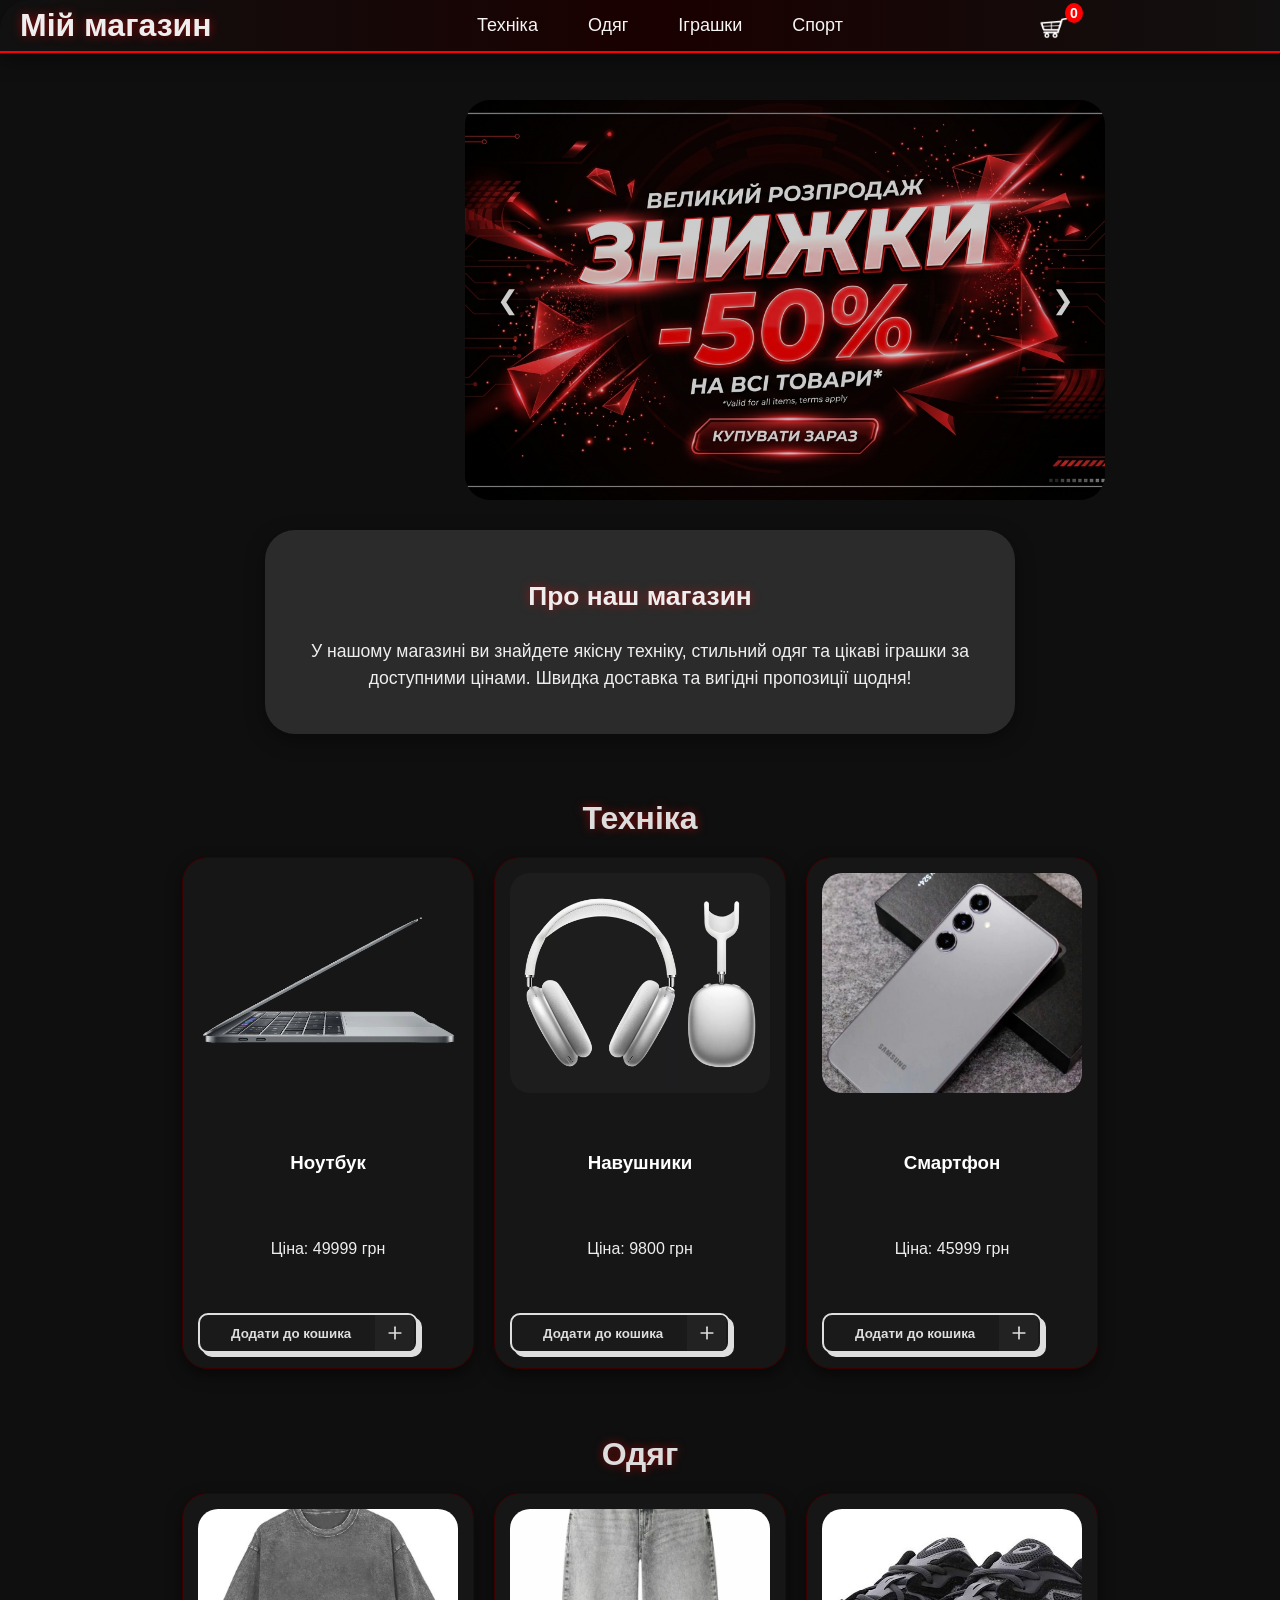
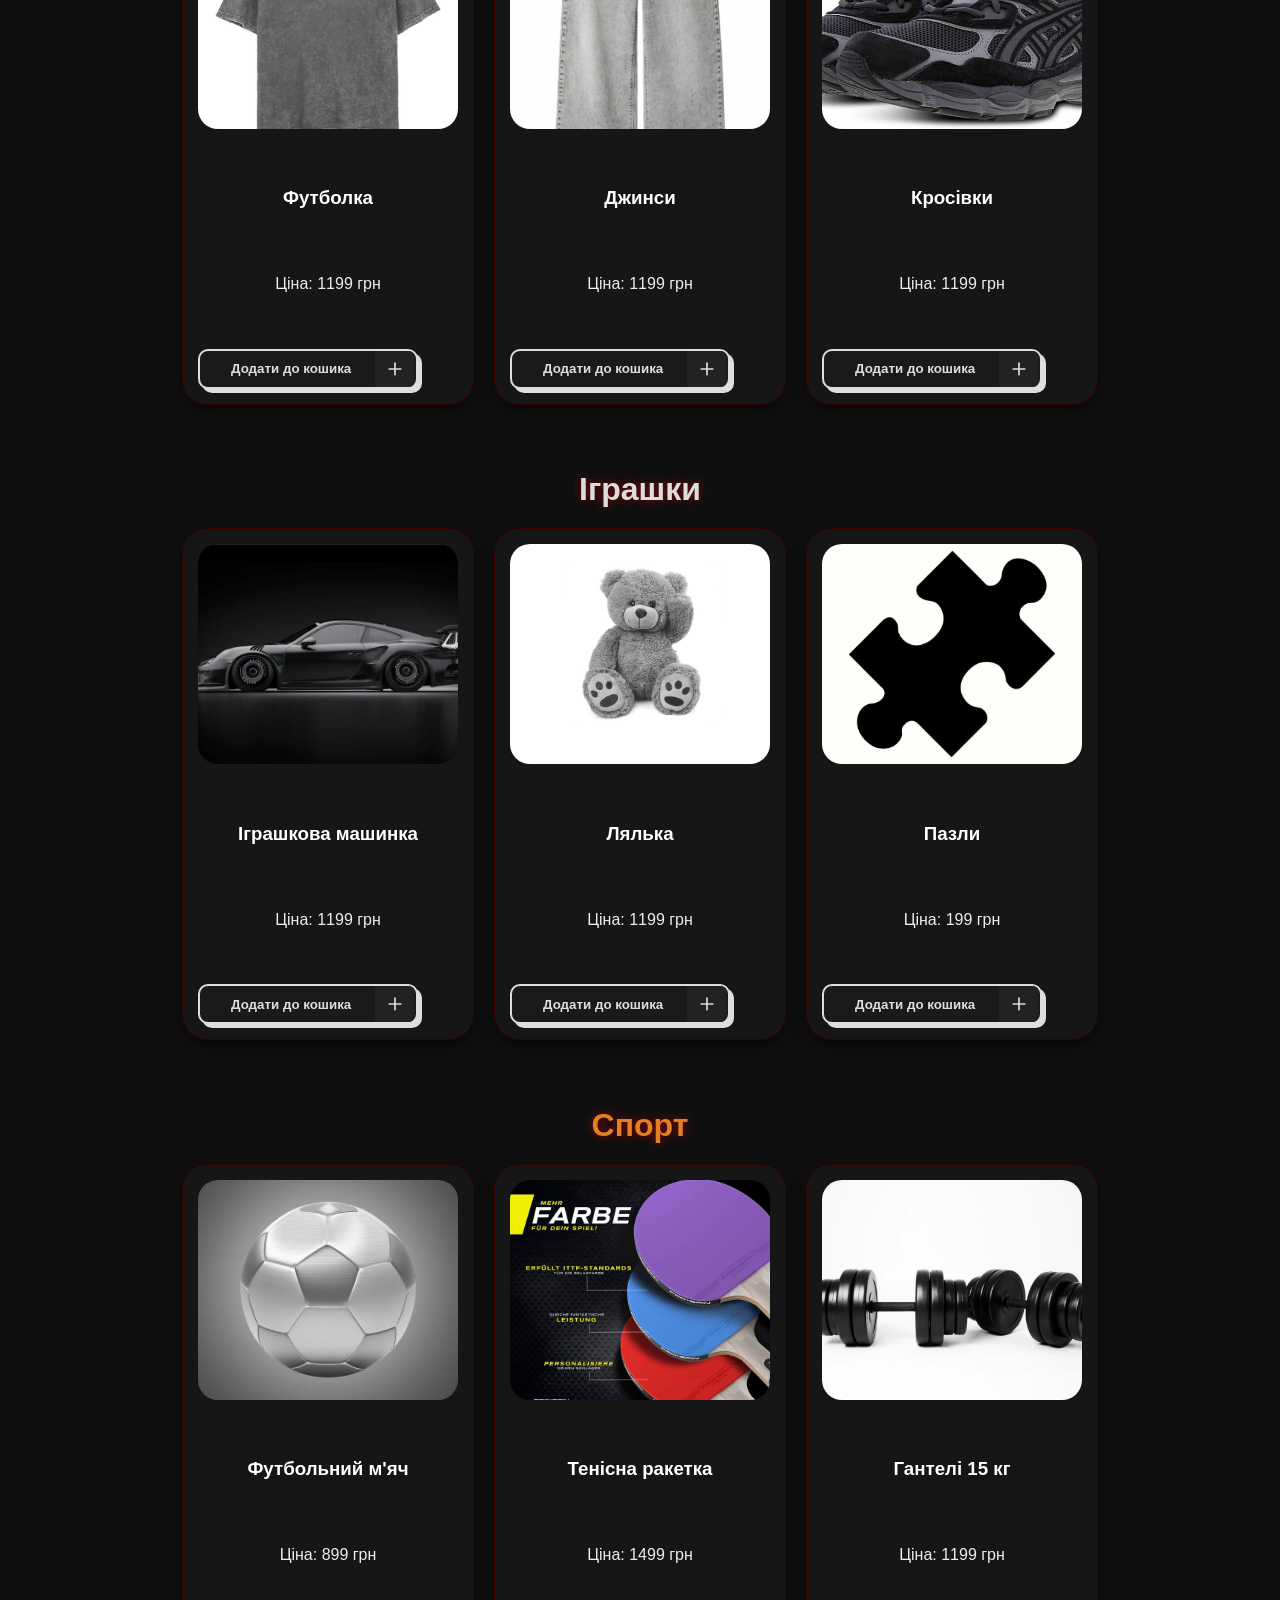
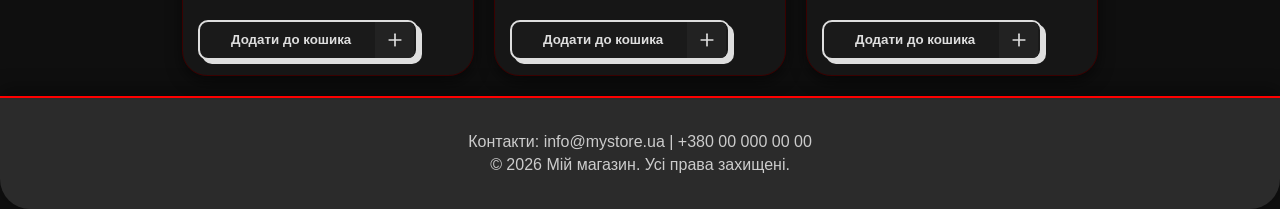
==== index.html @ 49461e85 "Add files via upload" ====
<!DOCTYPE html>
<html>
<head>
    <meta charset="utf-8">
    <meta name="viewport" content="width=device-width, initial-scale=1">
    <title>Каталог</title>
    <link rel="stylesheet" type="text/css" href="style.css">
</head>
<body>


    

    <main>

         <!-- ================= HEADER ================= -->
    <!-- Логотип + меню -->
    <header class="site-header">
        <h1>Мій магазин</h1>
        <div class="logo">
    <div class="cart-logo" onclick="goToCart()">
        <img src="cart.png" alt="Кошик" class="cart-img">
        <span id="cartCount" class="cart-count">0</span>
    </div>
</div>

        <nav class="main-menu">
            <ul>
                <li><a href="#tech">Техніка</a></li>
                <li><a href="#clothes">Одяг</a></li>
                <li><a href="#toys">Іграшки</a></li>
                <li><a href="#sport">Спорт</a></li>
            </ul>
        </nav>
    </header>

    <!-- ================= BANNER ================= -->
    <!-- Рекламний блок -->
    <div class="banner">

    <!-- Контейнер каруселі -->
    <div class="slider">

        <!-- Слайди -->
        <img src="soldout.png" class="slide active">
        <img src="techno.png" class="slide">
        <img src="kredit.png" class="slide">

    </div>

    <!-- Кнопки -->
    <button class="prev">&#10094;</button>
    <button class="next">&#10095;</button>

</div>

    <!-- ================= DESCRIPTION ================= -->
    <!-- Короткий опис магазину -->
    <section class="description">
        <h2>Про наш магазин</h2>
        <p>
            У нашому магазині ви знайдете якісну техніку, стильний одяг та цікаві іграшки
            за доступними цінами. Швидка доставка та вигідні пропозиції щодня!
        </p>
    </section>

    <!-- ================= CATEGORY 1 ================= -->
    <!-- Техніка -->
    <section id="tech" class="category-section">
    <h2>Техніка</h2>
    <div class="products-container">
        <div class="product-card">
            <img src="tech1.jpg" alt="Ноутбук">
            <h3>Ноутбук</h3>
            <p class="product-price">Ціна: 49999 грн</p>
            <button type="button" class="button add-to-cart-btn" data-name="Ноутбук" data-price="49999">
                <span class="button__text">Додати до кошика</span>
                <span class="button__icon">
                    <svg xmlns="http://www.w3.org/2000/svg" width="24" viewBox="0 0 24 24" stroke-width="2" stroke-linejoin="round" stroke-linecap="round" stroke="currentColor" height="24" fill="none" class="svg">
                        <line y2="19" y1="5" x2="12" x1="12"></line>
                        <line y2="12" y1="12" x2="19" x1="5"></line>
                    </svg>
                </span>
            </button>
        </div>

        <div class="product-card">
            <img src="tech2.jpg" alt="Навушники">
            <h3>Навушники</h3>
            <p class="product-price">Ціна: 9800 грн</p>
            <button type="button" class="button add-to-cart-btn" data-name="Навушники" data-price="9800">
                <span class="button__text">Додати до кошика</span>
                <span class="button__icon">
                    <svg xmlns="http://www.w3.org/2000/svg" width="24" viewBox="0 0 24 24" stroke-width="2" stroke-linejoin="round" stroke-linecap="round" stroke="currentColor" height="24" fill="none" class="svg">
                        <line y2="19" y1="5" x2="12" x1="12"></line>
                        <line y2="12" y1="12" x2="19" x1="5"></line>
                    </svg>
                </span>
            </button>
        </div>

        <div class="product-card">
            <img src="tech3.jpg" alt="Смартфон">
            <h3>Смартфон</h3>
            <p class="product-price">Ціна: 45999 грн</p>
            <button type="button" class="button add-to-cart-btn" data-name="Смартфон" data-price="45999">
                <span class="button__text">Додати до кошика</span>
                <span class="button__icon">
                    <svg xmlns="http://www.w3.org/2000/svg" width="24" viewBox="0 0 24 24" stroke-width="2" stroke-linejoin="round" stroke-linecap="round" stroke="currentColor" height="24" fill="none" class="svg">
                        <line y2="19" y1="5" x2="12" x1="12"></line>
                        <line y2="12" y1="12" x2="19" x1="5"></line>
                    </svg>
                </span>
            </button>
        </div>
    </div>
</section>

<!-- ================= CATEGORY: Одяг ================= -->
<section id="clothes" class="category-section">
    <h2>Одяг</h2>
    <div class="products-container">

        <div class="product-card">
            <img src="clothes1.jpg" alt="Футболка">
            <h3>Футболка</h3>
            <p class="product-price">Ціна: 1199 грн</p>
            <button type="button" class="button add-to-cart-btn" data-name="Футболка" data-price="1199">
                <span class="button__text">Додати до кошика</span>
                <span class="button__icon">
                    <svg xmlns="http://www.w3.org/2000/svg" width="24" viewBox="0 0 24 24" stroke-width="2" stroke-linejoin="round" stroke-linecap="round" stroke="currentColor" height="24" fill="none" class="svg">
                        <line y2="19" y1="5" x2="12" x1="12"></line>
                        <line y2="12" y1="12" x2="19" x1="5"></line>
                    </svg>
                </span>
            </button>
        </div>

        <div class="product-card">
            <img src="clothes2.jpg" alt="Джинси">
            <h3>Джинси</h3>
            <p class="product-price">Ціна: 1199 грн</p>
            <button type="button" class="button add-to-cart-btn" data-name="Джинси" data-price="1199">
                <span class="button__text">Додати до кошика</span>
                <span class="button__icon">
                    <svg xmlns="http://www.w3.org/2000/svg" width="24" viewBox="0 0 24 24" stroke-width="2" stroke-linejoin="round" stroke-linecap="round" stroke="currentColor" height="24" fill="none" class="svg">
                        <line y2="19" y1="5" x2="12" x1="12"></line>
                        <line y2="12" y1="12" x2="19" x1="5"></line>
                    </svg>
                </span>
            </button>
        </div>

        <div class="product-card">
            <img src="clothes3.jpg" alt="Кросівки">
            <h3>Кросівки</h3>
            <p class="product-price">Ціна: 1199 грн</p>
            <button type="button" class="button add-to-cart-btn" data-name="Кросівки" data-price="1199">
                <span class="button__text">Додати до кошика</span>
                <span class="button__icon">
                    <svg xmlns="http://www.w3.org/2000/svg" width="24" viewBox="0 0 24 24" stroke-width="2" stroke-linejoin="round" stroke-linecap="round" stroke="currentColor" height="24" fill="none" class="svg">
                        <line y2="19" y1="5" x2="12" x1="12"></line>
                        <line y2="12" y1="12" x2="19" x1="5"></line>
                    </svg>
                </span>
            </button>
        </div>

    </div>
</section>

    <!-- ================= CATEGORY: Іграшки ================= -->
<section id="toys" class="category-section">
    <h2>Іграшки</h2>
    <div class="products-container">

        <div class="product-card">
            <img src="toys1.jpg" alt="Іграшкова машинка">
            <h3>Іграшкова машинка</h3>
            <p class="product-price">Ціна: 1199 грн</p>
            <button type="button" class="button add-to-cart-btn" data-name="Іграшкова машинка" data-price="1199">
                <span class="button__text">Додати до кошика</span>
                <span class="button__icon">
                    <svg xmlns="http://www.w3.org/2000/svg" width="24" viewBox="0 0 24 24" stroke-width="2" stroke-linejoin="round" stroke-linecap="round" stroke="currentColor" height="24" fill="none" class="svg">
                        <line y2="19" y1="5" x2="12" x1="12"></line>
                        <line y2="12" y1="12" x2="19" x1="5"></line>
                    </svg>
                </span>
            </button>
        </div>

        <div class="product-card">
            <img src="toys2.jpg" alt="Лялька">
            <h3>Лялька</h3>
            <p class="product-price">Ціна: 1199 грн</p>
            <button type="button" class="button add-to-cart-btn" data-name="Лялька" data-price="1199">
                <span class="button__text">Додати до кошика</span>
                <span class="button__icon">
                    <svg xmlns="http://www.w3.org/2000/svg" width="24" viewBox="0 0 24 24" stroke-width="2" stroke-linejoin="round" stroke-linecap="round" stroke="currentColor" height="24" fill="none" class="svg">
                        <line y2="19" y1="5" x2="12" x1="12"></line>
                        <line y2="12" y1="12" x2="19" x1="5"></line>
                    </svg>
                </span>
            </button>
        </div>

        <div class="product-card">
            <img src="toys3.jpg" alt="Пазли">
            <h3>Пазли</h3>
            <p class="product-price">Ціна: 199 грн</p>
            <button type="button" class="button add-to-cart-btn" data-name="Пазли" data-price="199">
                <span class="button__text">Додати до кошика</span>
                <span class="button__icon">
                    <svg xmlns="http://www.w3.org/2000/svg" width="24" viewBox="0 0 24 24" stroke-width="2" stroke-linejoin="round" stroke-linecap="round" stroke="currentColor" height="24" fill="none" class="svg">
                        <line y2="19" y1="5" x2="12" x1="12"></line>
                        <line y2="12" y1="12" x2="19" x1="5"></line>
                    </svg>
                </span>
            </button>
        </div>

    </div>
</section>

<!-- ================= CATEGORY: Спорт ================= -->
<section id="sport" class="category-section sport">
    <h2 class="section-title">Спорт</h2>
    <div class="products-container">

        <div class="product-card">
            <img src="ball.jpg" alt="Футбольний м'яч">
            <h3>Футбольний м'яч</h3>
            <p class="product-price">Ціна: 899 грн</p>
            <button type="button" class="button add-to-cart-btn" data-name="Футбольний м'яч" data-price="899">
                <span class="button__text">Додати до кошика</span>
                <span class="button__icon">
                    <svg xmlns="http://www.w3.org/2000/svg" width="24" viewBox="0 0 24 24" stroke-width="2" stroke-linejoin="round" stroke-linecap="round" stroke="currentColor" height="24" fill="none" class="svg">
                        <line y2="19" y1="5" x2="12" x1="12"></line>
                        <line y2="12" y1="12" x2="19" x1="5"></line>
                    </svg>
                </span>
            </button>
        </div>

        <div class="product-card">
            <img src="racket.jpg" alt="Тенісна ракетка">
            <h3>Тенісна ракетка</h3>
            <p class="product-price">Ціна: 1499 грн</p>
            <button type="button" class="button add-to-cart-btn" data-name="Тенісна ракетка" data-price="1499">
                <span class="button__text">Додати до кошика</span>
                <span class="button__icon">
                    <svg xmlns="http://www.w3.org/2000/svg" width="24" viewBox="0 0 24 24" stroke-width="2" stroke-linejoin="round" stroke-linecap="round" stroke="currentColor" height="24" fill="none" class="svg">
                        <line y2="19" y1="5" x2="12" x1="12"></line>
                        <line y2="12" y1="12" x2="19" x1="5"></line>
                    </svg>
                </span>
            </button>
        </div>

        <div class="product-card">
            <img src="dumbbells.jpg" alt="Гантелі">
            <h3>Гантелі 15 кг</h3>
            <p class="product-price">Ціна: 1199 грн</p>
            <button type="button" class="button add-to-cart-btn" data-name="Гантелі 15 кг" data-price="1199">
                <span class="button__text">Додати до кошика</span>
                <span class="button__icon">
                    <svg xmlns="http://www.w3.org/2000/svg" width="24" viewBox="0 0 24 24" stroke-width="2" stroke-linejoin="round" stroke-linecap="round" stroke="currentColor" height="24" fill="none" class="svg">
                        <line y2="19" y1="5" x2="12" x1="12"></line>
                        <line y2="12" y1="12" x2="19" x1="5"></line>
                    </svg>
                </span>
            </button>
        </div>
        <!-- ================= MODAL ================= -->

<div class="product-modal" id="productModal">

    <div class="modal-content">

        <!-- кнопка закриття -->
        <span class="close-modal">&times;</span>

        <!-- ліва частина -->
        <div class="modal-gallery">

            <img src="" id="mainModalImage" class="main-modal-image">

            <div class="modal-small-images">
                <img src="" class="small-modal-img">
                <img src="" class="small-modal-img">
                <img src="" class="small-modal-img">
            </div>

        </div>

        <!-- права частина -->
        <div class="modal-info">

            <h2 id="modalTitle"></h2>

            <p id="modalPrice"></p>

            <p id="modalDescription">
                Тут буде великий опис товару.
            </p>

            <button class="button">
                <span class="button__text">Купити</span>
            </button>

        </div>

    </div>

</div>

    </div>
</section>

    <!-- ================= FOOTER ================= -->
    <!-- Контакти + авторські права -->
    <footer class="site-footer">
        <p>Контакти: info@mystore.ua | +380 00 000 00 00</p>
        <p>&copy; 2026 Мій магазин. Усі права захищені.</p>
    </footer>

    </main>
<script src="script.js"></script>
</body>
</html>
---- style.css ----
body {
    background-color: #0f0f0f;
    font-family: 'Arial', sans-serif;
    margin: 0;
    padding: 0;
    color: #eee; /* світлий текст */
}
h1, h2 {
    text-shadow: 0 0 10px rgba(255,0,0,0.5);
}

/* ================= HEADER ================= */
.site-header {
    background: linear-gradient(90deg, #111, #1a0000, #111);
    border-bottom: 2px solid red;
    padding: 0 20px;
    border-radius: 30px 30px 0 0;
    box-shadow: 0 8px 20px rgba(0,0,0,0.4);

    display: flex;
    align-items: center;
    justify-content: center; /* центрує меню */

    width: 100%;
    position: fixed;
    top: 0;
    z-index:1001;
}

.site-header h1{
    position: absolute;
    left: 20px;
}

.main-menu{
    flex:1;
    display:flex;
    justify-content:center;
}
/* Прибираємо стандартні відступи списку */
.main-menu ul {
    list-style: none; /* Забирає кружечки біля пунктів */
    margin: 0; /* Прибирає зовнішній відступ */
    padding: 0; /* Прибирає внутрішній відступ */
    display: flex; /* Робить елементи списку горизонтальними */
    justify-content: center; /* Вирівнює меню по центру */
}

/* Стилі для кожного пункту меню */
.main-menu li {
    margin: 0 15px; /* Відстань між пунктами меню */
}

/* Стилі для посилань */
.main-menu a {
    text-decoration: none; /* Прибирає підкреслення посилань */
    color: whitesmoke; /* Темно-сірий колір тексту */
    font-size: 18px; /* Розмір тексту */
    padding: 15px 10px; /* Внутрішні відступи (зверху/знизу та зліва/справа) */
    display: block; /* Робить посилання блоком, щоб працювали відступи */
    transition: 0.3s; /* Плавна анімація при наведенні */
}

/* Ефект при наведенні */
.main-menu a:hover {
    color: #ff2a2a;
    text-shadow: 0 0 10px red;
}
/* Анімація пульсації заголовка */
@keyframes pulseTitle {
    0% { transform: scale(1); color: #fff;}
    50% { transform: scale(1.01); color: #aaa;}
    100% { transform: scale(1); color: #fff;}
}
/*.logo{
    position: absolute;
    right: 30px;
}*/
html {
    scroll-behavior: smooth;
}                       
/* Контейнер кошика */
.cart-logo {
    position: fixed;       /* фіксуємо у верхньому правому куті */
    top: 3px;
    right: 210px;
    width: 50px;           /* маленький логотип */
    height: 50px;
    display: inline-block;
    z-index: 1000;
    cursor: pointer;
}

/* Картинка кошика */
.cart-logo .cart-img {
    width: 130%;
    height: 100%;
    object-fit: contain;
    display: block;
}

.cart-logo .cart-count {
    background-color: red;
    color: white;

    font-size: 14px;
    font-weight: bold;
    border-radius: 50%;

    width: 18px;
    height: 20px;

    display: inline-block; /* ВАЖЛИВО — тепер width/height працюють */

    line-height: 20px;
    text-align: center;

    position: relative;
    top: -50px;
    left: 45px;
}



/* ================= BANNER ================= */

.banner{
    width:50%;
    height:400px;
    overflow:hidden;
    position:relative;
    left: 465px;
    margin-top: 100px;
    border-radius: 25px;

}

/* контейнер слайдов */
.slider{
    width:100%;
    height:100%;
    position:relative;
}

/* картинки */
.slide{
    width:100%;
    height:100%;
    object-fit:cover;

    position:absolute;
    top:0;
    left:0;

    opacity:0;
    transition:opacity 0.6s ease;
}

/* активный */
.slide.active{
    opacity:1;
}

/* затемнение поверх баннера */
.banner::after{
    content:"";
    position:absolute;
    inset:0;
    background:rgba(0,0,0,0.2);
    pointer-events:none;
}

/* кнопки */
.prev,
.next{
    position:absolute;
    top:50%;
    transform:translateY(-50%);

    width:45px;
    height:45px;

    border:none;
    border-radius:50%;

    background:rgba(0,0,0,0.45);
    color:white;

    font-size:26px;
    cursor:pointer;

    display:flex;
    align-items:center;
    justify-content:center;

    transition:0.25s;
}

/* hover эффект */
.prev:hover,
.next:hover{
    background:rgba(255,255,255,0.2);
    transform:translateY(-50%) scale(1.1);
}

/* позиции */
.prev{
    left:20px;
}

.next{
    right:20px;
}


/* ================= DESCRIPTION ================= */
.description {
    max-width: 700px;
    margin: 30px auto 20px auto;
    background-color: #2b2b2b;
    border-radius: 30px;
    padding: 25px;
    text-align: center;
    box-shadow: 0 6px 20px rgba(0,0,0,0.4);
    font-size: 1.1rem;
    line-height: 1.5;
}

/* ================= CATEGORY SECTION ================= */
.category-section {
    padding: 20px;
    text-align: center;
}

.category-section h2 {
    color: #ddd;
    font-size: 2rem;
    margin-bottom: 20px;
}

/* ================= PRODUCTS ================= */
.products-container {
    display: flex;
    justify-content: center;
    gap: 20px;
    flex-wrap: wrap;
}

.product-card {
    background: #161616;
    border: 1px solid #3a0000;
    border-radius: 25px;
    width: 260px;
    min-height: 480px;
    padding: 15px;
    box-shadow: 0 6px 15px rgba(0,0,0,0.5);
    text-align: center;
     display: flex;
    flex-direction: column;
    justify-content: space-between;
    transition: transform 0.3s ease, box-shadow 0.3s ease;
}

.product-card:hover {
    transform: scale(1.05);
    box-shadow: 0 0 20px rgba(255,0,0,0.4);
    z-index:1;
}

.product-card img {
    width: 100%;
    height: 220px; /* однакова висота */
    object-fit: cover; /* обрізає красиво */
    border-radius: 20px;
}

.product-card h3 {
    color: #fff;
    margin-bottom: 10px;
}

/* ================= BUTTONS ================= */
/* Кнопка */
.button {
  --main-focus: #ff0000;
  --font-color: #dedede;
  --bg-color-sub: #222;
  --bg-color: #1a1a1a;
  --main-color: #dedede;
  position: relative;
  width: 220px; /* нова ширина */
  height: 40px;
  cursor: pointer;
  display: flex;
  align-items: center;
  border: 2px solid var(--main-color);
  box-shadow: 4px 4px var(--main-color);
  background-color: var(--bg-color);
  border-radius: 10px;
  overflow: hidden;
  transition: all 0.3s;
}

/* Текст кнопки */
.button .button__text {
  transform: translateX(25px);
  color: var(--font-color);
  font-weight: 600;
  transition: all 0.3s;
}

/* Іконка кнопки */
.button .button__icon {
  position: absolute;
  transform: translateX(169px); /* підлаштовано під ширину 220px */
  height: 100%;
  width: 39px;
  background-color: var(--bg-color-sub);
  display: flex;
  align-items: center;
  justify-content: center;
  transition: all 0.3s;
}

/* SVG всередині кнопки */
.button .svg {
  width: 20px;
  stroke: var(--main-color);
}

/* Наведення */
.button:hover {
  background: var(--bg-color);
}

.button:hover .button__text {
  color: transparent;
}

.button:hover .button__icon {
  width: 218px; /* ширина анімації під нову ширину кнопки */
  transform: translateX(0);
}

/* Натискання */
.button:active {
  transform: translate(3px, 3px);
  box-shadow: 0px 0px var(--main-color);
}

/* ================= FOOTER ================= */
.site-footer {
    background: #111;
    border-top: 2px solid red;
    text-align: center;
    padding: 30px 20px;
    background-color: #2b2b2b;
    border-radius: 0 0 30px 30px;
    box-shadow: 0 -6px 20px rgba(0,0,0,0.4);
}

.site-footer p {
    margin: 5px 0;
    color: #ccc;
}


/* Пульсація банера */
/*@keyframes pulseBanner {
    0%   { transform: scale(1); box-shadow: 0 10px 30px rgba(0,0,0,0.5);}
    50%  { transform: scale(1.1); box-shadow: 0 15px 40px rgba(0,0,0,0.7);}
    100% { transform: scale(1); box-shadow: 0 10px 30px rgba(0,0,0,0.5);}
}*/

/* ===================== СЕКЦІЯ СПОРТ ===================== */

/* Даємо секції додатковий клас sport */
.category-section.sport .section-title {
    color: #e67e22; /* помаранчевий колір заголовка */
}
/* ================= MODAL ================= */

.product-modal{
    position: fixed;
    inset: 0;

    background: rgba(0,0,0,0.8);

    display: none;

    justify-content: center;
    align-items: center;

    z-index: 5000;
}

.modal-content{
    width: 80%;
    max-width: 1200px;

    background: #161616;

    border-radius: 25px;

    padding: 30px;

    display: flex;
    gap: 40px;

    position: relative;
}

.close-modal{
    position: absolute;
    top: 15px;
    right: 25px;

    font-size: 40px;
    cursor: pointer;
    color: white;
}

.modal-gallery{
    width: 50%;
}

.main-modal-image{
    width: 100%;
    height: 450px;

    object-fit: cover;

    border-radius: 20px;
}

.modal-small-images{
    display: flex;
    gap: 10px;
    margin-top: 15px;
}

.modal-small-images img{
    width: 100px;
    height: 100px;

    object-fit: cover;

    border-radius: 10px;

    cursor: pointer;
}

.modal-info{
    width: 50%;
}

#modalTitle{
    font-size: 36px;
}

#modalPrice{
    color: red;
    font-size: 28px;
    font-weight: bold;
}

#modalDescription{
    line-height: 1.8;
    font-size: 18px;
}
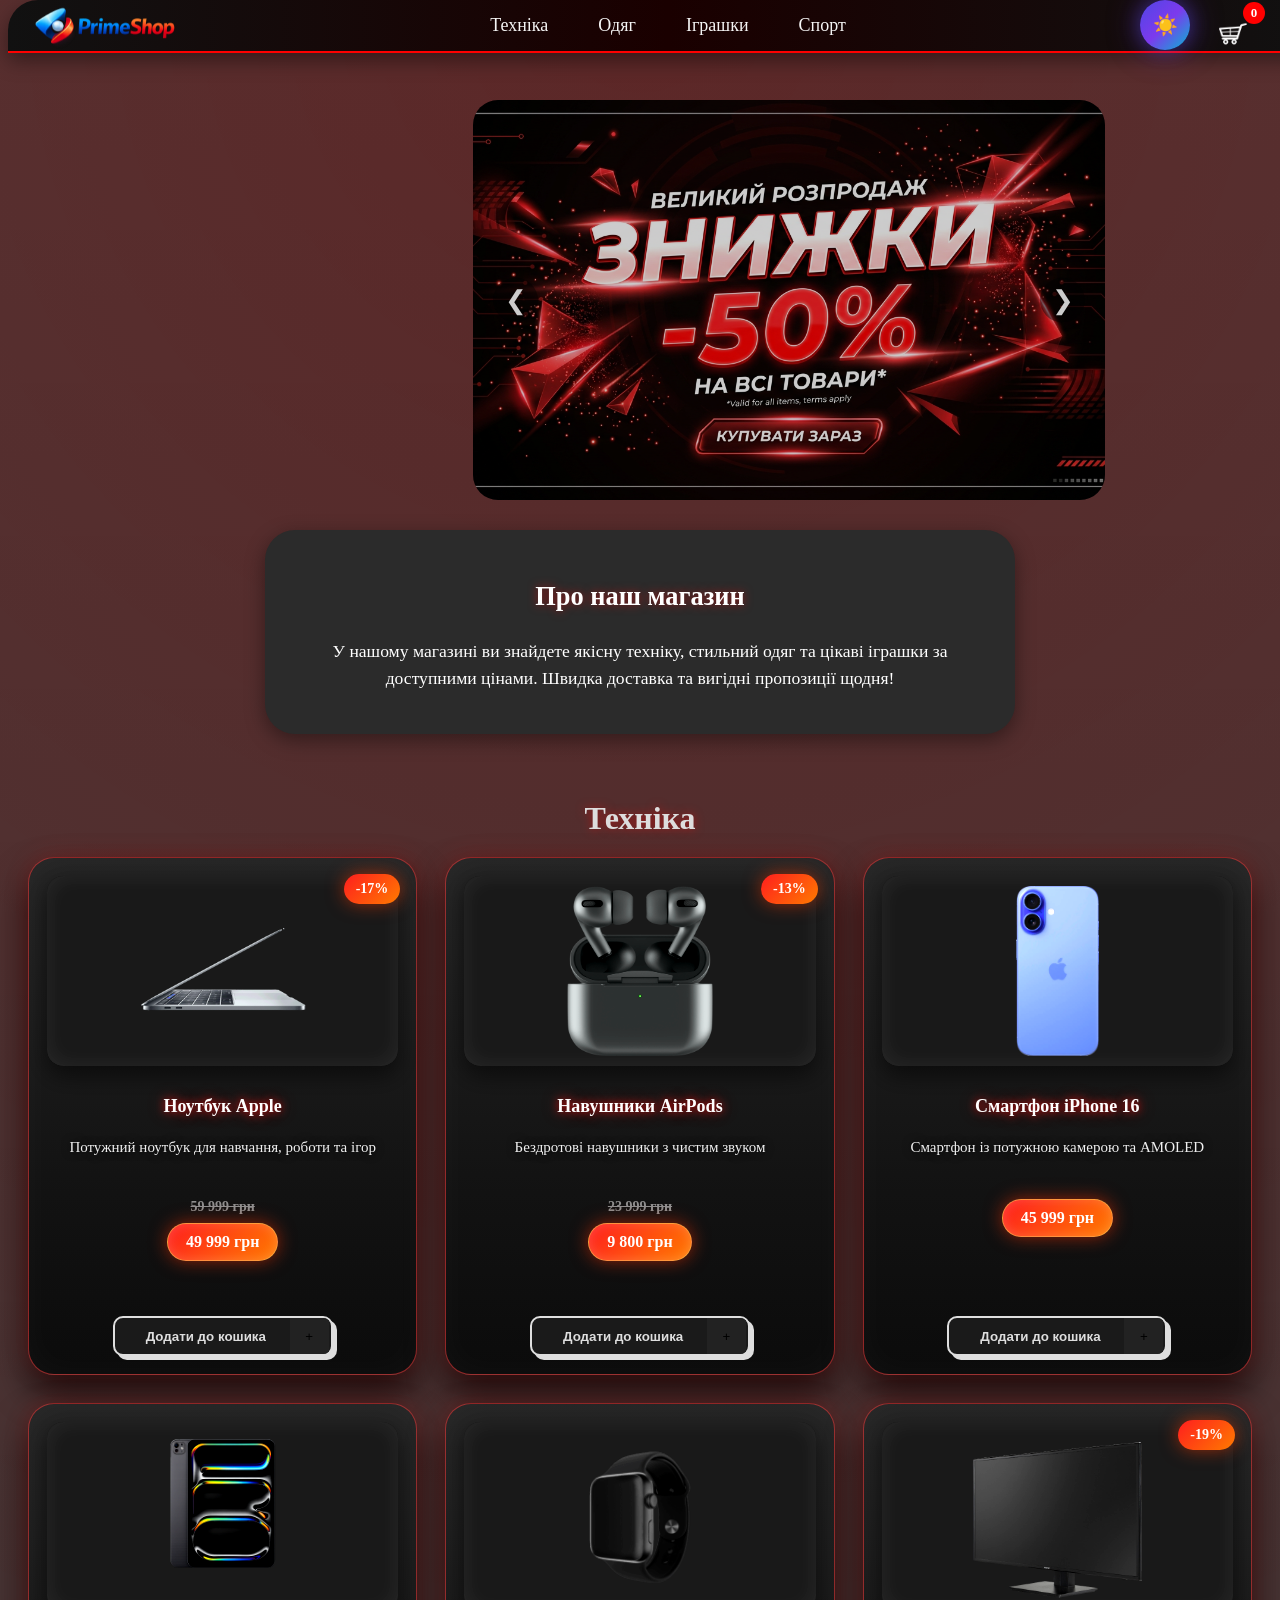
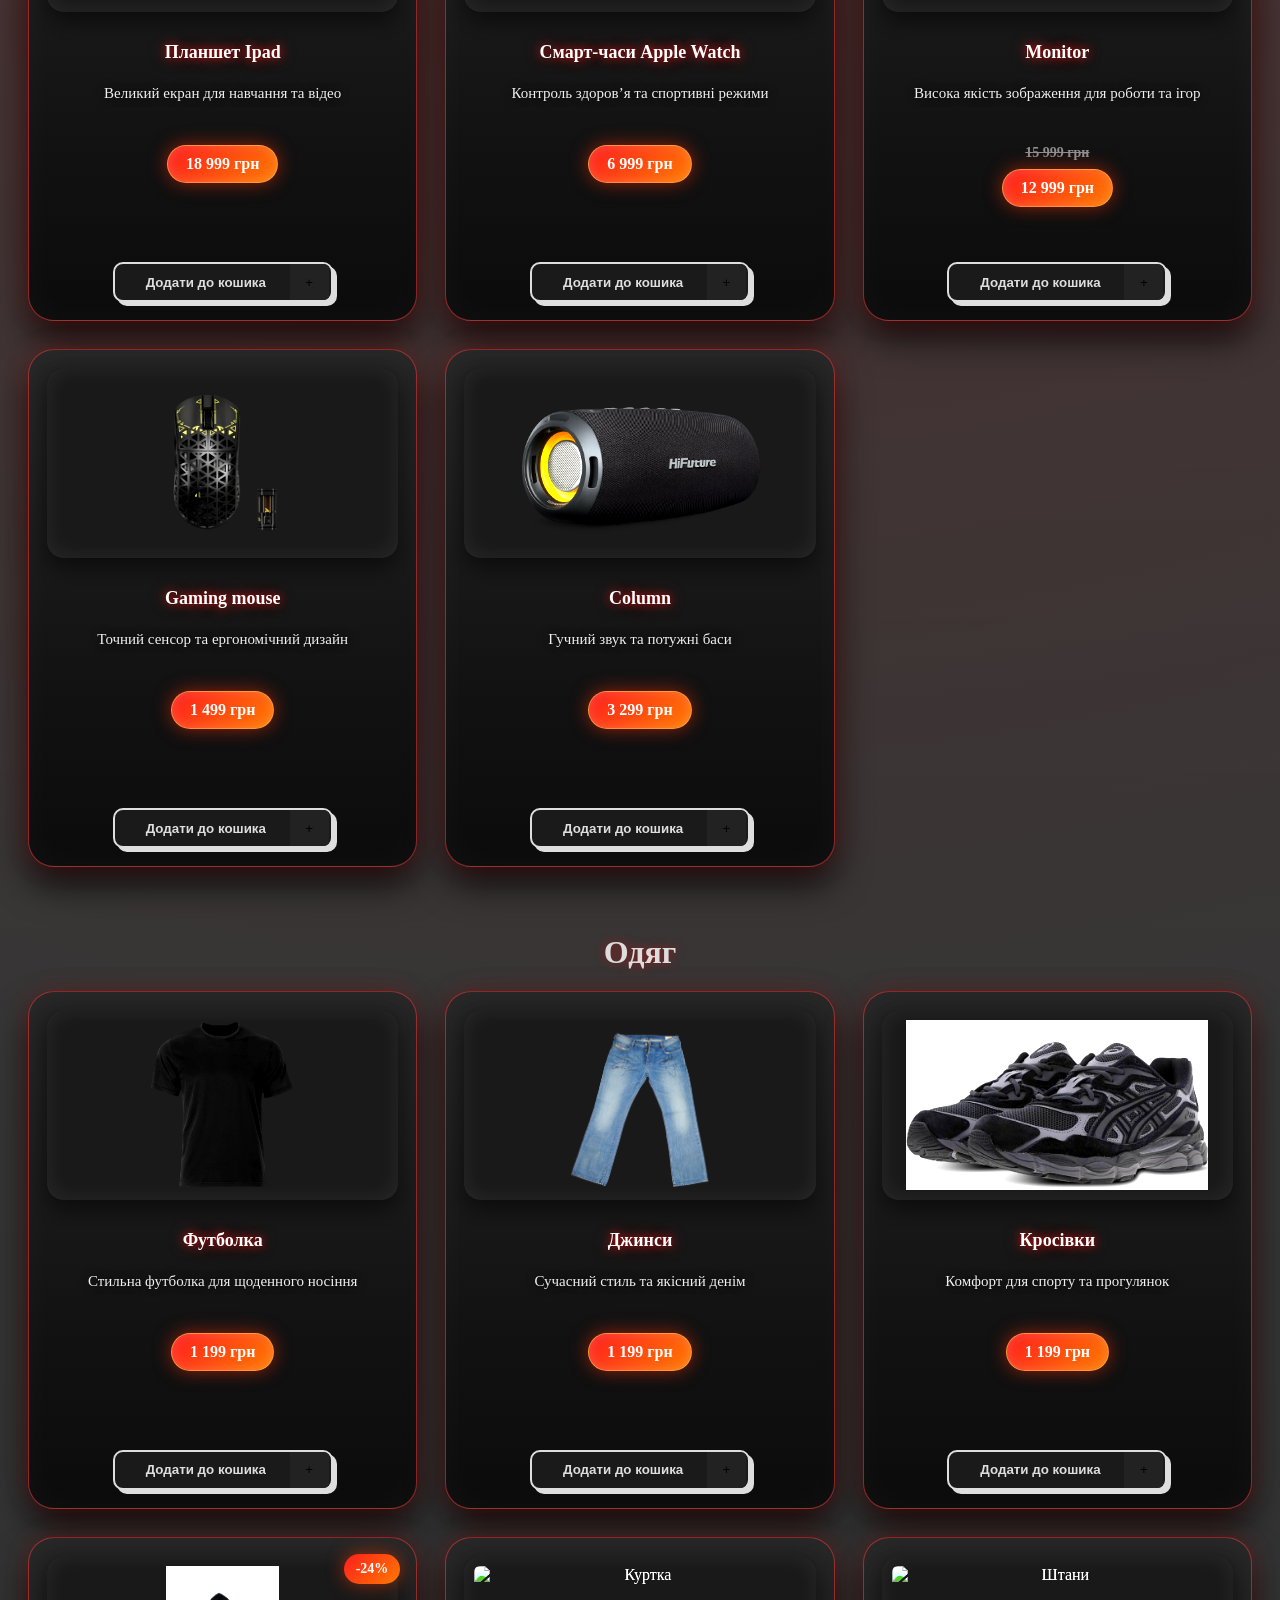
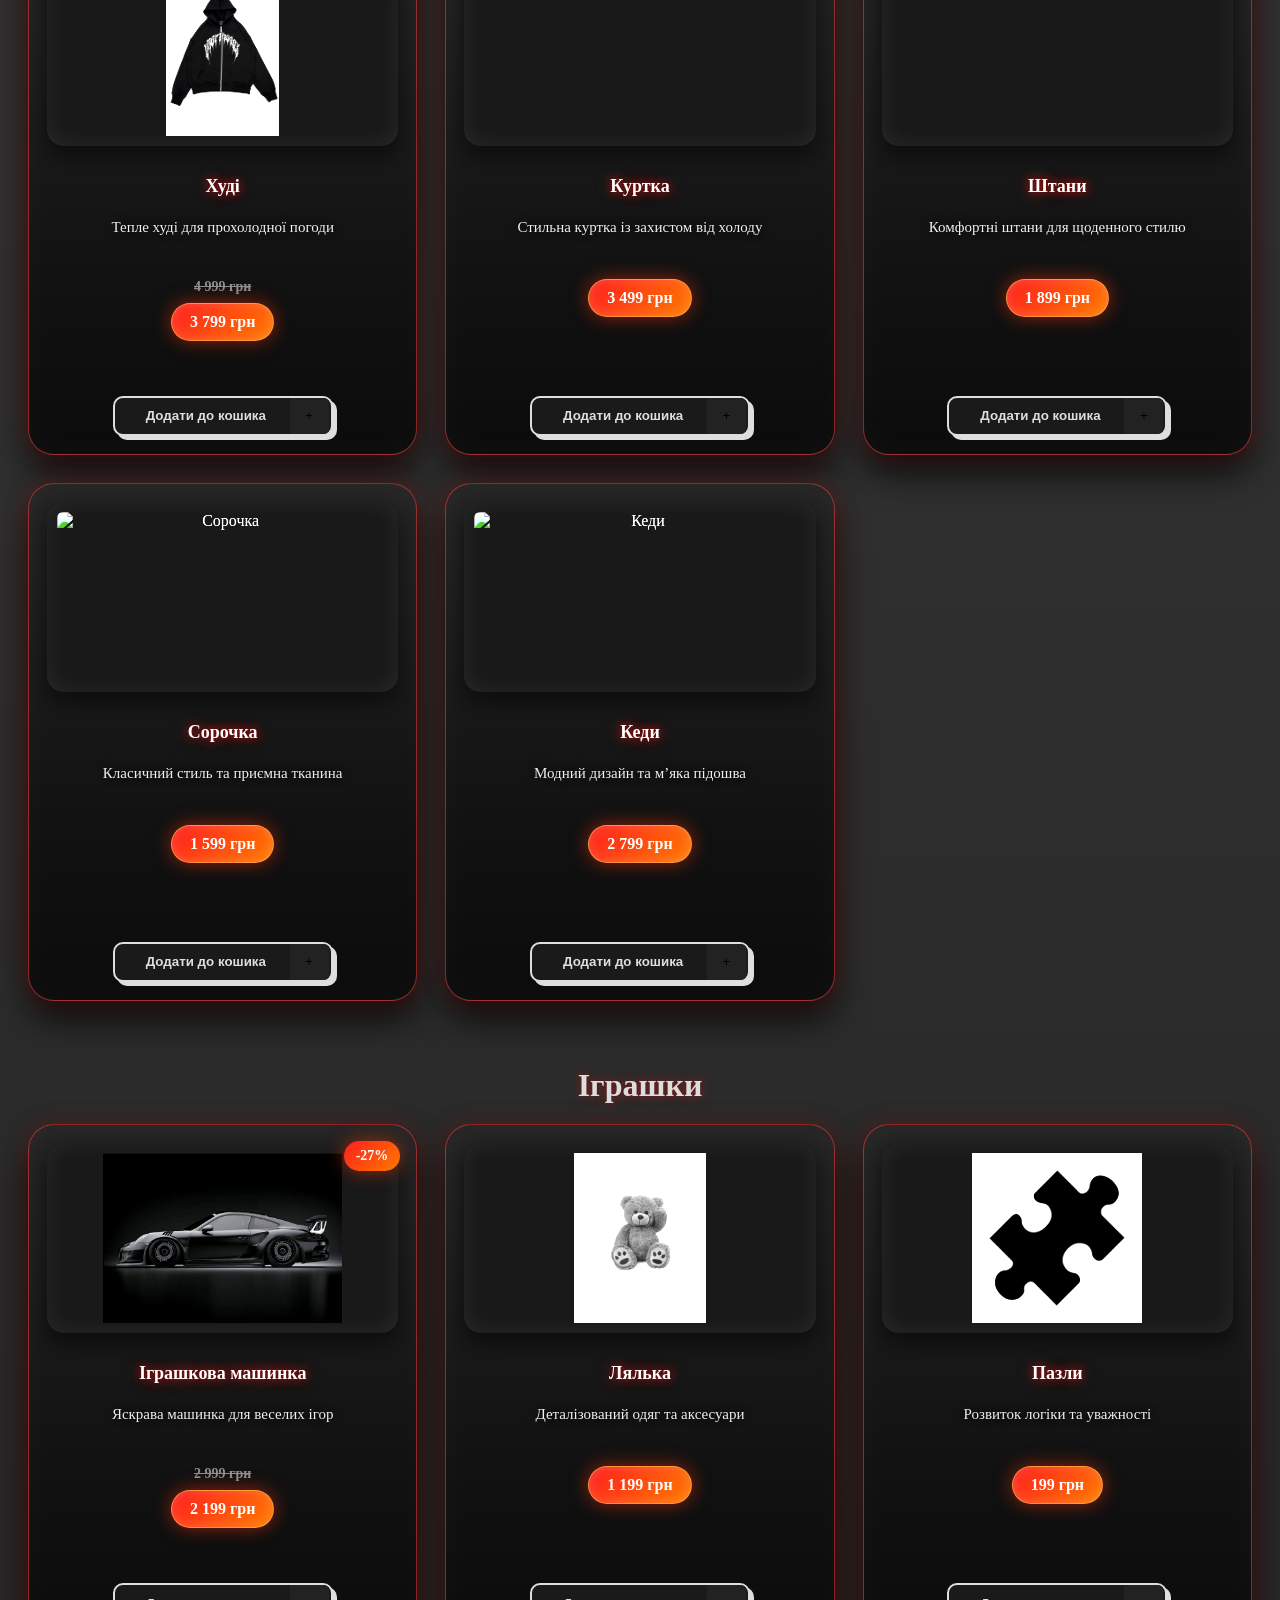
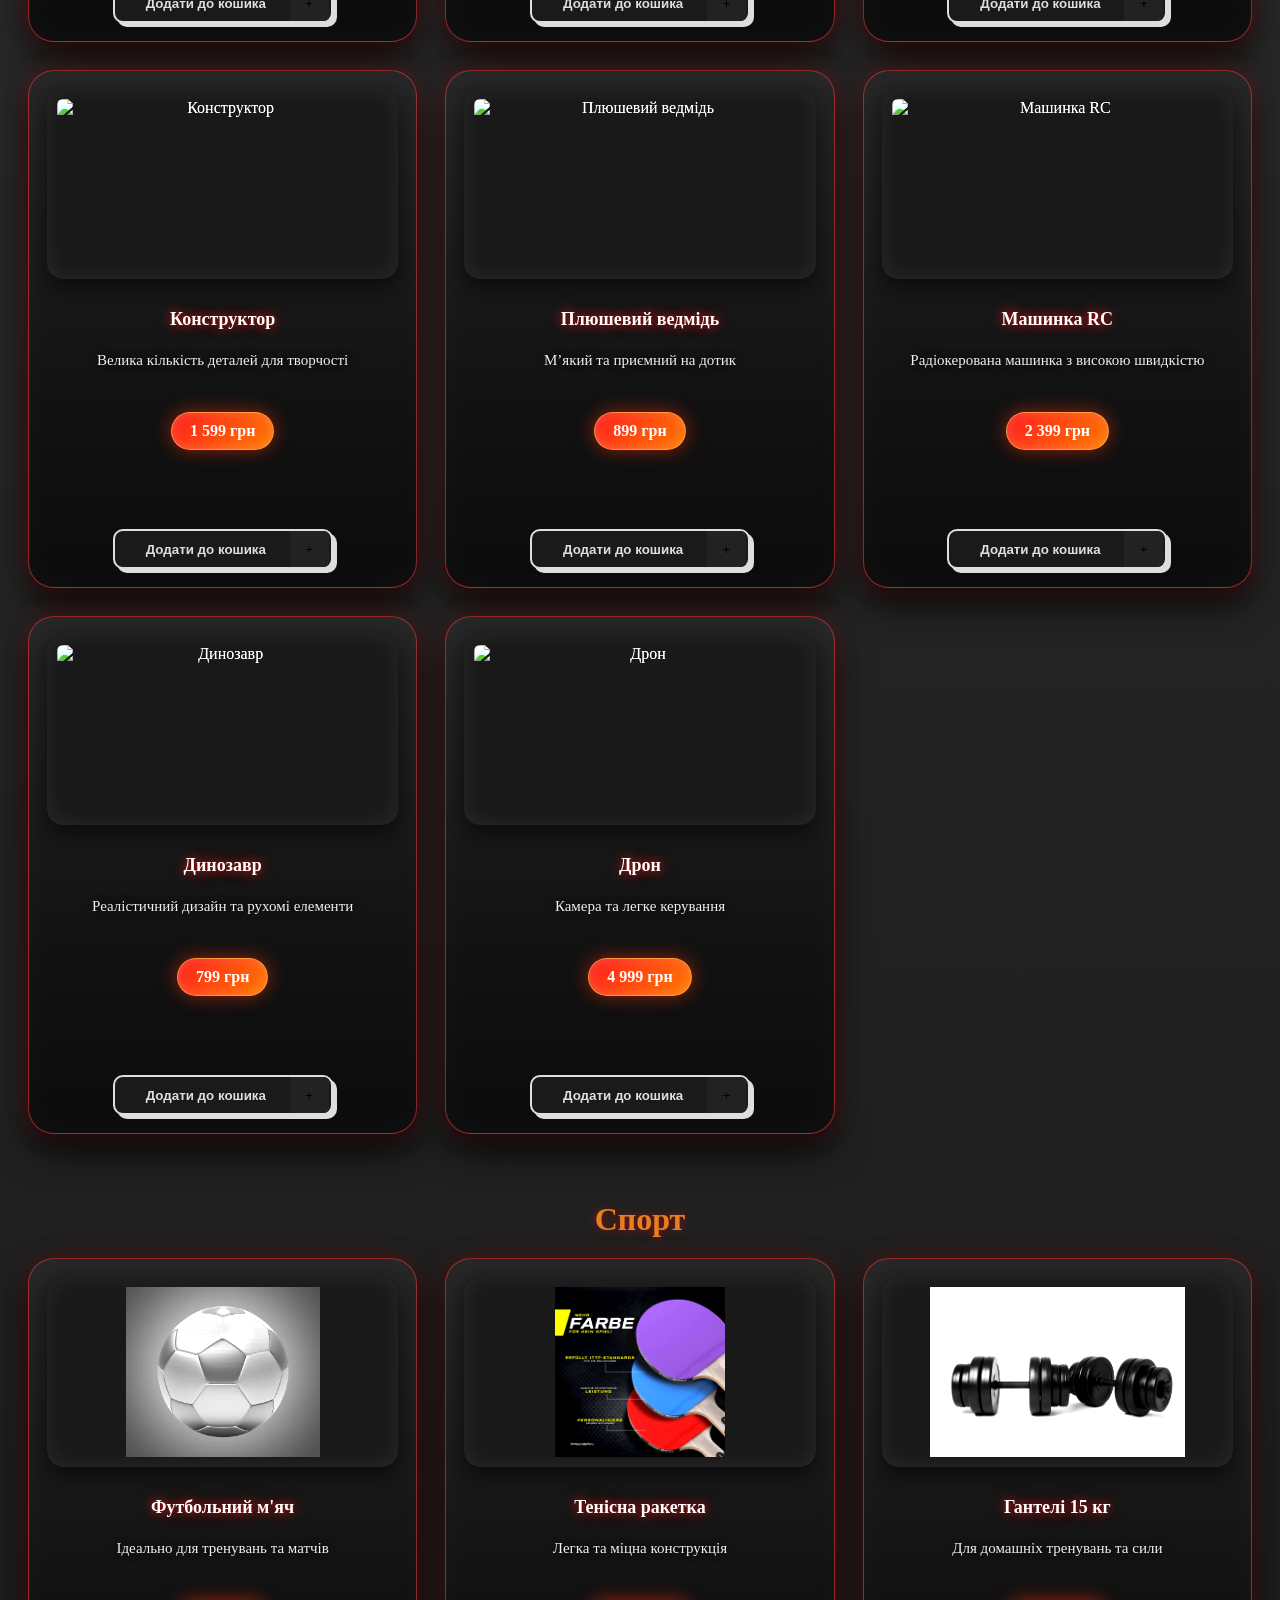
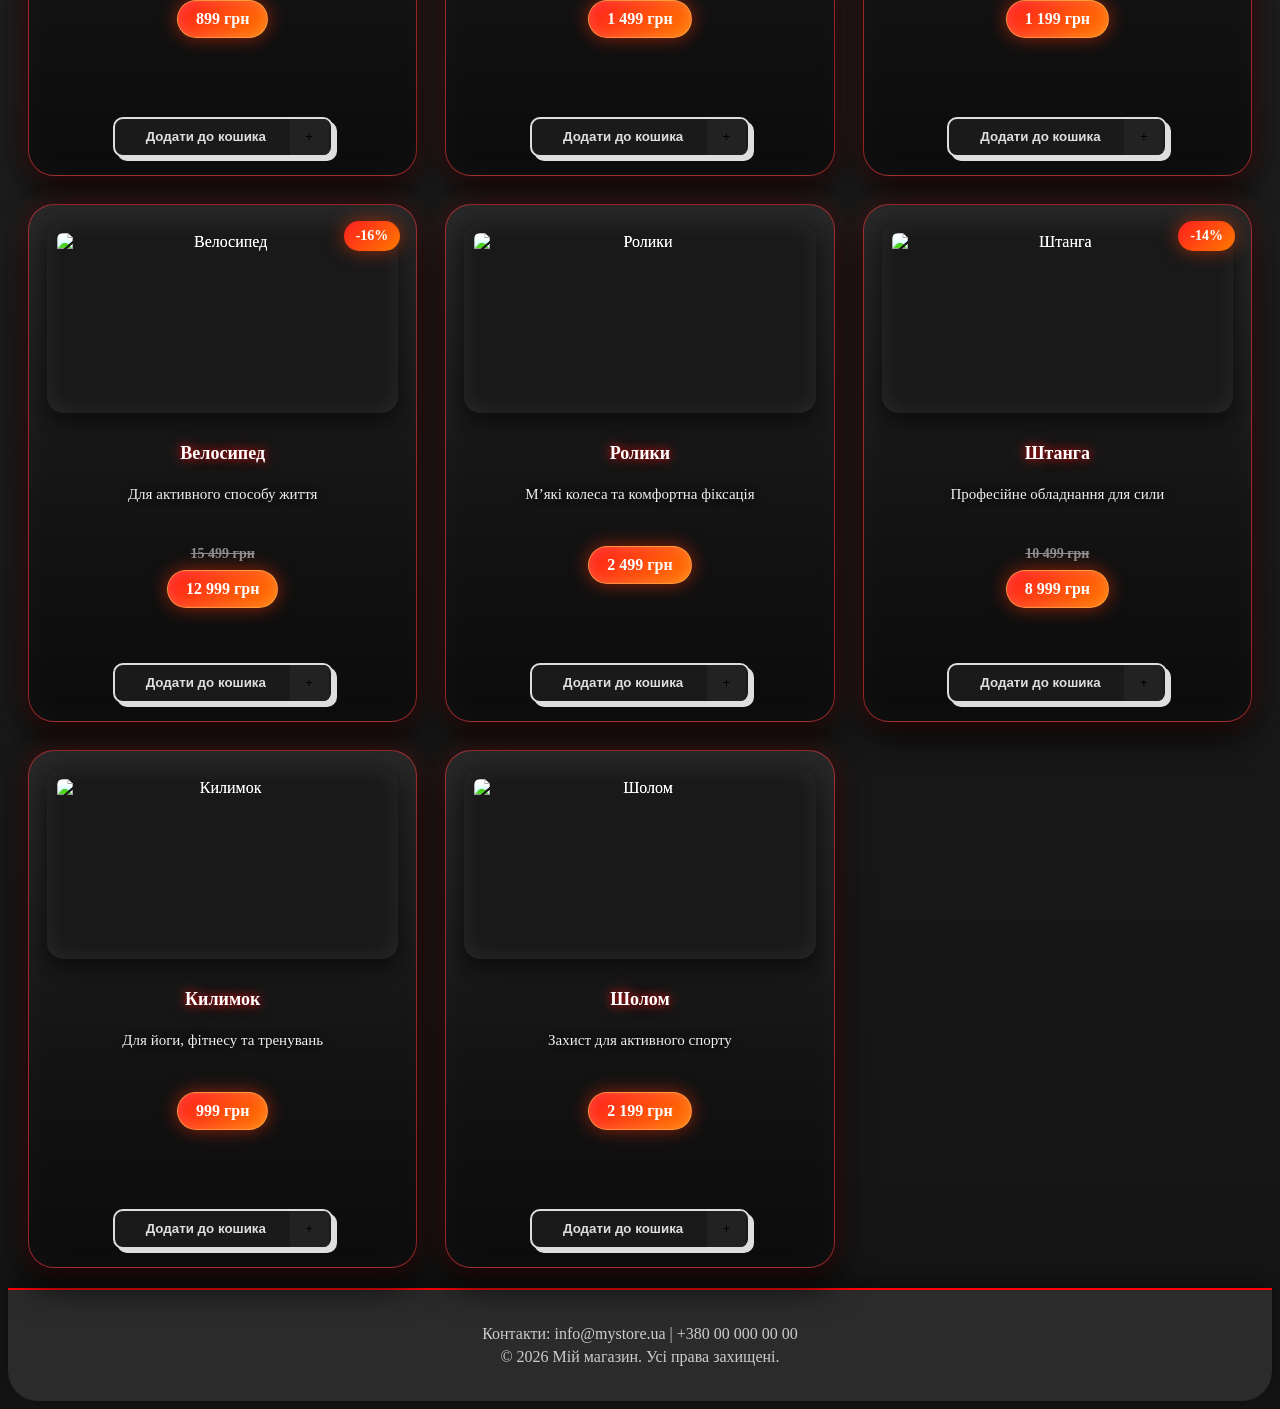
==== commit 7cff795d: "Add files via upload" ====
--- a/index.html
+++ b/index.html
@@ -6,7 +6,72 @@
     <title>Каталог</title>
     <link rel="stylesheet" type="text/css" href="style.css">
 </head>
+<div id="toastContainer"></div>
+<div class="product-modal" id="productModal">
+    <div class="modal-content">
+        <span class="close-modal">&times;</span>
+
+        <div class="modal-gallery">
+            <img src="" id="mainModalImage" class="main-modal-image">
+
+            <div class="modal-small-images" id="modalSmallImages"></div>
+        </div>
+
+        <div class="modal-info">
+            <h2 id="modalTitle"></h2>
+            <p id="modalPrice"></p>
+            <p id="modalDescription"></p>
+
+            <button
+    type="button"
+    class="button modal-cart-btn"
+>
+
+    <span class="button__text">
+        Додати до кошика
+    </span>
+
+    <span class="button__icon">
+
+        <svg
+            xmlns="http://www.w3.org/2000/svg"
+            width="24"
+            viewBox="0 0 24 24"
+            stroke-width="2"
+            stroke-linejoin="round"
+            stroke-linecap="round"
+            stroke="currentColor"
+            height="24"
+            fill="none"
+            class="svg"
+        >
+
+            <line
+                y2="19"
+                y1="5"
+                x2="12"
+                x1="12"
+            ></line>
+
+            <line
+                y2="12"
+                y1="12"
+                x2="19"
+                x1="5"
+            ></line>
+
+        </svg>
+
+    </span>
+
+</button>
+        </div>
+    </div>
+</div>
+
 <body>
+
+
 
 
     
@@ -16,11 +81,19 @@
          <!-- ================= HEADER ================= -->
     <!-- Логотип + меню -->
     <header class="site-header">
-        <h1>Мій магазин</h1>
+        <a href="index.html" class="site-logo">
+    <img src="logo.png" alt="PrimeShop">
+</a>
         <div class="logo">
-    <div class="cart-logo" onclick="goToCart()">
-        <img src="cart.png" alt="Кошик" class="cart-img">
-        <span id="cartCount" class="cart-count">0</span>
+    <button id="themeToggle" class="theme-btn" type="button">
+    ☀️
+</button>
+
+<div class="cart-logo" onclick="goToCart()">
+    <img src="cart.png" alt="Кошик" class="cart-img" id="cartImage">
+    <span id="cartCount" class="cart-count">0</span>
+</div>
+
     </div>
 </div>
 
@@ -66,53 +139,219 @@
 
     <!-- ================= CATEGORY 1 ================= -->
     <!-- Техніка -->
-    <section id="tech" class="category-section">
+    <!-- Техніка -->
+<section id="tech" class="category-section">
     <h2>Техніка</h2>
+
     <div class="products-container">
-        <div class="product-card">
-            <img src="tech1.jpg" alt="Ноутбук">
-            <h3>Ноутбук</h3>
-            <p class="product-price">Ціна: 49999 грн</p>
-            <button type="button" class="button add-to-cart-btn" data-name="Ноутбук" data-price="49999">
-                <span class="button__text">Додати до кошика</span>
-                <span class="button__icon">
-                    <svg xmlns="http://www.w3.org/2000/svg" width="24" viewBox="0 0 24 24" stroke-width="2" stroke-linejoin="round" stroke-linecap="round" stroke="currentColor" height="24" fill="none" class="svg">
-                        <line y2="19" y1="5" x2="12" x1="12"></line>
-                        <line y2="12" y1="12" x2="19" x1="5"></line>
-                    </svg>
-                </span>
-            </button>
-        </div>
-
-        <div class="product-card">
-            <img src="tech2.jpg" alt="Навушники">
-            <h3>Навушники</h3>
-            <p class="product-price">Ціна: 9800 грн</p>
-            <button type="button" class="button add-to-cart-btn" data-name="Навушники" data-price="9800">
-                <span class="button__text">Додати до кошика</span>
-                <span class="button__icon">
-                    <svg xmlns="http://www.w3.org/2000/svg" width="24" viewBox="0 0 24 24" stroke-width="2" stroke-linejoin="round" stroke-linecap="round" stroke="currentColor" height="24" fill="none" class="svg">
-                        <line y2="19" y1="5" x2="12" x1="12"></line>
-                        <line y2="12" y1="12" x2="19" x1="5"></line>
-                    </svg>
-                </span>
-            </button>
-        </div>
-
-        <div class="product-card">
-            <img src="tech3.jpg" alt="Смартфон">
-            <h3>Смартфон</h3>
-            <p class="product-price">Ціна: 45999 грн</p>
-            <button type="button" class="button add-to-cart-btn" data-name="Смартфон" data-price="45999">
-                <span class="button__text">Додати до кошика</span>
-                <span class="button__icon">
-                    <svg xmlns="http://www.w3.org/2000/svg" width="24" viewBox="0 0 24 24" stroke-width="2" stroke-linejoin="round" stroke-linecap="round" stroke="currentColor" height="24" fill="none" class="svg">
-                        <line y2="19" y1="5" x2="12" x1="12"></line>
-                        <line y2="12" y1="12" x2="19" x1="5"></line>
-                    </svg>
-                </span>
-            </button>
-        </div>
+
+<!-- ================= ТЕХНІКА ================= -->
+
+<div class="product-card"
+     data-images="tech1.jpg,tech1-2.jpg,tech1-3.jpg"
+     data-description="Потужний ноутбук для навчання, роботи та ігор. Має швидкий SSD-накопичувач, якісний дисплей, сучасний дизайн та добре підходить для щоденного використання.">
+
+    <img src="tech1.jpg" alt="Ноутбук">
+
+    <h3> Ноутбук Apple</h3>
+
+    <p class="product-short-info">
+        Потужний ноутбук для навчання, роботи та ігор
+    </p>
+
+    
+    <p class="product-old-price">59 999 грн</p>
+<p class="product-price" data-old-price="59999">49999 грн</p>
+<span class="discount-badge">-17%</span>
+    <button type="button" class="button add-to-cart-btn"
+        data-name="Ноутбук"
+        data-price="49999">
+
+
+        <span class="button__text">Додати до кошика</span>
+        <span class="button__icon">+</span>
+
+    </button>
+</div>
+
+
+<div class="product-card"
+     data-images="tech2.jpg,tech2-2.jpg,tech2-3.jpg"
+     data-description="Бездротові навушники з чистим звуком, шумопоглинанням та довгим часом роботи від батареї.">
+
+    <img src="tech2.jpg" alt="Навушники">
+
+    <h3>Навушники AirPods</h3>
+
+    <p class="product-short-info">
+        Бездротові навушники з чистим звуком
+    </p>
+
+    <p class="product-old-price">23 999 грн</p>
+<p class="product-price" data-old-price="23999">9800 грн</p>
+<span class="discount-badge">-13%</span>
+
+    <button type="button" class="button add-to-cart-btn"
+        data-name="Навушники"
+        data-price="9800">
+
+        <span class="button__text">Додати до кошика</span>
+        <span class="button__icon">+</span>
+
+    </button>
+</div>
+
+
+<div class="product-card"
+     data-images="tech3.jpg,tech3-2.jpg,tech3-3.jpg"
+     data-description="Сучасний смартфон із потужним процесором, якісною камерою та яскравим AMOLED-дисплеєм.">
+
+    <img src="tech3.jpg" alt="Смартфон">
+
+    <h3>Смартфон iPhone 16</h3>
+
+    <p class="product-short-info">
+        Смартфон із потужною камерою та AMOLED
+    </p>
+
+    <p class="product-price">45999 грн</p>
+
+    <button type="button" class="button add-to-cart-btn"
+        data-name="Смартфон"
+        data-price="45999">
+
+        <span class="button__text">Додати до кошика</span>
+        <span class="button__icon">+</span>
+
+    </button>
+</div>
+
+
+<div class="product-card"
+     data-images="tablet.jpg,tablet-2.jpg,tablet-3.jpg"
+     data-description="Зручний планшет для навчання, перегляду відео та роботи в інтернеті. Має великий екран та швидку систему.">
+
+    <img src="tablet.jpg" alt="Планшет">
+
+    <h3>Планшет Ipad</h3>
+
+    <p class="product-short-info">
+        Великий екран для навчання та відео
+    </p>
+
+    <p class="product-price">18999 грн</p>
+
+    <button type="button" class="button add-to-cart-btn"
+        data-name="Планшет"
+        data-price="18999">
+
+        <span class="button__text">Додати до кошика</span>
+        <span class="button__icon">+</span>
+
+    </button>
+</div>
+
+
+<div class="product-card"
+     data-images="watch.jpg,watch-2.jpg,watch-3.jpg"
+     data-description="Смарт-годинник із моніторингом здоров’я, повідомленнями та спортивними режимами.">
+
+    <img src="watch.jpg" alt="Смарт-годинник">
+
+    <h3>Смарт-часи Apple Watch</h3>
+
+    <p class="product-short-info">
+        Контроль здоров’я та спортивні режими
+    </p>
+
+    <p class="product-price">6999 грн</p>
+
+    <button type="button" class="button add-to-cart-btn"
+        data-name="Смарт-годинник"
+        data-price="6999">
+
+        <span class="button__text">Додати до кошика</span>
+        <span class="button__icon">+</span>
+
+    </button>
+</div>
+
+
+<div class="product-card"
+     data-images="monitor.jpg,monitor-2.jpg,monitor-3.jpg"
+     data-description="Великий монітор із високою якістю зображення та плавною частотою оновлення для ігор і роботи.">
+
+    <img src="monitor.jpg" alt="Монітор">
+
+    <h3>Monitor</h3>
+
+    <p class="product-short-info">
+        Висока якість зображення для роботи та ігор
+    </p>
+
+    <p class="product-old-price">15 999 грн</p>
+<p class="product-price" data-old-price="15999">12999 грн</p>
+<span class="discount-badge">-19%</span>
+
+    <button type="button" class="button add-to-cart-btn"
+        data-name="Монітор"
+        data-price="12999">
+
+        <span class="button__text">Додати до кошика</span>
+        <span class="button__icon">+</span>
+
+    </button>
+</div>
+
+
+<div class="product-card"
+     data-images="mouse.jpg,mouse-2.jpg,mouse-3.jpg"
+     data-description="Ігрова мишка з високою точністю сенсора, RGB-підсвіткою та ергономічним дизайном.">
+
+    <img src="mouse.jpg" alt="Мишка">
+
+    <h3>Gaming mouse</h3>
+
+    <p class="product-short-info">
+        Точний сенсор та ергономічний дизайн
+    </p>
+
+    <p class="product-price">1499 грн</p>
+
+    <button type="button" class="button add-to-cart-btn"
+        data-name="Мишка"
+        data-price="1499">
+
+        <span class="button__text">Додати до кошика</span>
+        <span class="button__icon">+</span>
+
+    </button>
+</div>
+
+
+<div class="product-card"
+     data-images="speaker.jpg,speaker-2.jpg,speaker-3.jpg"
+     data-description="Портативна Bluetooth-колонка з гучним звуком, басами та тривалою автономною роботою.">
+
+    <img src="speaker.jpg" alt="Колонка">
+
+    <h3>Column</h3>
+
+    <p class="product-short-info">
+        Гучний звук та потужні баси
+    </p>
+
+    <p class="product-price">3299 грн</p>
+
+    <button type="button" class="button add-to-cart-btn"
+        data-name="Колонка"
+        data-price="3299">
+
+        <span class="button__text">Додати до кошика</span>
+        <span class="button__icon">+</span>
+
+    </button>
+</div>
     </div>
 </section>
 
@@ -121,50 +360,212 @@
     <h2>Одяг</h2>
     <div class="products-container">
 
-        <div class="product-card">
-            <img src="clothes1.jpg" alt="Футболка">
-            <h3>Футболка</h3>
-            <p class="product-price">Ціна: 1199 грн</p>
-            <button type="button" class="button add-to-cart-btn" data-name="Футболка" data-price="1199">
-                <span class="button__text">Додати до кошика</span>
-                <span class="button__icon">
-                    <svg xmlns="http://www.w3.org/2000/svg" width="24" viewBox="0 0 24 24" stroke-width="2" stroke-linejoin="round" stroke-linecap="round" stroke="currentColor" height="24" fill="none" class="svg">
-                        <line y2="19" y1="5" x2="12" x1="12"></line>
-                        <line y2="12" y1="12" x2="19" x1="5"></line>
-                    </svg>
-                </span>
-            </button>
-        </div>
-
-        <div class="product-card">
-            <img src="clothes2.jpg" alt="Джинси">
-            <h3>Джинси</h3>
-            <p class="product-price">Ціна: 1199 грн</p>
-            <button type="button" class="button add-to-cart-btn" data-name="Джинси" data-price="1199">
-                <span class="button__text">Додати до кошика</span>
-                <span class="button__icon">
-                    <svg xmlns="http://www.w3.org/2000/svg" width="24" viewBox="0 0 24 24" stroke-width="2" stroke-linejoin="round" stroke-linecap="round" stroke="currentColor" height="24" fill="none" class="svg">
-                        <line y2="19" y1="5" x2="12" x1="12"></line>
-                        <line y2="12" y1="12" x2="19" x1="5"></line>
-                    </svg>
-                </span>
-            </button>
-        </div>
-
-        <div class="product-card">
-            <img src="clothes3.jpg" alt="Кросівки">
-            <h3>Кросівки</h3>
-            <p class="product-price">Ціна: 1199 грн</p>
-            <button type="button" class="button add-to-cart-btn" data-name="Кросівки" data-price="1199">
-                <span class="button__text">Додати до кошика</span>
-                <span class="button__icon">
-                    <svg xmlns="http://www.w3.org/2000/svg" width="24" viewBox="0 0 24 24" stroke-width="2" stroke-linejoin="round" stroke-linecap="round" stroke="currentColor" height="24" fill="none" class="svg">
-                        <line y2="19" y1="5" x2="12" x1="12"></line>
-                        <line y2="12" y1="12" x2="19" x1="5"></line>
-                    </svg>
-                </span>
-            </button>
-        </div>
+        <div class="product-card"
+     data-images="clothes1.jpg,clothes1-2.jpg,clothes1-3.jpg"
+     data-description="Стильна футболка з якісної тканини для щоденного носіння та комфортного стилю.">
+
+    <img src="clothes1.jpg" alt="Футболка">
+
+    <h3>Футболка</h3>
+
+    <p class="product-short-info">
+        Стильна футболка для щоденного носіння
+    </p>
+
+    <p class="product-price">1199 грн</p>
+
+    <button type="button" class="button add-to-cart-btn"
+        data-name="Футболка"
+        data-price="1199">
+
+        <span class="button__text">Додати до кошика</span>
+        <span class="button__icon">+</span>
+
+    </button>
+</div>
+
+
+<div class="product-card"
+     data-images="clothes2.jpg,clothes2-2.jpg,clothes2-3.jpg"
+     data-description="Сучасні джинси з якісного деніму, які добре підходять для повсякденного стилю.">
+
+    <img src="clothes2.jpg" alt="Джинси">
+
+    <h3>Джинси</h3>
+
+    <p class="product-short-info">
+        Сучасний стиль та якісний денім
+    </p>
+
+    <p class="product-price">1199 грн</p>
+
+    <button type="button" class="button add-to-cart-btn"
+        data-name="Джинси"
+        data-price="1199">
+
+        <span class="button__text">Додати до кошика</span>
+        <span class="button__icon">+</span>
+
+    </button>
+</div>
+
+
+<div class="product-card"
+     data-images="clothes3.jpg,clothes3-2.jpg,clothes3-3.jpg"
+     data-description="Комфортні кросівки для прогулянок, спорту та активного щоденного використання.">
+
+    <img src="clothes3.jpg" alt="Кросівки">
+
+    <h3>Кросівки</h3>
+
+    <p class="product-short-info">
+        Комфорт для спорту та прогулянок
+    </p>
+
+    <p class="product-price">1199 грн</p>
+
+    <button type="button" class="button add-to-cart-btn"
+        data-name="Кросівки"
+        data-price="1199">
+
+        <span class="button__text">Додати до кошика</span>
+        <span class="button__icon">+</span>
+
+    </button>
+</div>
+
+
+<div class="product-card"
+     data-images="hoodie.jpg,hoodie-2.jpg,hoodie-3.jpg"
+     data-description="Тепле худі з м’якої тканини, що чудово підходить для прохолодної погоди.">
+
+    <img src="hoodie.jpg" alt="Худі">
+
+    <h3>Худі</h3>
+
+    <p class="product-short-info">
+        Тепле худі для прохолодної погоди
+    </p>
+
+    <p class="product-old-price">4 999 грн</p>
+
+<p class="product-price" data-old-price="4999">
+    3799 грн
+</p>
+
+<span class="discount-badge">
+    -24%
+</span>
+
+    <button type="button" class="button add-to-cart-btn"
+        data-name="Худі"
+        data-price="1799">
+
+        <span class="button__text">Додати до кошика</span>
+        <span class="button__icon">+</span>
+
+    </button>
+</div>
+
+
+<div class="product-card"
+     data-images="jacket.jpg,jacket-2.jpg,jacket-3.jpg"
+     data-description="Стильна куртка з сучасним дизайном та хорошим захистом від холоду.">
+
+    <img src="jacket.jpg" alt="Куртка">
+
+    <h3>Куртка</h3>
+
+    <p class="product-short-info">
+        Стильна куртка із захистом від холоду
+    </p>
+
+    <p class="product-price">3499 грн</p>
+
+    <button type="button" class="button add-to-cart-btn"
+        data-name="Куртка"
+        data-price="3499">
+
+        <span class="button__text">Додати до кошика</span>
+        <span class="button__icon">+</span>
+
+    </button>
+</div>
+
+
+<div class="product-card"
+     data-images="pants.jpg,pants-2.jpg,pants-3.jpg"
+     data-description="Комфортні штани для прогулянок, навчання та повсякденного носіння.">
+
+    <img src="pants.jpg" alt="Штани">
+
+    <h3>Штани</h3>
+
+    <p class="product-short-info">
+        Комфортні штани для щоденного стилю
+    </p>
+
+    <p class="product-price">1899 грн</p>
+
+    <button type="button" class="button add-to-cart-btn"
+        data-name="Штани"
+        data-price="1899">
+
+        <span class="button__text">Додати до кошика</span>
+        <span class="button__icon">+</span>
+
+    </button>
+</div>
+
+
+<div class="product-card"
+     data-images="shirt.jpg,shirt-2.jpg,shirt-3.jpg"
+     data-description="Класична сорочка з приємної тканини для стильного та акуратного образу.">
+
+    <img src="shirt.jpg" alt="Сорочка">
+
+    <h3>Сорочка</h3>
+
+    <p class="product-short-info">
+        Класичний стиль та приємна тканина
+    </p>
+
+    <p class="product-price">1599 грн</p>
+
+    <button type="button" class="button add-to-cart-btn"
+        data-name="Сорочка"
+        data-price="1599">
+
+        <span class="button__text">Додати до кошика</span>
+        <span class="button__icon">+</span>
+
+    </button>
+</div>
+
+
+<div class="product-card"
+     data-images="sneakers.jpg,sneakers-2.jpg,sneakers-3.jpg"
+     data-description="Модні кеди з м’якою підошвою та сучасним дизайном для щоденного використання.">
+
+    <img src="sneakers.jpg" alt="Кеди">
+
+    <h3>Кеди</h3>
+
+    <p class="product-short-info">
+        Модний дизайн та м’яка підошва
+    </p>
+
+    <p class="product-price">2799 грн</p>
+
+    <button type="button" class="button add-to-cart-btn"
+        data-name="Кеди"
+        data-price="2799">
+
+        <span class="button__text">Додати до кошика</span>
+        <span class="button__icon">+</span>
+
+    </button>
+</div>
 
     </div>
 </section>
@@ -174,51 +575,212 @@
     <h2>Іграшки</h2>
     <div class="products-container">
 
-        <div class="product-card">
-            <img src="toys1.jpg" alt="Іграшкова машинка">
-            <h3>Іграшкова машинка</h3>
-            <p class="product-price">Ціна: 1199 грн</p>
-            <button type="button" class="button add-to-cart-btn" data-name="Іграшкова машинка" data-price="1199">
-                <span class="button__text">Додати до кошика</span>
-                <span class="button__icon">
-                    <svg xmlns="http://www.w3.org/2000/svg" width="24" viewBox="0 0 24 24" stroke-width="2" stroke-linejoin="round" stroke-linecap="round" stroke="currentColor" height="24" fill="none" class="svg">
-                        <line y2="19" y1="5" x2="12" x1="12"></line>
-                        <line y2="12" y1="12" x2="19" x1="5"></line>
-                    </svg>
-                </span>
-            </button>
-        </div>
-
-        <div class="product-card">
-            <img src="toys2.jpg" alt="Лялька">
-            <h3>Лялька</h3>
-            <p class="product-price">Ціна: 1199 грн</p>
-            <button type="button" class="button add-to-cart-btn" data-name="Лялька" data-price="1199">
-                <span class="button__text">Додати до кошика</span>
-                <span class="button__icon">
-                    <svg xmlns="http://www.w3.org/2000/svg" width="24" viewBox="0 0 24 24" stroke-width="2" stroke-linejoin="round" stroke-linecap="round" stroke="currentColor" height="24" fill="none" class="svg">
-                        <line y2="19" y1="5" x2="12" x1="12"></line>
-                        <line y2="12" y1="12" x2="19" x1="5"></line>
-                    </svg>
-                </span>
-            </button>
-        </div>
-
-        <div class="product-card">
-            <img src="toys3.jpg" alt="Пазли">
-            <h3>Пазли</h3>
-            <p class="product-price">Ціна: 199 грн</p>
-            <button type="button" class="button add-to-cart-btn" data-name="Пазли" data-price="199">
-                <span class="button__text">Додати до кошика</span>
-                <span class="button__icon">
-                    <svg xmlns="http://www.w3.org/2000/svg" width="24" viewBox="0 0 24 24" stroke-width="2" stroke-linejoin="round" stroke-linecap="round" stroke="currentColor" height="24" fill="none" class="svg">
-                        <line y2="19" y1="5" x2="12" x1="12"></line>
-                        <line y2="12" y1="12" x2="19" x1="5"></line>
-                    </svg>
-                </span>
-            </button>
-        </div>
-
+        <div class="product-card"
+     data-images="toys1.jpg,toys1-2.jpg,toys1-3.jpg"
+     data-description="Яскрава іграшкова машинка для веселих ігор та колекціонування.">
+
+    <img src="toys1.jpg" alt="Іграшкова машинка">
+
+    <h3>Іграшкова машинка</h3>
+
+    <p class="product-short-info">
+        Яскрава машинка для веселих ігор
+    </p>
+
+    <p class="product-old-price">2 999 грн</p>
+
+<p class="product-price" data-old-price="2999">
+    2199 грн
+</p>
+
+<span class="discount-badge">
+    -27%
+</span>
+
+    <button type="button" class="button add-to-cart-btn"
+        data-name="Іграшкова машинка"
+        data-price="1199">
+
+        <span class="button__text">Додати до кошика</span>
+        <span class="button__icon">+</span>
+
+    </button>
+</div>
+
+
+<div class="product-card"
+     data-images="toys2.jpg,toys2-2.jpg,toys2-3.jpg"
+     data-description="Красива лялька з деталізованим одягом та аксесуарами для дітей.">
+
+    <img src="toys2.jpg" alt="Лялька">
+
+    <h3>Лялька</h3>
+
+    <p class="product-short-info">
+        Деталізований одяг та аксесуари
+    </p>
+
+    <p class="product-price">1199 грн</p>
+
+    <button type="button" class="button add-to-cart-btn"
+        data-name="Лялька"
+        data-price="1199">
+
+        <span class="button__text">Додати до кошика</span>
+        <span class="button__icon">+</span>
+
+    </button>
+</div>
+
+
+<div class="product-card"
+     data-images="toys3.jpg,toys3-2.jpg,toys3-3.jpg"
+     data-description="Цікаві пазли для розвитку логіки, уважності та веселого проведення часу.">
+
+    <img src="toys3.jpg" alt="Пазли">
+
+    <h3>Пазли</h3>
+
+    <p class="product-short-info">
+        Розвиток логіки та уважності
+    </p>
+
+    <p class="product-price">199 грн</p>
+
+    <button type="button" class="button add-to-cart-btn"
+        data-name="Пазли"
+        data-price="199">
+
+        <span class="button__text">Додати до кошика</span>
+        <span class="button__icon">+</span>
+
+    </button>
+</div>
+
+
+<div class="product-card"
+     data-images="lego.jpg,lego-2.jpg,lego-3.jpg"
+     data-description="Конструктор із великою кількістю деталей для творчих і захопливих збірок.">
+
+    <img src="lego.jpg" alt="Конструктор">
+
+    <h3>Конструктор</h3>
+
+    <p class="product-short-info">
+        Велика кількість деталей для творчості
+    </p>
+
+    <p class="product-price">1599 грн</p>
+
+    <button type="button" class="button add-to-cart-btn"
+        data-name="Конструктор"
+        data-price="1599">
+
+        <span class="button__text">Додати до кошика</span>
+        <span class="button__icon">+</span>
+
+    </button>
+</div>
+
+
+<div class="product-card"
+     data-images="bear.jpg,bear-2.jpg,bear-3.jpg"
+     data-description="М’який плюшевий ведмідь для подарунків, декору та затишку.">
+
+    <img src="bear.jpg" alt="Плюшевий ведмідь">
+
+    <h3>Плюшевий ведмідь</h3>
+
+    <p class="product-short-info">
+        М’який та приємний на дотик
+    </p>
+
+    <p class="product-price">899 грн</p>
+
+    <button type="button" class="button add-to-cart-btn"
+        data-name="Плюшевий ведмідь"
+        data-price="899">
+
+        <span class="button__text">Додати до кошика</span>
+        <span class="button__icon">+</span>
+
+    </button>
+</div>
+
+
+<div class="product-card"
+     data-images="car.jpg,car-2.jpg,car-3.jpg"
+     data-description="Радіокерована машинка з високою швидкістю та зручним пультом керування.">
+
+    <img src="car.jpg" alt="Машинка RC">
+
+    <h3>Машинка RC</h3>
+
+    <p class="product-short-info">
+        Радіокерована машинка з високою швидкістю
+    </p>
+
+    <p class="product-price">2399 грн</p>
+
+    <button type="button" class="button add-to-cart-btn"
+        data-name="Машинка RC"
+        data-price="2399">
+
+        <span class="button__text">Додати до кошика</span>
+        <span class="button__icon">+</span>
+
+    </button>
+</div>
+
+
+<div class="product-card"
+     data-images="dino.jpg,dino-2.jpg,dino-3.jpg"
+     data-description="Іграшковий динозавр із реалістичним дизайном та рухомими елементами.">
+
+    <img src="dino.jpg" alt="Динозавр">
+
+    <h3>Динозавр</h3>
+
+    <p class="product-short-info">
+        Реалістичний дизайн та рухомі елементи
+    </p>
+
+    <p class="product-price">799 грн</p>
+
+    <button type="button" class="button add-to-cart-btn"
+        data-name="Динозавр"
+        data-price="799">
+
+        <span class="button__text">Додати до кошика</span>
+        <span class="button__icon">+</span>
+
+    </button>
+</div>
+
+
+<div class="product-card"
+     data-images="drone.jpg,drone-2.jpg,drone-3.jpg"
+     data-description="Компактний дрон із камерою та простим керуванням для польотів і зйомки.">
+
+    <img src="drone.jpg" alt="Дрон">
+
+    <h3>Дрон</h3>
+
+    <p class="product-short-info">
+        Камера та легке керування
+    </p>
+
+    <p class="product-price">4999 грн</p>
+
+    <button type="button" class="button add-to-cart-btn"
+        data-name="Дрон"
+        data-price="4999">
+
+        <span class="button__text">Додати до кошика</span>
+        <span class="button__icon">+</span>
+
+    </button>
+</div>
     </div>
 </section>
 
@@ -227,102 +789,220 @@
     <h2 class="section-title">Спорт</h2>
     <div class="products-container">
 
-        <div class="product-card">
-            <img src="ball.jpg" alt="Футбольний м'яч">
-            <h3>Футбольний м'яч</h3>
-            <p class="product-price">Ціна: 899 грн</p>
-            <button type="button" class="button add-to-cart-btn" data-name="Футбольний м'яч" data-price="899">
-                <span class="button__text">Додати до кошика</span>
-                <span class="button__icon">
-                    <svg xmlns="http://www.w3.org/2000/svg" width="24" viewBox="0 0 24 24" stroke-width="2" stroke-linejoin="round" stroke-linecap="round" stroke="currentColor" height="24" fill="none" class="svg">
-                        <line y2="19" y1="5" x2="12" x1="12"></line>
-                        <line y2="12" y1="12" x2="19" x1="5"></line>
-                    </svg>
-                </span>
-            </button>
-        </div>
-
-        <div class="product-card">
-            <img src="racket.jpg" alt="Тенісна ракетка">
-            <h3>Тенісна ракетка</h3>
-            <p class="product-price">Ціна: 1499 грн</p>
-            <button type="button" class="button add-to-cart-btn" data-name="Тенісна ракетка" data-price="1499">
-                <span class="button__text">Додати до кошика</span>
-                <span class="button__icon">
-                    <svg xmlns="http://www.w3.org/2000/svg" width="24" viewBox="0 0 24 24" stroke-width="2" stroke-linejoin="round" stroke-linecap="round" stroke="currentColor" height="24" fill="none" class="svg">
-                        <line y2="19" y1="5" x2="12" x1="12"></line>
-                        <line y2="12" y1="12" x2="19" x1="5"></line>
-                    </svg>
-                </span>
-            </button>
-        </div>
-
-        <div class="product-card">
-            <img src="dumbbells.jpg" alt="Гантелі">
-            <h3>Гантелі 15 кг</h3>
-            <p class="product-price">Ціна: 1199 грн</p>
-            <button type="button" class="button add-to-cart-btn" data-name="Гантелі 15 кг" data-price="1199">
-                <span class="button__text">Додати до кошика</span>
-                <span class="button__icon">
-                    <svg xmlns="http://www.w3.org/2000/svg" width="24" viewBox="0 0 24 24" stroke-width="2" stroke-linejoin="round" stroke-linecap="round" stroke="currentColor" height="24" fill="none" class="svg">
-                        <line y2="19" y1="5" x2="12" x1="12"></line>
-                        <line y2="12" y1="12" x2="19" x1="5"></line>
-                    </svg>
-                </span>
-            </button>
-        </div>
-        <!-- ================= MODAL ================= -->
-
-<div class="product-modal" id="productModal">
-
-    <div class="modal-content">
-
-        <!-- кнопка закриття -->
-        <span class="close-modal">&times;</span>
-
-        <!-- ліва частина -->
-        <div class="modal-gallery">
-
-            <img src="" id="mainModalImage" class="main-modal-image">
-
-            <div class="modal-small-images">
-                <img src="" class="small-modal-img">
-                <img src="" class="small-modal-img">
-                <img src="" class="small-modal-img">
-            </div>
-
-        </div>
-
-        <!-- права частина -->
-        <div class="modal-info">
-
-            <h2 id="modalTitle"></h2>
-
-            <p id="modalPrice"></p>
-
-            <p id="modalDescription">
-                Тут буде великий опис товару.
-            </p>
-
-            <button class="button">
-                <span class="button__text">Купити</span>
-            </button>
-
-        </div>
-
-    </div>
-
-</div>
+        <div class="product-card"
+     data-images="ball.jpg,ball-2.jpg,ball-3.jpg"
+     data-description="Якісний футбольний м’яч для тренувань, матчів та активного відпочинку.">
+
+    <img src="ball.jpg" alt="Футбольний м'яч">
+
+    <h3>Футбольний м'яч</h3>
+
+    <p class="product-short-info">
+        Ідеально для тренувань та матчів
+    </p>
+
+    <p class="product-price">899 грн</p>
+
+    <button type="button" class="button add-to-cart-btn"
+        data-name="Футбольний м'яч"
+        data-price="899">
+
+        <span class="button__text">Додати до кошика</span>
+        <span class="button__icon">+</span>
+
+    </button>
+</div>
+
+
+<div class="product-card"
+     data-images="racket.jpg,racket-2.jpg,racket-3.jpg"
+     data-description="Легка тенісна ракетка з міцною конструкцією для комфортної гри.">
+
+    <img src="racket.jpg" alt="Тенісна ракетка">
+
+    <h3>Тенісна ракетка</h3>
+
+    <p class="product-short-info">
+        Легка та міцна конструкція
+    </p>
+
+    <p class="product-price">1499 грн</p>
+
+    <button type="button" class="button add-to-cart-btn"
+        data-name="Тенісна ракетка"
+        data-price="1499">
+
+        <span class="button__text">Додати до кошика</span>
+        <span class="button__icon">+</span>
+
+    </button>
+</div>
+
+
+<div class="product-card"
+     data-images="dumbbells.jpg,dumbbells-2.jpg,dumbbells-3.jpg"
+     data-description="Набір гантелей для домашніх тренувань та розвитку сили.">
+
+    <img src="dumbbells.jpg" alt="Гантелі">
+
+    <h3>Гантелі 15 кг</h3>
+
+    <p class="product-short-info">
+        Для домашніх тренувань та сили
+    </p>
+
+    <p class="product-price">1199 грн</p>
+
+    <button type="button" class="button add-to-cart-btn"
+        data-name="Гантелі 15 кг"
+        data-price="1199">
+
+        <span class="button__text">Додати до кошика</span>
+        <span class="button__icon">+</span>
+
+    </button>
+</div>
+
+
+<div class="product-card"
+     data-images="bike.jpg,bike-2.jpg,bike-3.jpg"
+     data-description="Сучасний велосипед для прогулянок містом та активного способу життя.">
+
+    <img src="bike.jpg" alt="Велосипед">
+
+    <h3>Велосипед</h3>
+
+    <p class="product-short-info">
+        Для активного способу життя
+    </p>
+
+    <p class="product-old-price">15 499 грн</p>
+<p class="product-price" data-old-price="15499">12999 грн</p>
+<span class="discount-badge">-16%</span>
+
+    <button type="button" class="button add-to-cart-btn"
+        data-name="Велосипед"
+        data-price="12999">
+
+        <span class="button__text">Додати до кошика</span>
+        <span class="button__icon">+</span>
+
+    </button>
+</div>
+
+
+<div class="product-card"
+     data-images="skates.jpg,skates-2.jpg,skates-3.jpg"
+     data-description="Зручні ролики з м’якими колесами та хорошою фіксацією ноги.">
+
+    <img src="skates.jpg" alt="Ролики">
+
+    <h3>Ролики</h3>
+
+    <p class="product-short-info">
+        М’які колеса та комфортна фіксація
+    </p>
+
+    <p class="product-price">2499 грн</p>
+
+    <button type="button" class="button add-to-cart-btn"
+        data-name="Ролики"
+        data-price="2499">
+
+        <span class="button__text">Додати до кошика</span>
+        <span class="button__icon">+</span>
+
+    </button>
+</div>
+
+
+<div class="product-card"
+     data-images="barbell.jpg,barbell-2.jpg,barbell-3.jpg"
+     data-description="Професійна штанга для силових тренувань та занять у спортзалі.">
+
+    <img src="barbell.jpg" alt="Штанга">
+
+    <h3>Штанга</h3>
+
+    <p class="product-short-info">
+        Професійне обладнання для сили
+    </p>
+
+    <p class="product-old-price">10 499 грн</p>
+<p class="product-price" data-old-price="10499">8999 грн</p>
+<span class="discount-badge">-14%</span>
+
+    <button type="button" class="button add-to-cart-btn"
+        data-name="Штанга"
+        data-price="8999">
+
+        <span class="button__text">Додати до кошика</span>
+        <span class="button__icon">+</span>
+
+    </button>
+</div>
+
+
+<div class="product-card"
+     data-images="mat.jpg,mat-2.jpg,mat-3.jpg"
+     data-description="М’який спортивний килимок для фітнесу, йоги та домашніх тренувань.">
+
+    <img src="mat.jpg" alt="Килимок">
+
+    <h3>Килимок</h3>
+
+    <p class="product-short-info">
+        Для йоги, фітнесу та тренувань
+    </p>
+
+    <p class="product-price">999 грн</p>
+
+    <button type="button" class="button add-to-cart-btn"
+        data-name="Килимок"
+        data-price="999">
+
+        <span class="button__text">Додати до кошика</span>
+        <span class="button__icon">+</span>
+
+    </button>
+</div>
+
+
+<div class="product-card"
+     data-images="helmet.jpg,helmet-2.jpg,helmet-3.jpg"
+     data-description="Захисний шолом для велосипедних прогулянок та активного спорту.">
+
+    <img src="helmet.jpg" alt="Шолом">
+
+    <h3>Шолом</h3>
+
+    <p class="product-short-info">
+        Захист для активного спорту
+    </p>
+
+    <p class="product-price">2199 грн</p>
+
+    <button type="button" class="button add-to-cart-btn"
+        data-name="Шолом"
+        data-price="2199">
+
+        <span class="button__text">Додати до кошика</span>
+        <span class="button__icon">+</span>
+
+    </button>
+</div>
+
 
     </div>
 </section>
 
+
     <!-- ================= FOOTER ================= -->
     <!-- Контакти + авторські права -->
-    <footer class="site-footer">
-        <p>Контакти: info@mystore.ua | +380 00 000 00 00</p>
-        <p>&copy; 2026 Мій магазин. Усі права захищені.</p>
-    </footer>
+<footer class="site-footer">
+    <p>Контакти: info@mystore.ua | +380 00 000 00 00</p>
+    <p>&copy; 2026 Мій магазин. Усі права захищені.</p>
+</footer>
 
     </main>
 <script src="script.js"></script>
--- a/style.css
+++ b/style.css
@@ -1,9 +1,10 @@
 body {
-    background-color: #0f0f0f;
-    font-family: 'Arial', sans-serif;
-    margin: 0;
-    padding: 0;
-    color: #eee; /* світлий текст */
+    background:
+        radial-gradient(circle at top, rgba(120, 0, 0, 0.45), transparent 35%),
+        linear-gradient(rgba(0,0,0,0.72), rgba(0,0,0,0.92)),
+        url("shop-bg.jpg") center / cover fixed no-repeat;
+
+    color: #fff;
 }
 h1, h2 {
     text-shadow: 0 0 10px rgba(255,0,0,0.5);
@@ -78,7 +79,30 @@
 }*/
 html {
     scroll-behavior: smooth;
-}                       
+}   
+
+
+
+
+.site-logo {
+    position: absolute;
+    left: -30px;
+    margin-top: 10px;
+
+    display: flex;
+    align-items: center;
+
+    text-decoration: none;
+}
+
+.site-logo img {
+    height: 180px;
+    width: auto;
+
+    display: block;
+
+    object-fit: contain;
+}                    
 /* Контейнер кошика */
 .cart-logo {
     position: fixed;       /* фіксуємо у верхньому правому куті */
@@ -239,44 +263,213 @@
 }
 
 /* ================= PRODUCTS ================= */
+/* ===== красивий фон сторінки ===== */
+
+
+/* ===== контейнер товарів ===== */
+/* ===== контейнер товарів ===== */
 .products-container {
+    max-width: 1350px;
+    margin: 0 auto;
+
+    display: grid;
+    grid-template-columns: repeat(4, 1fr);
+    gap: 28px;
+}
+
+/* ===== КАРТКА ТОВАРУ: більш насичений стиль ===== */
+.product-card {
+    min-height: 480px;
+
+    background:
+        linear-gradient(180deg, #242424 0%, #121212 65%, #0b0b0b 100%);
+
+    border: 1px solid rgba(255, 60, 60, 0.55);
+    border-radius: 26px;
+
+    padding: 18px;
+
     display: flex;
-    justify-content: center;
-    gap: 20px;
-    flex-wrap: wrap;
-}
-
-.product-card {
-    background: #161616;
-    border: 1px solid #3a0000;
-    border-radius: 25px;
-    width: 260px;
-    min-height: 480px;
-    padding: 15px;
-    box-shadow: 0 6px 15px rgba(0,0,0,0.5);
-    text-align: center;
-     display: flex;
     flex-direction: column;
-    justify-content: space-between;
-    transition: transform 0.3s ease, box-shadow 0.3s ease;
+
+    box-shadow:
+        0 0 25px rgba(255, 0, 0, 0.18),
+        0 18px 35px rgba(0, 0, 0, 0.75),
+        inset 0 0 35px rgba(255, 255, 255, 0.03);
+
+    transition: 0.35s ease;
 }
 
 .product-card:hover {
-    transform: scale(1.05);
-    box-shadow: 0 0 20px rgba(255,0,0,0.4);
-    z-index:1;
-}
-
+    transform: translateY(-10px) scale(1.025);
+
+    border-color: #ff3b3b;
+
+    box-shadow:
+        0 0 35px rgba(255, 0, 0, 0.5),
+        0 0 70px rgba(255, 80, 0, 0.18),
+        0 22px 45px rgba(0, 0, 0, 0.85);
+}
+
+/* ===== БЛОК КАРТИНКИ ===== */
 .product-card img {
     width: 100%;
-    height: 220px; /* однакова висота */
-    object-fit: cover; /* обрізає красиво */
+    height: 220px;
+
+    object-fit: contain;
+
+    background:
+        radial-gradient(circle at center, #3a3a3a 0%, #202020 45%, #111 100%);
+
     border-radius: 20px;
-}
-
+    padding: 14px;
+    box-sizing: border-box;
+
+    filter: brightness(1.12) contrast(1.12) saturate(1.2);
+
+    box-shadow:
+        inset 0 0 25px rgba(255, 255, 255, 0.06),
+        0 10px 22px rgba(0, 0, 0, 0.55);
+}
+
+.product-card:hover img {
+    filter: brightness(1.25) contrast(1.18) saturate(1.35);
+
+    box-shadow:
+        inset 0 0 30px rgba(255, 255, 255, 0.08),
+        0 0 25px rgba(255, 70, 70, 0.25);
+}
+
+/* ===== НАЗВА ===== */
 .product-card h3 {
-    color: #fff;
-    margin-bottom: 10px;
+    color: #ffffff;
+
+    font-size: 21px;
+    font-weight: 800;
+
+    margin: 20px 0 10px;
+
+    text-align: center;
+
+    text-shadow:
+        0 0 8px rgba(255, 0, 0, 0.85),
+        0 0 18px rgba(255, 80, 80, 0.35);
+}
+
+/* ===== КОРОТКИЙ ОПИС ===== */
+.product-short-info {
+    color: #f0f0f0;
+
+    font-size: 15px;
+    line-height: 1.45;
+    font-weight: 500;
+
+    text-align: center;
+
+    min-height: 46px;
+    margin: 0 0 16px;
+
+    text-shadow: 0 0 8px rgba(0, 0, 0, 0.8);
+}
+
+/* ===== ЦІНА ===== */
+.product-price {
+    align-self: center;
+
+    color: #ffffff;
+
+    background:
+        linear-gradient(135deg, #ff1e1e, #ff7a00);
+
+    border: 1px solid rgba(255, 180, 80, 0.7);
+
+    padding: 9px 18px;
+
+    border-radius: 999px;
+
+    font-size: 17px;
+    font-weight: 900;
+
+    margin: 0 0 20px;
+
+    box-shadow:
+        0 0 18px rgba(255, 50, 0, 0.55),
+        inset 0 0 12px rgba(255, 255, 255, 0.18);
+}
+.product-card {
+    position: relative;
+}
+
+.discount-badge {
+    position: absolute;
+    top: 16px;
+    right: 16px;
+
+    padding: 7px 12px;
+
+    border-radius: 999px;
+
+    background: linear-gradient(135deg, #ff1e1e, #ff7a00);
+    color: white;
+
+    font-size: 14px;
+    font-weight: 900;
+
+    box-shadow: 0 0 18px rgba(255, 60, 0, 0.55);
+}
+
+.product-old-price {
+    margin: 0 0 8px;
+
+    color: #8f8f8f;
+
+    font-size: 14px;
+    font-weight: 700;
+
+    text-decoration: line-through;
+}
+/* ===== КНОПКА ВНИЗУ ===== */
+.product-card .button {
+    margin-top: auto;
+    align-self: center;
+}
+
+/* ===== картинка товару ===== */
+.product-card img {
+    width: 100%;
+    height: 190px;
+
+    object-fit: contain;
+    background: #202020;
+
+    border-radius: 16px;
+    padding: 10px;
+
+    box-sizing: border-box;
+}
+
+/* ===== назва товару ===== */
+.product-card h3 {
+    min-height: 45px;
+
+    display: flex;
+    align-items: center;
+    justify-content: center;
+
+    font-size: 18px;
+    margin: 18px 0 8px;
+}
+
+/* ===== ціна ===== */
+.product-price {
+    margin: 0 0 18px;
+    font-size: 16px;
+}
+
+/* ===== кнопка внизу картки ===== */
+.product-card .button {
+    margin-top: auto;
+    align-self: center;
 }
 
 /* ================= BUTTONS ================= */
@@ -347,7 +540,159 @@
   transform: translate(3px, 3px);
   box-shadow: 0px 0px var(--main-color);
 }
-
+/* Блок з інформацією */
+.modal-info{
+    width: 50%;
+
+    display: flex;
+    flex-direction: column;
+
+    position: relative;
+}
+
+/* Кнопка popup */
+.modal-cart-btn{
+    position: absolute;
+
+    right: 0;
+    bottom: 0;
+}
+
+.theme-btn {
+    position: fixed;
+
+    top: 0px;
+    right: 90px;
+
+    width: 50px;
+    height: 50px;
+
+    border: none;
+    border-radius: 50%;
+
+    cursor: pointer;
+
+    font-size: 20px;
+    color: white;
+
+    background:
+        linear-gradient(135deg,
+        #4f46e5,
+        #7c3aed,
+        #06b6d4);
+
+    box-shadow:
+        0 0 20px rgba(79,70,229,0.45),
+        0 0 35px rgba(124,58,237,0.35);
+
+    z-index: 7001;
+
+    transition: 0.35s ease;
+
+    display: flex;
+    align-items: center;
+    justify-content: center;
+}
+
+.theme-btn:hover {
+
+    transform: scale(1.1) rotate(8deg);
+
+    box-shadow:
+        0 0 28px rgba(79,70,229,0.7),
+        0 0 50px rgba(6,182,212,0.45);
+}
+
+.theme-btn:active{
+    transform: scale(0.95);
+}
+
+@media (max-width: 650px) {
+    .theme-btn {
+        top: 62px;
+        right: 12px;
+
+        width: 40px;
+        height: 40px;
+    }
+}
+
+
+/* ================= TOAST ================= */
+
+#toastContainer{
+    position: fixed;
+
+    top: 80px;
+    right: 20px;
+
+    display: flex;
+    flex-direction: column;
+
+    gap: 15px;
+
+    z-index: 99999;
+}
+
+/* Сам toast */
+/* ================= TOAST ================= */
+
+.toast{
+
+    min-width: 320px;
+
+    background:
+        linear-gradient(
+            135deg,
+            #1f1f1f,
+            #2a0000
+        );
+
+    border-left: 5px solid #ff0000;
+
+    color: white;
+
+    padding: 18px 22px;
+
+    border-radius: 18px;
+
+    font-size: 16px;
+    font-weight: 600;
+
+    letter-spacing: 0.3px;
+
+    box-shadow:
+        0 0 20px rgba(255,0,0,0.35),
+        0 0 40px rgba(255,0,0,0.15);
+
+    backdrop-filter: blur(8px);
+
+    transform: translateX(400px);
+
+    opacity: 0;
+
+    animation:
+        toastIn 0.45s forwards,
+        toastOut 0.45s forwards 3.5s;
+}
+
+/* Анімація появи */
+@keyframes toastIn{
+
+    to{
+        transform: translateX(0);
+        opacity: 1;
+    }
+}
+
+/* Анімація зникнення */
+@keyframes toastOut{
+
+    to{
+        transform: translateX(400px);
+        opacity: 0;
+    }
+}
 /* ================= FOOTER ================= */
 .site-footer {
     background: #111;
@@ -360,17 +705,12 @@
 }
 
 .site-footer p {
-    margin: 5px 0;
+    margin: 5px 0;  
     color: #ccc;
 }
 
 
-/* Пульсація банера */
-/*@keyframes pulseBanner {
-    0%   { transform: scale(1); box-shadow: 0 10px 30px rgba(0,0,0,0.5);}
-    50%  { transform: scale(1.1); box-shadow: 0 15px 40px rgba(0,0,0,0.7);}
-    100% { transform: scale(1); box-shadow: 0 10px 30px rgba(0,0,0,0.5);}
-}*/
+
 
 /* ===================== СЕКЦІЯ СПОРТ ===================== */
 
@@ -394,19 +734,14 @@
     z-index: 5000;
 }
 
-.modal-content{
+.modal-content {
     width: 80%;
     max-width: 1200px;
-
     background: #161616;
-
     border-radius: 25px;
-
     padding: 30px;
-
     display: flex;
     gap: 40px;
-
     position: relative;
 }
 
@@ -420,34 +755,35 @@
     color: white;
 }
 
-.modal-gallery{
+.modal-gallery {
     width: 50%;
-}
-
-.main-modal-image{
+    display: flex;
+    flex-direction: column;
+    align-items: center;
+}
+
+.main-modal-image {
     width: 100%;
-    height: 450px;
-
-    object-fit: cover;
-
+    height: 420px;
+    object-fit: contain;
     border-radius: 20px;
 }
 
-.modal-small-images{
+.modal-small-images {
+    width: 100%;
     display: flex;
-    gap: 10px;
-    margin-top: 15px;
-}
-
-.modal-small-images img{
-    width: 100px;
-    height: 100px;
-
-    object-fit: cover;
-
+    justify-content: center;
+    gap: 12px;
+    margin-top: 20px;
+}
+.modal-small-images img {
+    width: 95px;
+    height: 95px;
+    object-fit: contain;
+    border: 1px solid #444;
     border-radius: 10px;
-
     cursor: pointer;
+    background: #0f0f0f;
 }
 
 .modal-info{
@@ -468,3 +804,777 @@
     line-height: 1.8;
     font-size: 18px;
 }
+
+
+
+
+
+
+
+
+
+
+
+
+
+
+
+
+
+
+
+
+
+
+
+
+
+
+
+
+
+
+
+
+
+
+
+
+
+
+
+
+
+
+
+
+
+
+
+
+
+
+
+
+
+
+
+
+
+
+
+
+
+
+
+
+
+
+
+
+
+
+
+/* ================================================= */
+/* ================= АДАПТИВНІСТЬ ================== */
+/* ================================================= */
+
+
+/* ===== FIX ДЛЯ КОШИКА НА ВСІХ ЕКРАНАХ ===== */
+
+.cart-logo {
+    position: fixed !important;
+    top: 8px !important;
+    right: 22px !important;
+    left: auto !important;
+
+    width: 52px;
+    height: 52px;
+
+    z-index: 6000;
+}
+
+.cart-logo .cart-img {
+    width: 100%;
+    height: 100%;
+    object-fit: contain;
+}
+
+.cart-logo .cart-count {
+    position: absolute !important;
+    top: -6px !important;
+    right: -7px !important;
+    left: auto !important;
+
+    width: 22px;
+    height: 22px;
+
+    line-height: 22px;
+    text-align: center;
+
+    font-size: 13px;
+}
+
+
+/* ===== FIX ДЛЯ POPUP-КНОПКИ І ПЛЮСИКА ===== */
+
+.modal-cart-btn {
+    width: 240px;
+    min-width: 240px;
+    max-width: 240px;
+
+    position: absolute;
+    right: 0;
+    bottom: 0;
+}
+
+.modal-cart-btn .button__text {
+    transform: translateX(22px);
+}
+
+.modal-cart-btn .button__icon {
+    right: 0;
+    transform: none;
+    width: 44px;
+}
+
+.modal-cart-btn:hover .button__icon {
+    width: 100%;
+}
+
+
+/* ================= 1400px ================= */
+
+@media (max-width: 1400px) {
+
+    .products-container {
+        grid-template-columns: repeat(3, 1fr);
+    }
+
+}
+
+
+/* ================= 1100px ================= */
+
+@media (max-width: 1100px) {
+
+    .site-header {
+        padding: 14px 82px 14px 20px;
+    }
+
+    .site-header h1 {
+        font-size: 30px;
+    }
+
+    .main-menu ul {
+        gap: 14px;
+    }
+
+    .main-menu a {
+        font-size: 15px;
+    }
+
+    .products-container {
+        grid-template-columns: repeat(2, 1fr);
+        gap: 24px;
+    }
+
+    .banner {
+        width: calc(100% - 40px);
+        height: 320px;
+
+        left: auto;
+        margin: 105px auto 35px;
+    }
+
+    .modal-content {
+        width: 92%;
+        max-height: 92vh;
+
+        overflow-y: auto;
+        overflow-x: hidden;
+
+        display: flex;
+        flex-direction: column;
+    }
+
+    .modal-gallery {
+        width: 100%;
+    }
+
+    .modal-info {
+        width: 100%;
+        padding-bottom: 0;
+    }
+
+    .modal-cart-btn {
+        position: static;
+
+        margin-top: 25px;
+        margin-left: auto;
+        margin-right: 0;
+    }
+
+}
+
+
+/* ================= 850px ================= */
+
+@media (max-width: 850px) {
+
+    .site-header {
+        min-height: 82px;
+
+        padding: 14px 80px 14px 18px;
+
+        display: flex;
+        justify-content: flex-start;
+        align-items: center;
+    }
+
+    .site-header h1 {
+        position: static;
+
+        font-size: 28px;
+
+        margin-right: 18px;
+    }
+
+    .main-menu {
+        flex: 1;
+    }
+
+    .main-menu ul {
+        flex-wrap: wrap;
+        justify-content: center;
+
+        gap: 8px;
+    }
+
+    .main-menu a {
+        font-size: 14px;
+        padding: 8px 10px;
+    }
+
+    .cart-logo {
+        top: 14px !important;
+        right: 14px !important;
+
+        width: 48px;
+        height: 48px;
+    }
+
+    .products-container {
+        grid-template-columns: repeat(2, 1fr);
+        gap: 20px;
+    }
+
+    .product-card {
+        min-height: 460px;
+        padding: 16px;
+    }
+
+    .product-card img {
+        height: 190px;
+    }
+
+    .banner {
+        width: calc(100% - 28px);
+        height: 260px;
+
+        left: auto;
+        margin: 105px auto 35px;
+
+        border-radius: 22px;
+    }
+
+    .slide {
+        object-fit: contain;
+        background: #100;
+    }
+
+    .description {
+        width: calc(100% - 32px);
+    }
+
+    .main-modal-image {
+        height: 320px;
+    }
+
+    .modal-small-images img {
+        width: 76px;
+        height: 76px;
+    }
+
+    #modalTitle {
+        font-size: 30px;
+    }
+
+    #modalPrice {
+        font-size: 24px;
+    }
+
+    #modalDescription {
+        font-size: 16px;
+        line-height: 1.6;
+    }
+
+}
+
+
+/* ================= 650px ================= */
+
+@media (max-width: 650px) {
+
+    .site-header {
+        flex-direction: column;
+        align-items: flex-start;
+
+        padding: 14px 72px 12px 14px;
+
+        gap: 8px;
+    }
+
+    .site-header h1 {
+        font-size: 26px;
+    }
+
+    .main-menu {
+        width: 100%;
+    }
+
+    .main-menu ul {
+        justify-content: flex-start;
+        gap: 6px;
+    }
+
+    .main-menu a {
+        font-size: 13px;
+        padding: 7px 8px;
+    }
+
+    .cart-logo {
+        top: 12px !important;
+        right: 12px !important;
+
+        width: 46px;
+        height: 46px;
+    }
+
+    .cart-logo .cart-count {
+        width: 20px;
+        height: 20px;
+
+        line-height: 20px;
+
+        font-size: 11px;
+    }
+
+    .products-container {
+        grid-template-columns: 1fr;
+    }
+
+    .product-card {
+        min-height: auto;
+    }
+
+    .product-card img {
+        height: 230px;
+    }
+
+    .banner {
+        width: calc(100% - 22px);
+        height: 210px;
+
+        left: auto;
+        margin: 118px auto 35px;
+
+        border-radius: 18px;
+    }
+
+    .slide {
+        object-fit: contain;
+        background: #100;
+    }
+
+    .prev,
+    .next {
+        width: 38px;
+        height: 38px;
+
+        font-size: 22px;
+    }
+
+    .prev {
+        left: 10px;
+    }
+
+    .next {
+        right: 10px;
+    }
+
+    .description h2 {
+        font-size: 26px;
+    }
+
+    .description p {
+        font-size: 15px;
+    }
+
+    .category-section h2 {
+        font-size: 32px;
+    }
+
+    .product-modal {
+        padding: 12px;
+        align-items: flex-start;
+    }
+
+    .modal-content {
+        width: 100%;
+        margin-top: 18px;
+
+        padding: 22px;
+
+        border-radius: 22px;
+    }
+
+    .main-modal-image {
+        height: 250px;
+    }
+
+    .modal-small-images img {
+        width: 66px;
+        height: 66px;
+    }
+
+    .modal-cart-btn {
+        width: 230px;
+        min-width: 230px;
+        max-width: 230px;
+    }
+
+    .modal-cart-btn .button__text {
+        font-size: 14px;
+        transform: translateX(18px);
+    }
+
+    .modal-cart-btn .button__icon {
+        width: 42px;
+        right: 0;
+        transform: none;
+    }
+
+    .modal-cart-btn:hover .button__icon {
+        width: 100%;
+    }
+
+    #toastContainer {
+        left: 10px;
+        right: 10px;
+    }
+
+    .toast {
+        min-width: auto;
+        width: 100%;
+    }
+
+}
+
+
+/* ================= 450px ================= */
+
+@media (max-width: 450px) {
+
+    .site-header {
+        padding: 12px 65px 10px 12px;
+    }
+
+    .site-header h1 {
+        font-size: 23px;
+    }
+
+    .main-menu a {
+        font-size: 12px;
+        padding: 6px 7px;
+    }
+
+    .cart-logo {
+        top: 10px !important;
+        right: 10px !important;
+
+        width: 42px;
+        height: 42px;
+    }
+
+    .banner {
+        width: calc(100% - 18px);
+        height: 170px;
+
+        left: auto;
+        margin: 112px auto 30px;
+    }
+
+    .description {
+        width: calc(100% - 22px);
+    }
+
+    .product-card {
+        border-radius: 22px;
+        padding: 14px;
+    }
+
+    .product-card img {
+        height: 190px;
+    }
+
+    .product-card h3 {
+        font-size: 18px;
+    }
+
+    .product-short-info {
+        font-size: 13px;
+    }
+
+    .product-price {
+        font-size: 15px;
+    }
+
+    .button {
+        width: 100%;
+        max-width: 260px;
+    }
+
+    .modal-content {
+        padding: 18px;
+    }
+
+    .main-modal-image {
+        height: 210px;
+    }
+
+    .modal-small-images img {
+        width: 56px;
+        height: 56px;
+    }
+
+    .modal-cart-btn {
+        width: 220px;
+        min-width: 220px;
+        max-width: 220px;
+    }
+
+    .close-modal {
+        font-size: 32px;
+        top: 10px;
+        right: 16px;
+    }
+
+    .site-footer {
+        padding: 25px 15px;
+    }
+
+    .site-footer p {
+        font-size: 14px;
+    }
+
+}
+
+
+
+
+/* ===== 100% FIX ДЛЯ POPUP-КНОПКИ ===== */
+
+.modal-cart-btn {
+    position: relative !important;
+
+    width: 240px !important;
+    min-width: 240px !important;
+    max-width: 240px !important;
+
+    height: 42px !important;
+
+    margin-top: 25px !important;
+    margin-left: auto !important;
+    margin-right: 0 !important;
+
+    overflow: hidden !important;
+}
+
+.modal-cart-btn .button__text {
+    transform: translateX(22px) !important;
+}
+
+.modal-cart-btn .button__icon {
+    position: absolute !important;
+
+    top: 0 !important;
+    right: 0 !important;
+    left: auto !important;
+
+    width: 44px !important;
+    height: 100% !important;
+
+    transform: none !important;
+
+    display: flex !important;
+    align-items: center !important;
+    justify-content: center !important;
+}
+
+.modal-cart-btn:hover .button__icon {
+    width: 100% !important;
+    transform: none !important;
+}
+
+
+
+
+/* ================================================= */
+/* ================= LIGHT THEME =================== */
+/* ================================================= */
+
+body.light-theme{
+
+    background:
+        linear-gradient(rgba(255,255,255,0.78), rgba(240,240,240,0.95)),
+        url("light-bg.jpg") center / cover fixed no-repeat;
+
+    color: #111;
+}
+
+
+/* ===== HEADER ===== */
+
+body.light-theme .site-header{
+
+    background:
+        linear-gradient(90deg,#ffffff,#f4f4f4,#ffffff);
+
+    border-bottom: 2px solid #ff4d4d;
+
+    box-shadow:
+        0 8px 20px rgba(0,0,0,0.08);
+}
+
+body.light-theme .site-header h1{
+    color: #111;
+}
+
+body.light-theme .main-menu a{
+    color: #222;
+}
+
+body.light-theme .main-menu a:hover{
+    color: #ff0000;
+}
+
+
+/* ===== КАРТКИ ===== */
+
+body.light-theme .product-card{
+
+    background:
+        linear-gradient(180deg,#ffffff 0%, #f7f7f7 100%);
+
+    border: 1px solid rgba(255,0,0,0.18);
+
+    box-shadow:
+        0 8px 25px rgba(0,0,0,0.08),
+        0 0 18px rgba(255,0,0,0.08);
+}
+
+body.light-theme .product-card:hover{
+
+    box-shadow:
+        0 0 25px rgba(255,0,0,0.18),
+        0 18px 35px rgba(0,0,0,0.12);
+}
+
+body.light-theme .product-card img{
+
+    background:
+        radial-gradient(circle,#ffffff 0%,#eeeeee 100%);
+}
+
+
+/* ===== ТЕКСТ ===== */
+
+body.light-theme .product-card h3{
+    color: #111;
+
+    text-shadow:
+        0 0 8px rgba(255,0,0,0.18);
+}
+
+body.light-theme .product-short-info{
+    color: #444;
+}
+
+
+/* ===== ЦІНА ===== */
+
+body.light-theme .product-price{
+
+    color: white;
+
+    background:
+        linear-gradient(135deg,#ff3d3d,#ff8a00);
+
+    box-shadow:
+        0 0 16px rgba(255,80,0,0.25);
+}
+
+
+/* ===== DESCRIPTION ===== */
+
+body.light-theme .description{
+
+    background:
+        rgba(255,255,255,0.92);
+
+    color: #111;
+
+    box-shadow:
+        0 8px 25px rgba(0,0,0,0.08);
+}
+
+
+/* ===== POPUP ===== */
+
+body.light-theme .modal-content{
+
+    background:
+        linear-gradient(180deg,#ffffff,#f3f3f3);
+
+    color: #111;
+}
+
+body.light-theme #modalTitle{
+    color: #111;
+}
+
+body.light-theme #modalDescription{
+    color: #333;
+}
+
+body.light-theme .main-modal-image{
+
+    background:
+        radial-gradient(circle,#ffffff 0%,#ececec 100%);
+}
+
+
+/* ===== FOOTER ===== */
+
+body.light-theme .site-footer{
+
+    background:
+        #ffffff;
+
+    border-top: 2px solid #ff4d4d;
+}
+
+body.light-theme .site-footer p{
+    color: #444;
+}
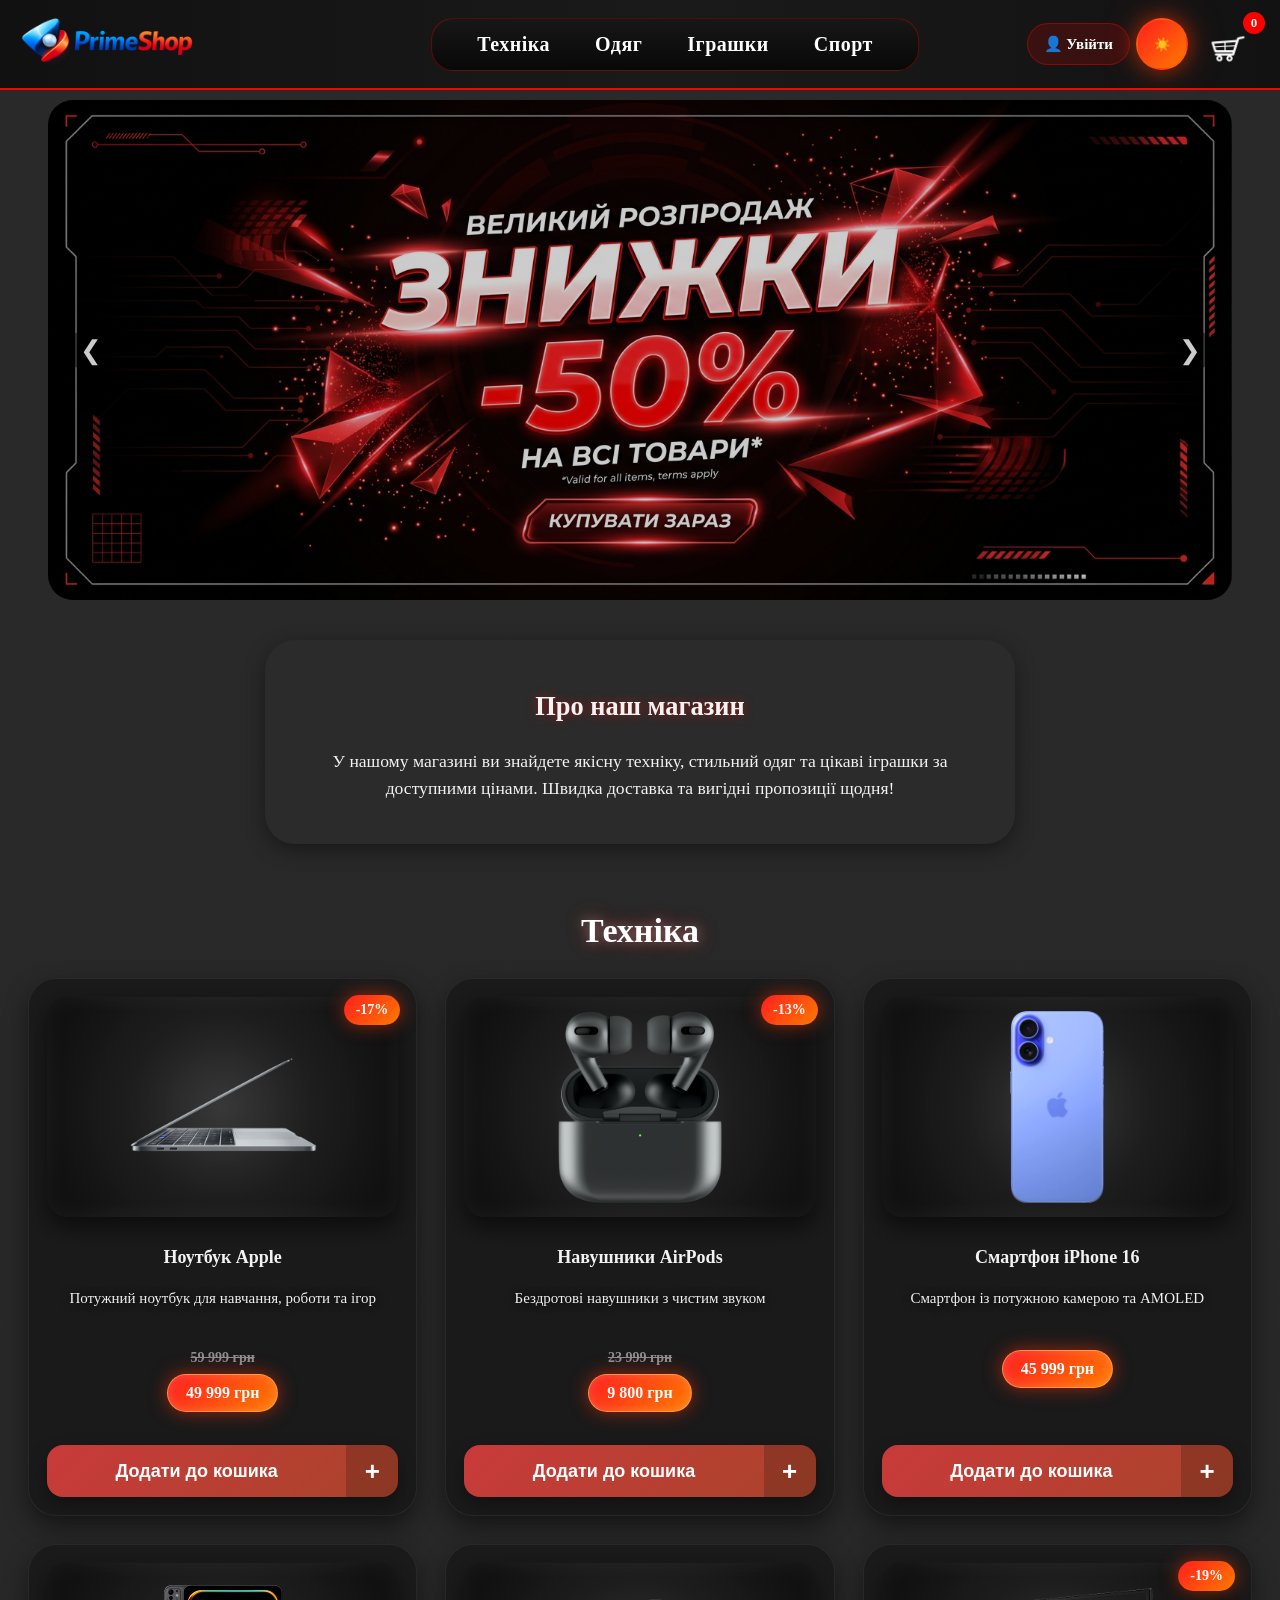
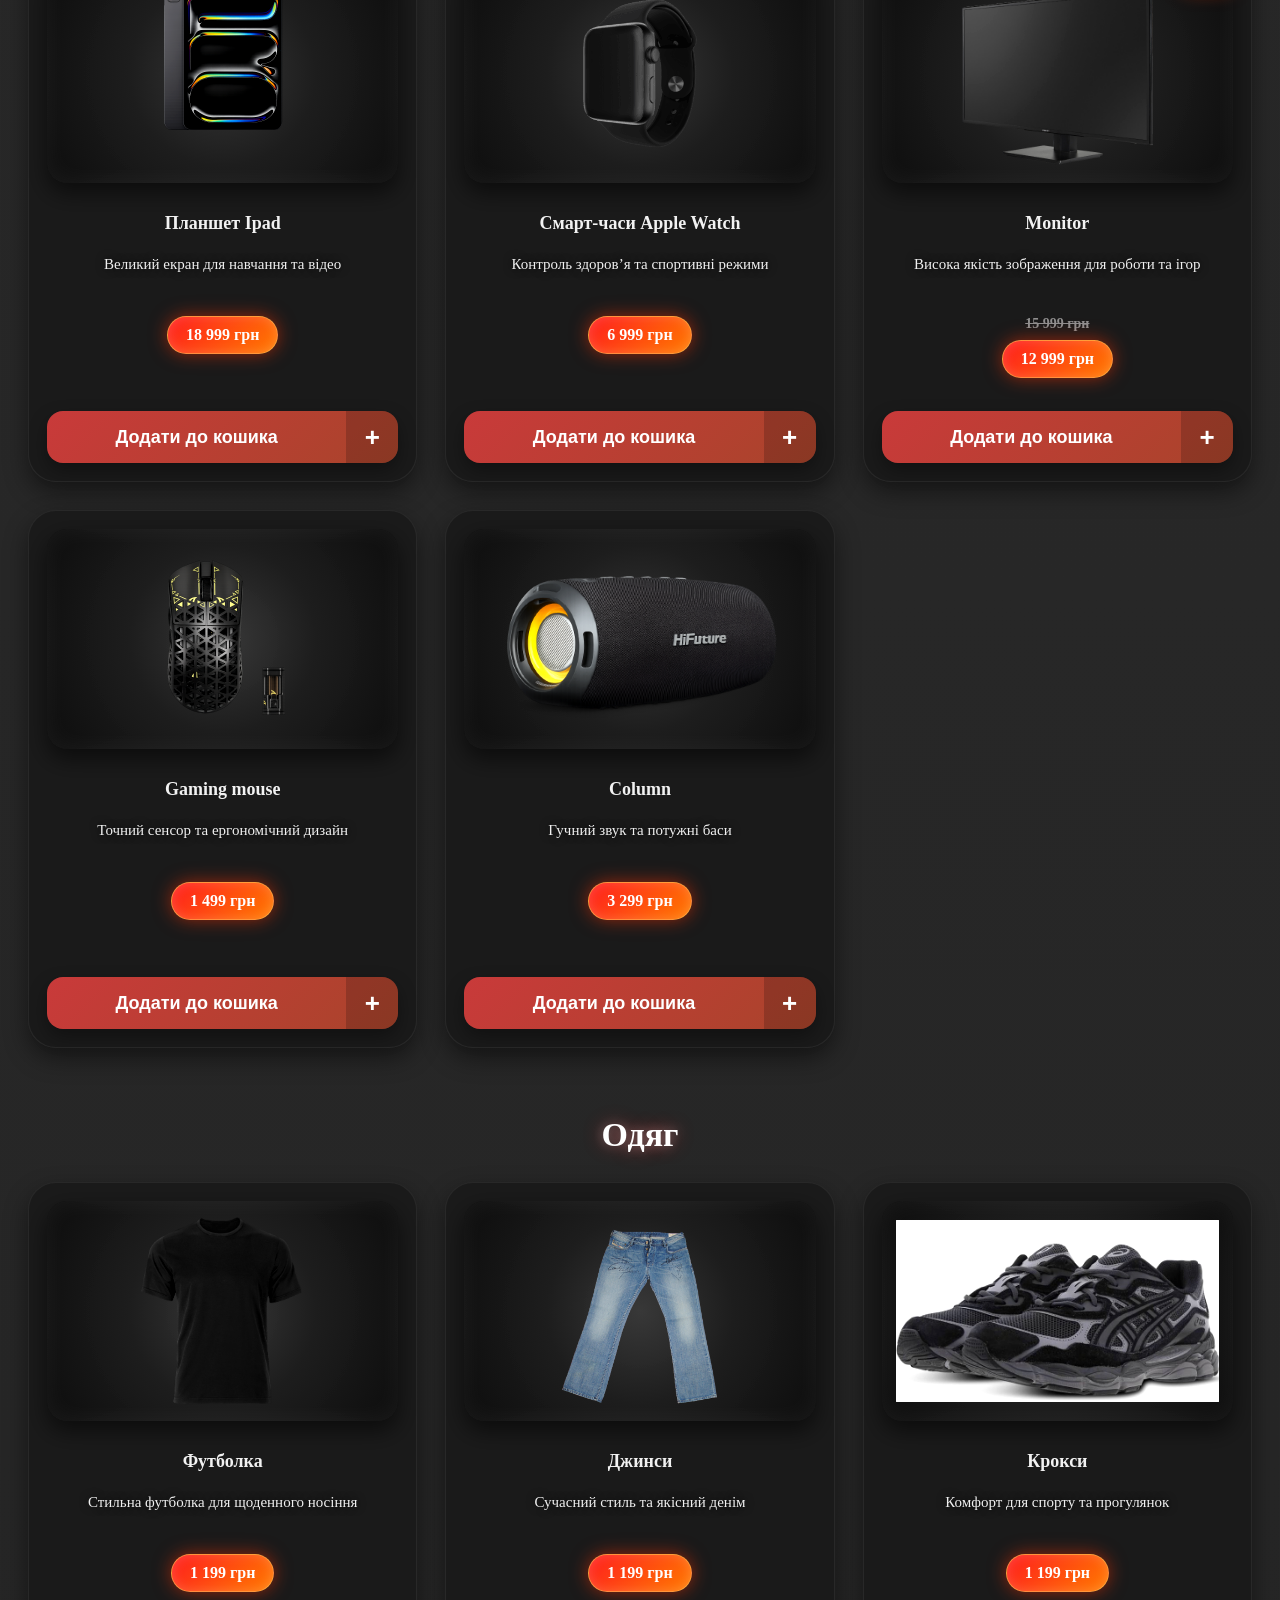
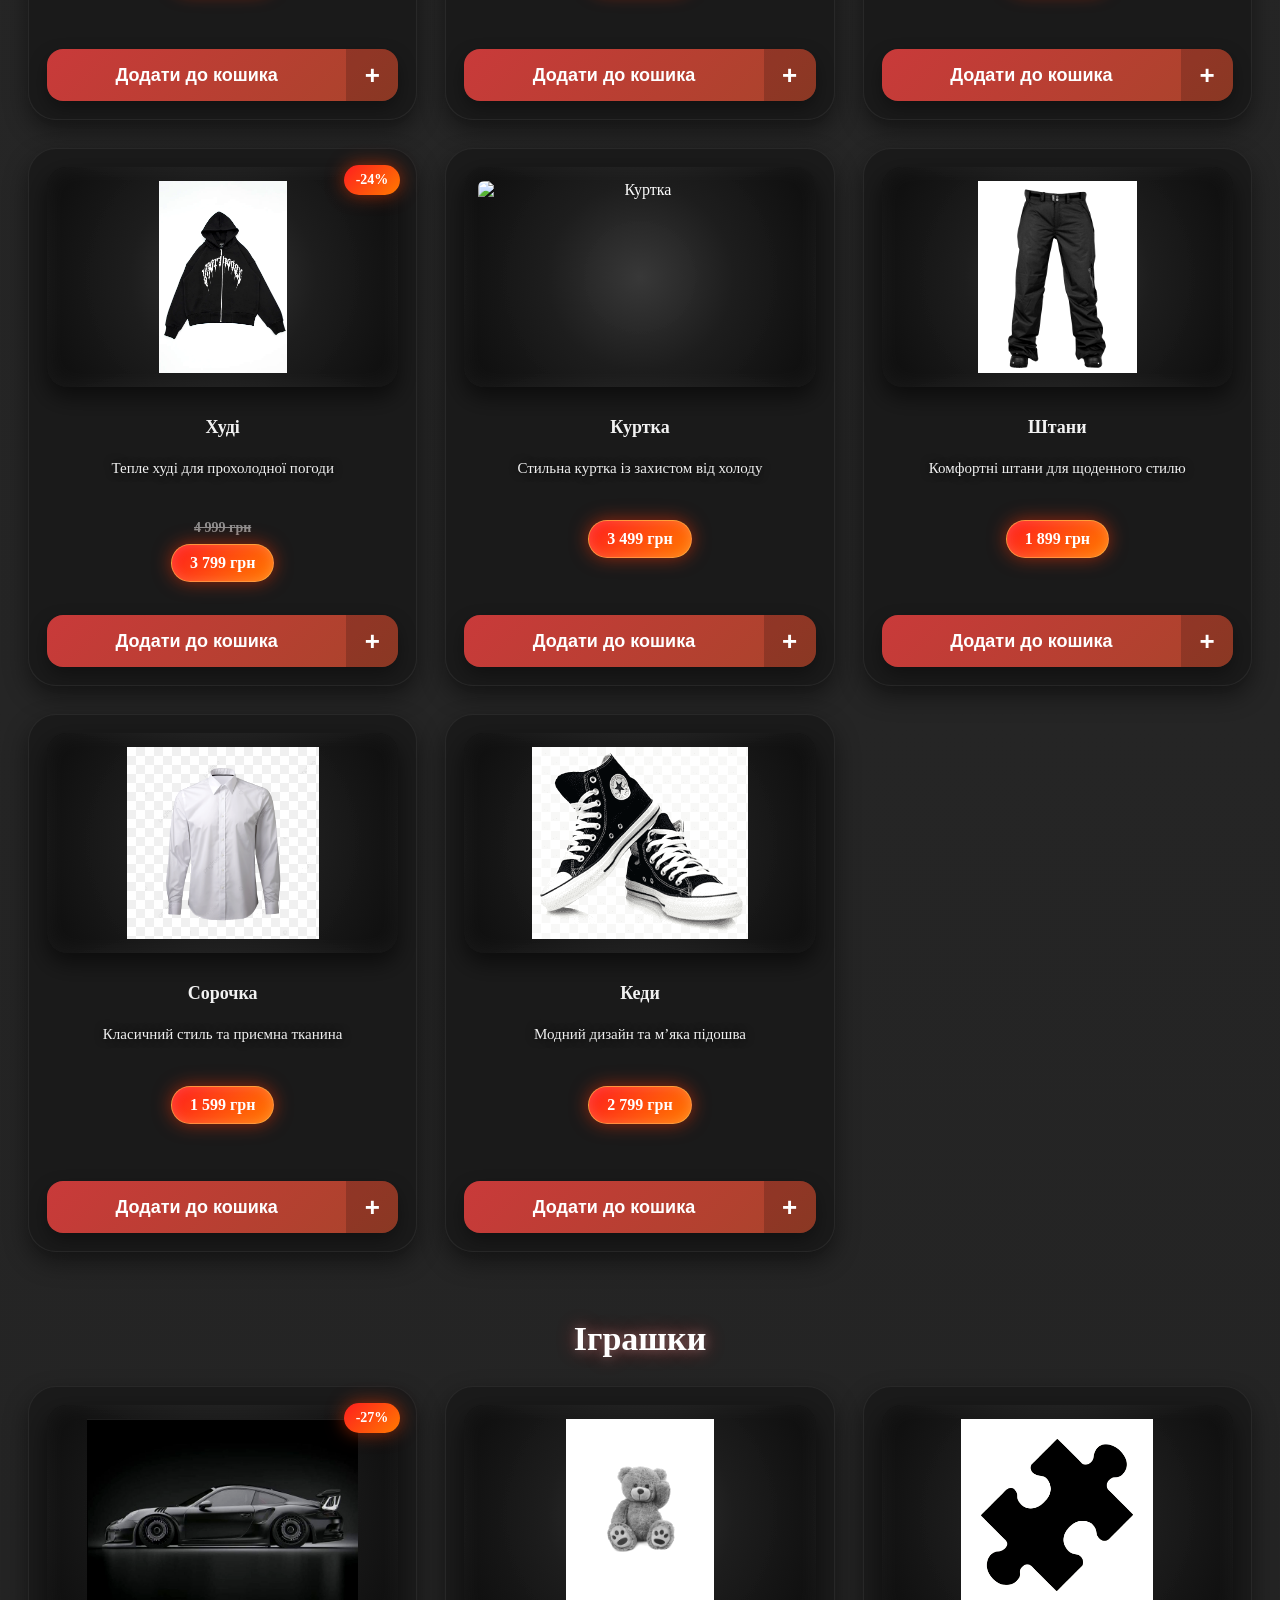
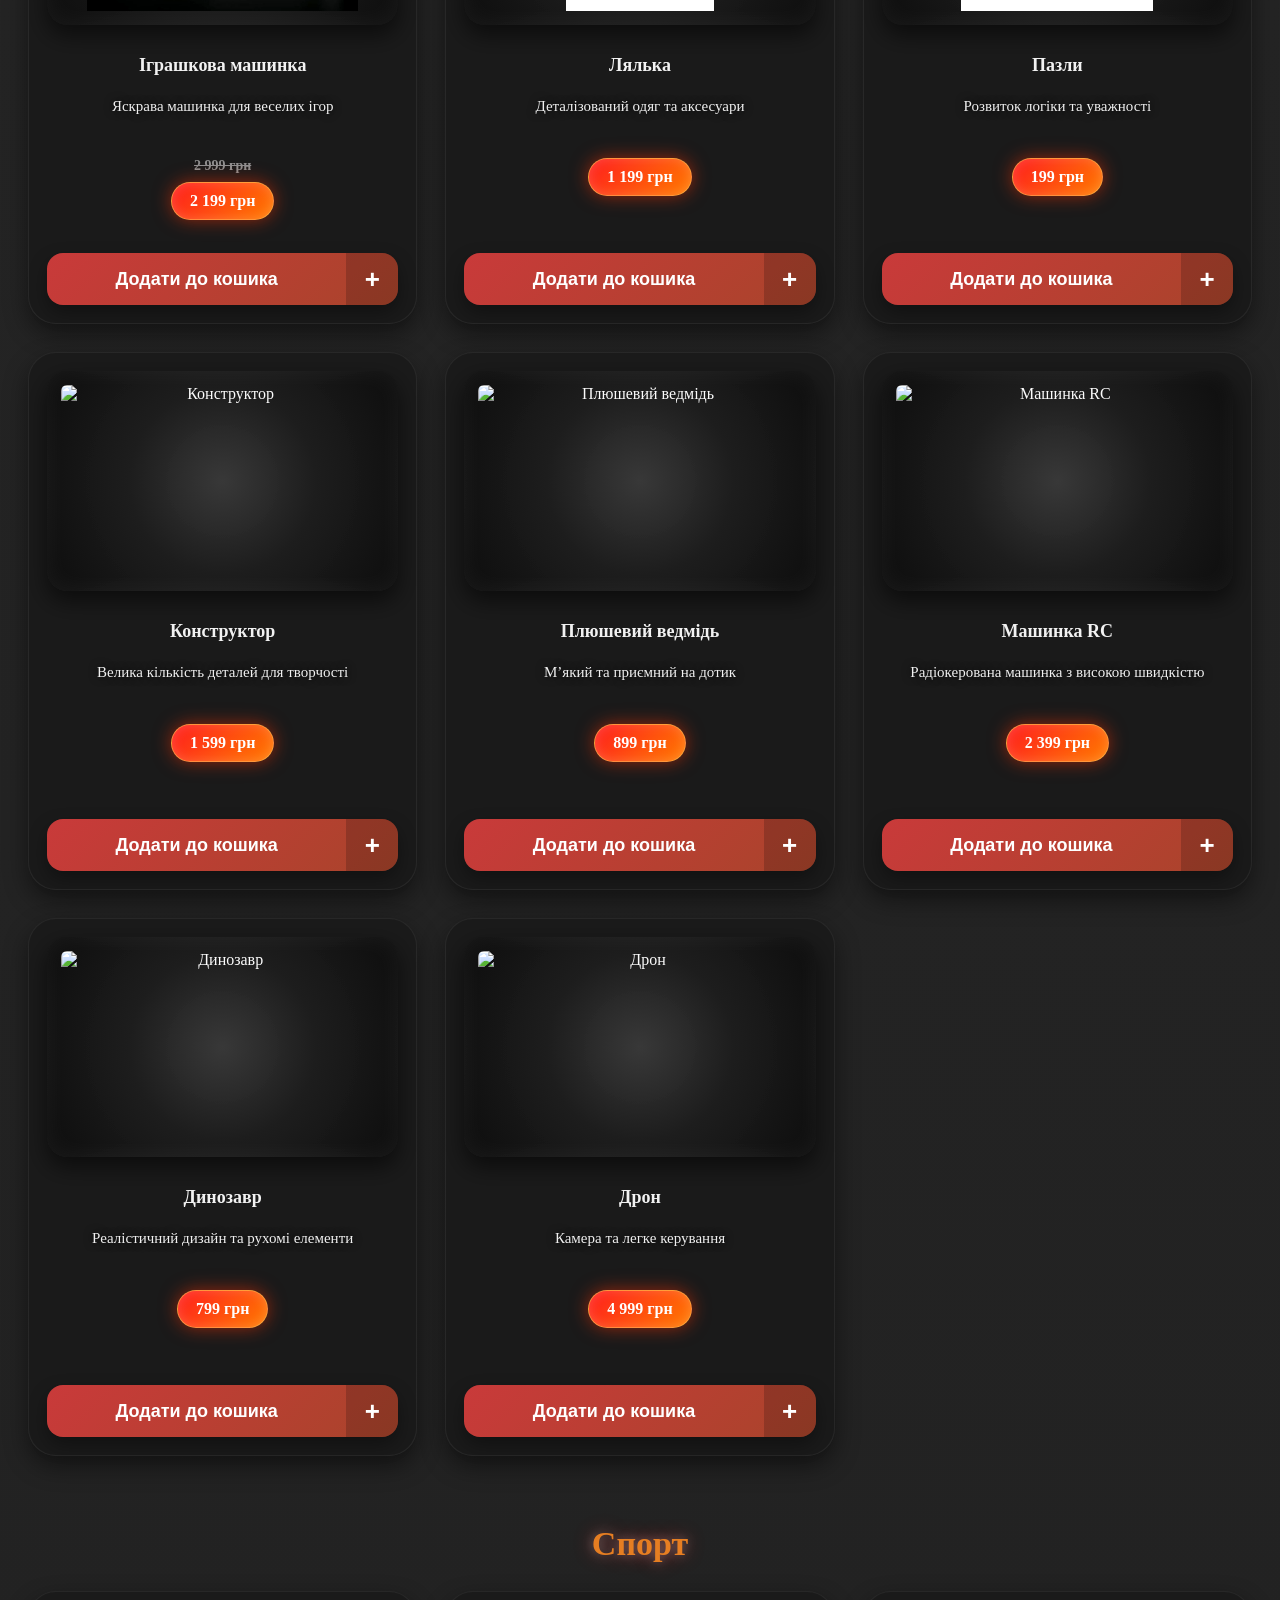
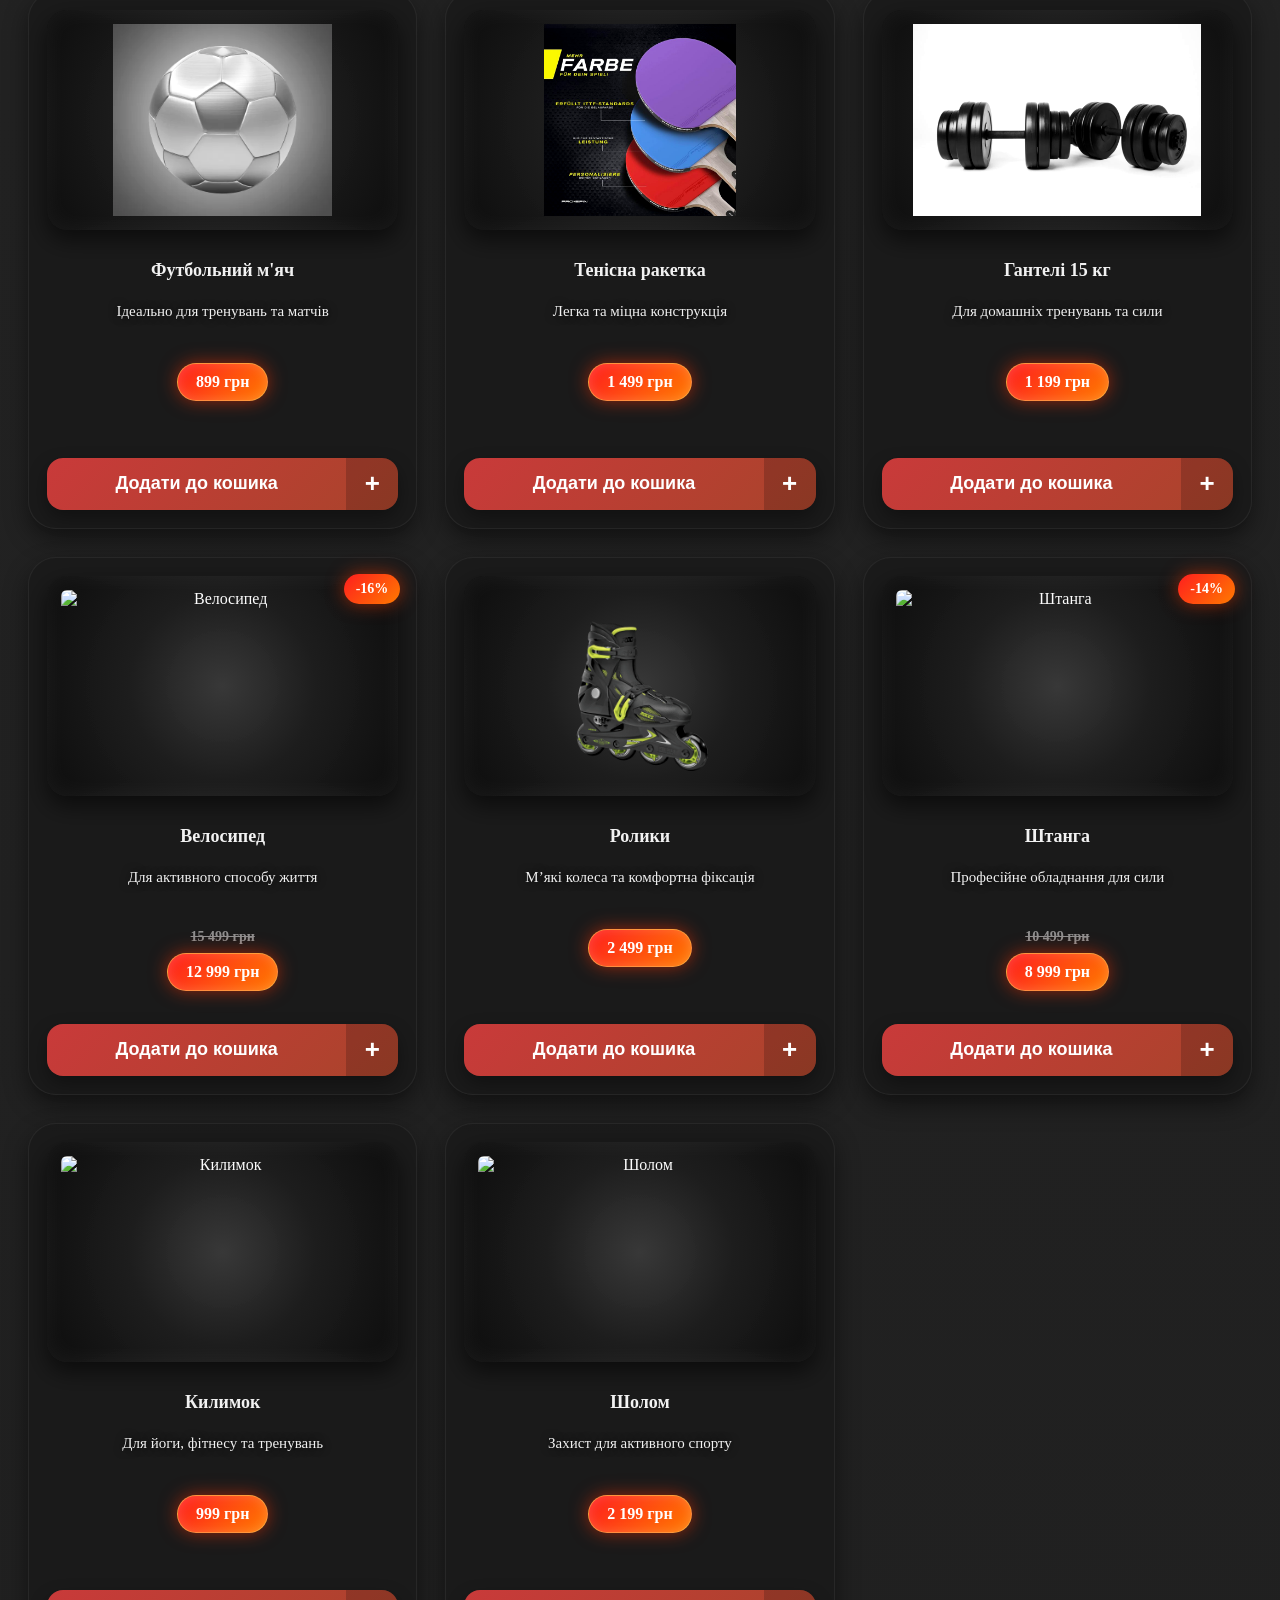
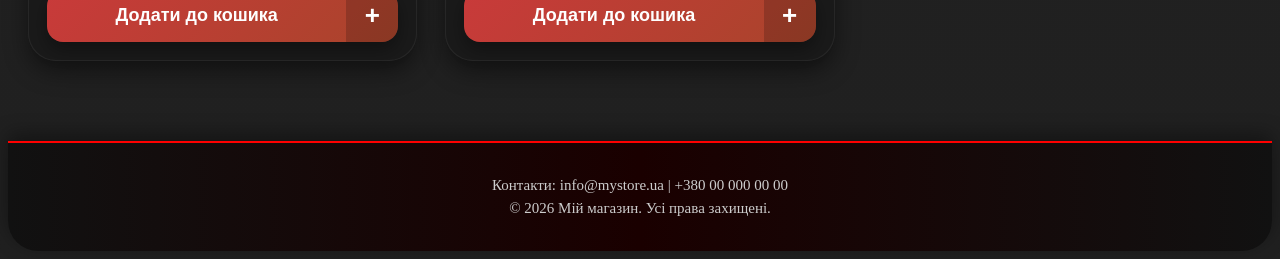
==== commit e6ffd19a: "Add files via upload" ====
--- a/index.html
+++ b/index.html
@@ -106,6 +106,9 @@
             </ul>
         </nav>
     </header>
+    <a href="profile.html" id="accountLink" class="account-link">
+    👤 Увійти
+</a>
 
     <!-- ================= BANNER ================= -->
     <!-- Рекламний блок -->
@@ -151,9 +154,9 @@
      data-images="tech1.jpg,tech1-2.jpg,tech1-3.jpg"
      data-description="Потужний ноутбук для навчання, роботи та ігор. Має швидкий SSD-накопичувач, якісний дисплей, сучасний дизайн та добре підходить для щоденного використання.">
 
-    <img src="tech1.jpg" alt="Ноутбук">
-
-    <h3> Ноутбук Apple</h3>
+    <img src="tech1.jpg" alt="Ноутбук Apple">
+
+    <h3>Ноутбук Apple</h3>
 
     <p class="product-short-info">
         Потужний ноутбук для навчання, роботи та ігор
@@ -164,7 +167,7 @@
 <p class="product-price" data-old-price="59999">49999 грн</p>
 <span class="discount-badge">-17%</span>
     <button type="button" class="button add-to-cart-btn"
-        data-name="Ноутбук"
+        data-name="Ноутбук Apple"
         data-price="49999">
 
 
@@ -179,7 +182,7 @@
      data-images="tech2.jpg,tech2-2.jpg,tech2-3.jpg"
      data-description="Бездротові навушники з чистим звуком, шумопоглинанням та довгим часом роботи від батареї.">
 
-    <img src="tech2.jpg" alt="Навушники">
+    <img src="tech2.jpg" alt="Навушники AirPods">
 
     <h3>Навушники AirPods</h3>
 
@@ -192,7 +195,7 @@
 <span class="discount-badge">-13%</span>
 
     <button type="button" class="button add-to-cart-btn"
-        data-name="Навушники"
+        data-name="Навушники AirPods"
         data-price="9800">
 
         <span class="button__text">Додати до кошика</span>
@@ -206,7 +209,7 @@
      data-images="tech3.jpg,tech3-2.jpg,tech3-3.jpg"
      data-description="Сучасний смартфон із потужним процесором, якісною камерою та яскравим AMOLED-дисплеєм.">
 
-    <img src="tech3.jpg" alt="Смартфон">
+    <img src="tech3.jpg" alt="Смартфон iPhone 16">
 
     <h3>Смартфон iPhone 16</h3>
 
@@ -217,7 +220,7 @@
     <p class="product-price">45999 грн</p>
 
     <button type="button" class="button add-to-cart-btn"
-        data-name="Смартфон"
+        data-name="Смартфон iPhone 16"
         data-price="45999">
 
         <span class="button__text">Додати до кошика</span>
@@ -242,7 +245,7 @@
     <p class="product-price">18999 грн</p>
 
     <button type="button" class="button add-to-cart-btn"
-        data-name="Планшет"
+        data-name="Планшет Ipad"
         data-price="18999">
 
         <span class="button__text">Додати до кошика</span>
@@ -267,7 +270,7 @@
     <p class="product-price">6999 грн</p>
 
     <button type="button" class="button add-to-cart-btn"
-        data-name="Смарт-годинник"
+        data-name="Смарт-часи Apple Watch"
         data-price="6999">
 
         <span class="button__text">Додати до кошика</span>
@@ -294,7 +297,7 @@
 <span class="discount-badge">-19%</span>
 
     <button type="button" class="button add-to-cart-btn"
-        data-name="Монітор"
+        data-name="Monitor"
         data-price="12999">
 
         <span class="button__text">Додати до кошика</span>
@@ -319,7 +322,7 @@
     <p class="product-price">1499 грн</p>
 
     <button type="button" class="button add-to-cart-btn"
-        data-name="Мишка"
+        data-name="Gaming mouse"
         data-price="1499">
 
         <span class="button__text">Додати до кошика</span>
@@ -344,7 +347,7 @@
     <p class="product-price">3299 грн</p>
 
     <button type="button" class="button add-to-cart-btn"
-        data-name="Колонка"
+        data-name="Column"
         data-price="3299">
 
         <span class="button__text">Додати до кошика</span>
@@ -416,7 +419,7 @@
 
     <img src="clothes3.jpg" alt="Кросівки">
 
-    <h3>Кросівки</h3>
+    <h3>Крокси</h3>
 
     <p class="product-short-info">
         Комфорт для спорту та прогулянок
@@ -425,7 +428,7 @@
     <p class="product-price">1199 грн</p>
 
     <button type="button" class="button add-to-cart-btn"
-        data-name="Кросівки"
+        data-name="Крокси"
         data-price="1199">
 
         <span class="button__text">Додати до кошика</span>
--- a/style.css
+++ b/style.css
@@ -1,72 +1,227 @@
 body {
     background:
-        radial-gradient(circle at top, rgba(120, 0, 0, 0.45), transparent 35%),
-        linear-gradient(rgba(0,0,0,0.72), rgba(0,0,0,0.92)),
+        linear-gradient(
+            rgba(12,12,12,0.88),
+            rgba(18,18,18,0.94)
+        ),
         url("shop-bg.jpg") center / cover fixed no-repeat;
 
-    color: #fff;
+    color: #f2f2f2;
 }
 h1, h2 {
     text-shadow: 0 0 10px rgba(255,0,0,0.5);
 }
 
 /* ================= HEADER ================= */
+
+
+/* ================================================= */
+/* ===== ФІНАЛЬНИЙ СТИЛЬ ЯК НА МАКЕТІ ===== */
+/* ================================================= */
+
+/* HEADER */
 .site-header {
-    background: linear-gradient(90deg, #111, #1a0000, #111);
+    height: 88px;
+    padding: 0 35px;
+
+    background: linear-gradient(90deg, #111111, #1a1a1a, #111111);
     border-bottom: 2px solid red;
-    padding: 0 20px;
-    border-radius: 30px 30px 0 0;
-    box-shadow: 0 8px 20px rgba(0,0,0,0.4);
 
     display: flex;
     align-items: center;
-    justify-content: center; /* центрує меню */
-
-    width: 100%;
+
     position: fixed;
     top: 0;
-    z-index:1001;
-}
-
-.site-header h1{
+    left: 0;
+
+    width: 100%;
+    z-index: 1001;
+}
+
+.site-logo {
     position: absolute;
-    left: 20px;
-}
-
-.main-menu{
-    flex:1;
-    display:flex;
-    justify-content:center;
-}
-/* Прибираємо стандартні відступи списку */
+
+    left: -48px;
+    top: 50%;
+
+    transform: translateY(-48%);
+}
+.site-logo img {
+    height: 220px;
+
+    width: auto;
+
+    object-fit: contain;
+
+    transition: 0.3s;
+}
+.account-link {
+    position: fixed;
+
+    top: 23px;
+    right: 150px;
+
+    padding: 11px 16px;
+
+    border-radius: 999px;
+
+    background: rgba(255,0,0,0.16);
+    border: 1px solid rgba(255,0,0,0.4);
+
+    color: white;
+    text-decoration: none;
+
+    font-weight: 800;
+    font-size: 15px;
+
+    z-index: 7002;
+
+    transition: 0.3s;
+}
+.account-link:hover {
+    background: rgba(255,0,0,0.35);
+    box-shadow: 0 0 18px rgba(255,0,0,0.35);
+}
+
+body.light-theme .account-link {
+    background: rgba(255,255,255,0.9);
+    color: #111;
+
+    border: 1px solid rgba(0,0,0,0.18);
+}
+/* МЕНЮ ПО ЦЕНТРУ */
+.main-menu {
+    position: absolute;
+    left: 50%;
+    transform: translateX(-50%);
+
+    width: auto;
+}
+
 .main-menu ul {
-    list-style: none; /* Забирає кружечки біля пунктів */
-    margin: 0; /* Прибирає зовнішній відступ */
-    padding: 0; /* Прибирає внутрішній відступ */
-    display: flex; /* Робить елементи списку горизонтальними */
-    justify-content: center; /* Вирівнює меню по центру */
-}
-
-/* Стилі для кожного пункту меню */
+    display: flex;
+    align-items: center;
+    justify-content: center;
+
+    gap: 45px;
+
+    margin: 0;
+    padding: 14px 45px;
+
+    list-style: none;
+
+    border-radius: 22px;
+
+    background: linear-gradient(180deg, #171717, #080808);
+    border: 1px solid rgba(255, 0, 0, 0.35);
+
+    box-shadow:
+    0 0 18px rgba(255, 255, 255, 0.04),
+}
+
 .main-menu li {
-    margin: 0 15px; /* Відстань між пунктами меню */
-}
-
-/* Стилі для посилань */
+    margin: 0;
+}
+
 .main-menu a {
-    text-decoration: none; /* Прибирає підкреслення посилань */
-    color: whitesmoke; /* Темно-сірий колір тексту */
-    font-size: 18px; /* Розмір тексту */
-    padding: 15px 10px; /* Внутрішні відступи (зверху/знизу та зліва/справа) */
-    display: block; /* Робить посилання блоком, щоб працювали відступи */
-    transition: 0.3s; /* Плавна анімація при наведенні */
-}
-
-/* Ефект при наведенні */
+    color: white;
+
+    font-size: 20px;
+    font-weight: 800;
+
+    text-decoration: none;
+    letter-spacing: 0.5px;
+
+    transition: 0.3s;
+}
+
 .main-menu a:hover {
-    color: #ff2a2a;
-    text-shadow: 0 0 10px red;
-}
+    color: #ff5e00;
+    text-shadow: 0 0 12px rgba(255, 80, 0, 0.8);
+}
+
+.theme-btn {
+    position: fixed !important;
+
+    top: 18px !important;
+    right: 92px !important;
+
+    width: 52px !important;
+    height: 52px !important;
+
+    z-index: 7001 !important;
+    cursor: pointer !important;
+
+    background: linear-gradient(135deg, #ff1e1e, #ff7a00);
+
+    border: 2px solid rgba(255, 80, 0, 0.45);
+    border-radius: 50%;
+
+    box-shadow:
+        0 0 20px rgba(255, 40, 0, 0.55),
+        0 0 40px rgba(255, 100, 0, 0.25);
+}
+.theme-btn:hover {
+    transform: scale(1.08);
+}
+
+
+
+/* ЗАГОЛОВКИ СЕКЦІЙ */
+.category-section h2 {
+    font-size: 34px;
+    color: white;
+
+    margin-bottom: 28px;
+
+    text-shadow:
+        0 0 12px rgba(255,255,255,0.35),
+        0 0 20px rgba(255,0,0,0.45);
+}
+
+
+
+
+
+
+
+.product-old-price {
+    font-size: 14px;
+}
+
+.button .button__text {
+    font-size: 17px;
+}
+
+/* POPUP */
+.modal-content {
+    background: linear-gradient(180deg, #151515, #080808);
+
+    border: 1px solid rgba(255,0,0,0.45);
+    box-shadow: 0 0 35px rgba(255,0,0,0.3);
+}
+
+#modalTitle {
+    font-size: 30px;
+    color: white;
+}
+
+#modalPrice {
+    font-size: 24px;
+    color: #ff3b3b;
+}
+
+#modalDescription {
+    font-size: 16px;
+    color: #e0e0e0;
+}
+
+
+
+
+
+
+
 /* Анімація пульсації заголовка */
 @keyframes pulseTitle {
     0% { transform: scale(1); color: #fff;}
@@ -84,36 +239,8 @@
 
 
 
-.site-logo {
-    position: absolute;
-    left: -30px;
-    margin-top: 10px;
-
-    display: flex;
-    align-items: center;
-
-    text-decoration: none;
-}
-
-.site-logo img {
-    height: 180px;
-    width: auto;
-
-    display: block;
-
-    object-fit: contain;
-}                    
-/* Контейнер кошика */
-.cart-logo {
-    position: fixed;       /* фіксуємо у верхньому правому куті */
-    top: 3px;
-    right: 210px;
-    width: 50px;           /* маленький логотип */
-    height: 50px;
-    display: inline-block;
-    z-index: 1000;
-    cursor: pointer;
-}
+               
+
 
 /* Картинка кошика */
 .cart-logo .cart-img {
@@ -149,14 +276,19 @@
 /* ================= BANNER ================= */
 
 .banner{
-    width:50%;
-    height:400px;
+    width: calc(100% - 80px);
+    max-width: 1400px;
+
+    height: 500px;
+
     overflow:hidden;
     position:relative;
-    left: 465px;
-    margin-top: 100px;
+
+    margin: 100px auto 40px;
+
+    left: auto;
+
     border-radius: 25px;
-
 }
 
 /* контейнер слайдов */
@@ -256,11 +388,6 @@
     text-align: center;
 }
 
-.category-section h2 {
-    color: #ddd;
-    font-size: 2rem;
-    margin-bottom: 20px;
-}
 
 /* ================= PRODUCTS ================= */
 /* ===== красивий фон сторінки ===== */
@@ -279,37 +406,38 @@
 
 /* ===== КАРТКА ТОВАРУ: більш насичений стиль ===== */
 .product-card {
-    min-height: 480px;
-
-    background:
-        linear-gradient(180deg, #242424 0%, #121212 65%, #0b0b0b 100%);
-
-    border: 1px solid rgba(255, 60, 60, 0.55);
-    border-radius: 26px;
+    min-height: 500px;
+
+   background: rgba(26,26,26,0.94);
+
+    border: 1px solid rgba(255,255,255,0.06);
+
+    border-radius: 28px;
 
     padding: 18px;
 
     display: flex;
     flex-direction: column;
 
+    
+
+
+box-shadow:
+    0 10px 25px rgba(0,0,0,0.45);
+
+    transition: 0.3s;
+}
+
+.product-card:hover {
+    transform: translateY(-6px);
+
+    border-color: rgba(255,0,0,0.8);
+
     box-shadow:
-        0 0 25px rgba(255, 0, 0, 0.18),
-        0 18px 35px rgba(0, 0, 0, 0.75),
-        inset 0 0 35px rgba(255, 255, 255, 0.03);
-
-    transition: 0.35s ease;
-}
-
-.product-card:hover {
-    transform: translateY(-10px) scale(1.025);
-
-    border-color: #ff3b3b;
-
-    box-shadow:
-        0 0 35px rgba(255, 0, 0, 0.5),
-        0 0 70px rgba(255, 80, 0, 0.18),
-        0 22px 45px rgba(0, 0, 0, 0.85);
-}
+        0 0 30px rgba(255,0,0,0.35),
+        0 18px 35px rgba(0,0,0,0.75);
+}
+
 
 /* ===== БЛОК КАРТИНКИ ===== */
 .product-card img {
@@ -325,7 +453,7 @@
     padding: 14px;
     box-sizing: border-box;
 
-    filter: brightness(1.12) contrast(1.12) saturate(1.2);
+    filter: brightness(1.02) contrast(1.04) saturate(1.02);
 
     box-shadow:
         inset 0 0 25px rgba(255, 255, 255, 0.06),
@@ -340,21 +468,7 @@
         0 0 25px rgba(255, 70, 70, 0.25);
 }
 
-/* ===== НАЗВА ===== */
-.product-card h3 {
-    color: #ffffff;
-
-    font-size: 21px;
-    font-weight: 800;
-
-    margin: 20px 0 10px;
-
-    text-align: center;
-
-    text-shadow:
-        0 0 8px rgba(255, 0, 0, 0.85),
-        0 0 18px rgba(255, 80, 80, 0.35);
-}
+
 
 /* ===== КОРОТКИЙ ОПИС ===== */
 .product-short-info {
@@ -434,19 +548,7 @@
     align-self: center;
 }
 
-/* ===== картинка товару ===== */
-.product-card img {
-    width: 100%;
-    height: 190px;
-
-    object-fit: contain;
-    background: #202020;
-
-    border-radius: 16px;
-    padding: 10px;
-
-    box-sizing: border-box;
-}
+
 
 /* ===== назва товару ===== */
 .product-card h3 {
@@ -473,66 +575,99 @@
 }
 
 /* ================= BUTTONS ================= */
-/* Кнопка */
 .button {
-  --main-focus: #ff0000;
-  --font-color: #dedede;
-  --bg-color-sub: #222;
-  --bg-color: #1a1a1a;
-  --main-color: #dedede;
-  position: relative;
-  width: 220px; /* нова ширина */
-  height: 40px;
-  cursor: pointer;
-  display: flex;
-  align-items: center;
-  border: 2px solid var(--main-color);
-  box-shadow: 4px 4px var(--main-color);
-  background-color: var(--bg-color);
-  border-radius: 10px;
-  overflow: hidden;
-  transition: all 0.3s;
-}
-
-/* Текст кнопки */
+    width: 100%;
+    height: 52px;
+
+    margin-top: auto;
+
+    border: none;
+    border-radius: 16px;
+
+    background: linear-gradient(135deg, #c93a3a, #a9442b);
+
+    color: white;
+
+    font-size: 17px;
+    font-weight: bold;
+
+    cursor: pointer;
+
+   box-shadow: 0 8px 18px rgba(0,0,0,0.35);
+
+    transition: 0.3s;
+
+    display: flex;
+    align-items: center;
+
+    position: relative;
+
+    overflow: hidden;
+}
+
+
+
+
+
+
 .button .button__text {
-  transform: translateX(25px);
-  color: var(--font-color);
-  font-weight: 600;
-  transition: all 0.3s;
+    width: calc(100% - 52px);
+
+    display: flex;
+    align-items: center;
+    justify-content: center;
+
+    transform: none;
+
+    color: white;
+
+    font-size: 18px;
+    font-weight: 800;
+
+    transition: 0.3s;
 }
 
 /* Іконка кнопки */
 .button .button__icon {
-  position: absolute;
-  transform: translateX(169px); /* підлаштовано під ширину 220px */
-  height: 100%;
-  width: 39px;
-  background-color: var(--bg-color-sub);
-  display: flex;
-  align-items: center;
-  justify-content: center;
-  transition: all 0.3s;
-}
-
-/* SVG всередині кнопки */
-.button .svg {
-  width: 20px;
-  stroke: var(--main-color);
-}
-
-/* Наведення */
+    position: absolute;
+
+    top: 0;
+    right: 0;
+
+    width: 52px;
+    height: 100%;
+
+    background: rgba(0,0,0,0.18);
+
+    display: flex;
+    align-items: center;
+    justify-content: center;
+
+    color: white;
+
+    font-size: 26px;
+    font-weight: 900;
+
+    transition: 0.3s;
+}
+
 .button:hover {
-  background: var(--bg-color);
+    transform: translateY(-3px);
+
+    box-shadow:
+        0 0 35px rgba(255,60,0,0.75),
+        0 0 60px rgba(255,0,0,0.25);
 }
 
 .button:hover .button__text {
-  color: transparent;
+    color: transparent;
 }
 
 .button:hover .button__icon {
-  width: 218px; /* ширина анімації під нову ширину кнопки */
-  transform: translateX(0);
+    width: 100%;
+
+    background:
+        linear-gradient(135deg, #ff1e1e, #ff7a00);
 }
 
 /* Натискання */
@@ -550,57 +685,13 @@
     position: relative;
 }
 
-/* Кнопка popup */
-.modal-cart-btn{
-    position: absolute;
-
-    right: 0;
-    bottom: 0;
-}
-
-.theme-btn {
-    position: fixed;
-
-    top: 0px;
-    right: 90px;
-
-    width: 50px;
-    height: 50px;
-
-    border: none;
-    border-radius: 50%;
-
-    cursor: pointer;
-
-    font-size: 20px;
-    color: white;
-
-    background:
-        linear-gradient(135deg,
-        #4f46e5,
-        #7c3aed,
-        #06b6d4);
-
-    box-shadow:
-        0 0 20px rgba(79,70,229,0.45),
-        0 0 35px rgba(124,58,237,0.35);
-
-    z-index: 7001;
-
-    transition: 0.35s ease;
-
-    display: flex;
-    align-items: center;
-    justify-content: center;
-}
+
+
+/* КНОПКА ТЕМИ */
+
 
 .theme-btn:hover {
-
-    transform: scale(1.1) rotate(8deg);
-
-    box-shadow:
-        0 0 28px rgba(79,70,229,0.7),
-        0 0 50px rgba(6,182,212,0.45);
+    transform: scale(1.08);
 }
 
 .theme-btn:active{
@@ -807,7 +898,48 @@
 
 
 
-
+/* ================= FOOTER ================= */
+
+.site-footer{
+    margin-top:60px;
+
+    padding:28px 20px;
+
+    text-align:center;
+
+    background:
+        linear-gradient(
+            90deg,
+            #111,
+            #1a0000,
+            #111
+        );
+
+    border-top:2px solid red;
+
+    color:#ddd;
+
+    font-size:15px;
+}
+
+.site-footer p{
+    margin:6px 0;
+}
+
+body.light-theme .site-footer{
+    background:
+        linear-gradient(
+            90deg,
+            #ffffff,
+            #f4f4f4,
+            #ffffff
+        );
+
+    color:#111;
+
+    border-top:
+        2px solid rgba(255,0,0,0.45);
+}
 
 
 
@@ -884,14 +1016,15 @@
 
 .cart-logo {
     position: fixed !important;
-    top: 8px !important;
+    top: 18px !important;
     right: 22px !important;
     left: auto !important;
 
-    width: 52px;
-    height: 52px;
+    width: 62px;
+    height: 62px;
 
     z-index: 6000;
+    cursor: pointer !important;
 }
 
 .cart-logo .cart-img {
@@ -916,31 +1049,8 @@
 }
 
 
-/* ===== FIX ДЛЯ POPUP-КНОПКИ І ПЛЮСИКА ===== */
-
-.modal-cart-btn {
-    width: 240px;
-    min-width: 240px;
-    max-width: 240px;
-
-    position: absolute;
-    right: 0;
-    bottom: 0;
-}
-
-.modal-cart-btn .button__text {
-    transform: translateX(22px);
-}
-
-.modal-cart-btn .button__icon {
-    right: 0;
-    transform: none;
-    width: 44px;
-}
-
-.modal-cart-btn:hover .button__icon {
-    width: 100%;
-}
+
+
 
 
 /* ================= 1400px ================= */
@@ -1385,196 +1495,225 @@
 
 /* ===== 100% FIX ДЛЯ POPUP-КНОПКИ ===== */
 
+/* ===== ФІКС POPUP-КНОПКИ З ПЛЮСОМ ===== */
+
 .modal-cart-btn {
     position: relative !important;
 
-    width: 240px !important;
-    min-width: 240px !important;
-    max-width: 240px !important;
-
-    height: 42px !important;
-
-    margin-top: 25px !important;
-    margin-left: auto !important;
-    margin-right: 0 !important;
+    width: 260px !important;
+    min-width: 260px !important;
+    max-width: 260px !important;
+
+    height: 52px !important;
+
+    border: none !important;
+    border-radius: 16px !important;
+
+    background: linear-gradient(135deg, #ff1e1e, #ff7a00) !important;
+
+    box-shadow: 0 0 25px rgba(255,60,0,0.45) !important;
 
     overflow: hidden !important;
 }
 
 .modal-cart-btn .button__text {
-    transform: translateX(22px) !important;
-}
-
-.modal-cart-btn .button__icon {
-    position: absolute !important;
-
-    top: 0 !important;
-    right: 0 !important;
-    left: auto !important;
-
-    width: 44px !important;
-    height: 100% !important;
-
-    transform: none !important;
+    width: calc(100% - 52px) !important;
 
     display: flex !important;
     align-items: center !important;
     justify-content: center !important;
+
+    transform: none !important;
+
+    color: white !important;
+
+    font-size: 17px !important;
+    font-weight: 800 !important;
+
+    transition: 0.3s !important;
+}
+
+.modal-cart-btn .button__icon {
+    position: absolute !important;
+
+    top: 0 !important;
+    right: 0 !important;
+
+    width: 52px !important;
+    height: 100% !important;
+
+    display: flex !important;
+    align-items: center !important;
+    justify-content: center !important;
+
+    background: rgba(0,0,0,0.2) !important;
+
+    color: white !important;
+
+    font-size: 28px !important;
+    font-weight: 900 !important;
+
+    transition: 0.3s !important;
+}
+
+.modal-cart-btn:hover .button__text {
+    color: transparent !important;
 }
 
 .modal-cart-btn:hover .button__icon {
     width: 100% !important;
-    transform: none !important;
-}
-
+
+    background: linear-gradient(135deg, #ff1e1e, #ff7a00) !important;
+}
 
 
 
 /* ================================================= */
-/* ================= LIGHT THEME =================== */
+/* ===== НОРМАЛЬНА БІЛА ТЕМА ===== */
 /* ================================================= */
 
-body.light-theme{
-
+body.light-theme {
     background:
-        linear-gradient(rgba(255,255,255,0.78), rgba(240,240,240,0.95)),
+        linear-gradient(rgba(255,255,255,0.88), rgba(245,245,245,0.96)),
         url("light-bg.jpg") center / cover fixed no-repeat;
 
     color: #111;
 }
 
-
-/* ===== HEADER ===== */
-
-body.light-theme .site-header{
-
-    background:
-        linear-gradient(90deg,#ffffff,#f4f4f4,#ffffff);
+/* HEADER У БІЛІЙ ТЕМІ */
+body.light-theme .site-header {
+    background: linear-gradient(90deg, #ffffff, #f5f5f5, #ffffff);
 
     border-bottom: 2px solid #ff4d4d;
 
     box-shadow:
-        0 8px 20px rgba(0,0,0,0.08);
-}
-
-body.light-theme .site-header h1{
+        0 8px 25px rgba(0,0,0,0.08);
+}
+
+body.light-theme .main-menu ul {
+    background: linear-gradient(180deg, #ffffff, #f1f1f1);
+
+    border: 1px solid rgba(255,0,0,0.25);
+
+    box-shadow:
+        0 8px 25px rgba(0,0,0,0.08),
+        0 0 18px rgba(255,0,0,0.12);
+}
+
+body.light-theme .main-menu a {
+    color: #202020;
+}
+
+body.light-theme .main-menu a:hover {
+    color: #ff3b00;
+    text-shadow: 0 0 10px rgba(255,80,0,0.35);
+}
+
+/* ЗАГОЛОВКИ СЕКЦІЙ У БІЛІЙ ТЕМІ */
+body.light-theme .category-section h2 {
     color: #111;
-}
-
-body.light-theme .main-menu a{
+
+    text-shadow:
+        0 0 10px rgba(255,0,0,0.18);
+}
+
+/* ОПИС */
+body.light-theme .description {
+    background: rgba(255,255,255,0.95);
+
     color: #222;
-}
-
-body.light-theme .main-menu a:hover{
-    color: #ff0000;
-}
-
-
-/* ===== КАРТКИ ===== */
-
-body.light-theme .product-card{
-
-    background:
-        linear-gradient(180deg,#ffffff 0%, #f7f7f7 100%);
 
     border: 1px solid rgba(255,0,0,0.18);
+
+    box-shadow:
+        0 8px 25px rgba(0,0,0,0.08);
+}
+
+body.light-theme .description h2 {
+    color: #111;
+}
+
+/* КАРТКИ У БІЛІЙ ТЕМІ */
+body.light-theme .product-card {
+    background: linear-gradient(180deg, #ffffff, #f5f5f5);
+
+    border: 1px solid rgba(255,0,0,0.22);
 
     box-shadow:
         0 8px 25px rgba(0,0,0,0.08),
         0 0 18px rgba(255,0,0,0.08);
 }
 
-body.light-theme .product-card:hover{
-
+body.light-theme .product-card:hover {
     box-shadow:
-        0 0 25px rgba(255,0,0,0.18),
-        0 18px 35px rgba(0,0,0,0.12);
-}
-
-body.light-theme .product-card img{
-
-    background:
-        radial-gradient(circle,#ffffff 0%,#eeeeee 100%);
-}
-
-
-/* ===== ТЕКСТ ===== */
-
-body.light-theme .product-card h3{
+        0 12px 32px rgba(0,0,0,0.12),
+        0 0 25px rgba(255,0,0,0.18);
+}
+
+body.light-theme .product-card img {
+    background: radial-gradient(circle, #ffffff, #e9e9e9);
+}
+
+body.light-theme .product-card h3 {
     color: #111;
 
-    text-shadow:
-        0 0 8px rgba(255,0,0,0.18);
-}
-
-body.light-theme .product-short-info{
-    color: #444;
-}
-
-
-/* ===== ЦІНА ===== */
-
-body.light-theme .product-price{
-
+    text-shadow: none;
+}
+
+body.light-theme .product-short-info {
+    color: #333;
+
+    text-shadow: none;
+}
+
+body.light-theme .product-old-price {
+    color: #777;
+}
+
+body.light-theme .product-price {
     color: white;
-
-    background:
-        linear-gradient(135deg,#ff3d3d,#ff8a00);
+}
+
+/* POPUP У БІЛІЙ ТЕМІ */
+body.light-theme .modal-content {
+    background: linear-gradient(180deg, #ffffff, #f3f3f3);
+
+    color: #111;
+
+    border: 1px solid rgba(255,0,0,0.2);
 
     box-shadow:
-        0 0 16px rgba(255,80,0,0.25);
-}
-
-
-/* ===== DESCRIPTION ===== */
-
-body.light-theme .description{
-
-    background:
-        rgba(255,255,255,0.92);
-
+        0 15px 40px rgba(0,0,0,0.18);
+}
+
+body.light-theme #modalTitle {
     color: #111;
-
-    box-shadow:
-        0 8px 25px rgba(0,0,0,0.08);
-}
-
-
-/* ===== POPUP ===== */
-
-body.light-theme .modal-content{
-
-    background:
-        linear-gradient(180deg,#ffffff,#f3f3f3);
-
+}
+
+body.light-theme #modalPrice {
+    color: #ff2a2a;
+}
+
+body.light-theme #modalDescription {
+    color: #333;
+}
+
+body.light-theme .main-modal-image,
+body.light-theme .modal-small-images img {
+    background: radial-gradient(circle, #ffffff, #eeeeee);
+}
+
+body.light-theme .close-modal {
     color: #111;
 }
 
-body.light-theme #modalTitle{
-    color: #111;
-}
-
-body.light-theme #modalDescription{
+/* FOOTER У БІЛІЙ ТЕМІ */
+body.light-theme .site-footer {
+    background: #ffffff;
+
+    border-top: 2px solid #ff4d4d;
+}
+
+body.light-theme .site-footer p {
     color: #333;
-}
-
-body.light-theme .main-modal-image{
-
-    background:
-        radial-gradient(circle,#ffffff 0%,#ececec 100%);
-}
-
-
-/* ===== FOOTER ===== */
-
-body.light-theme .site-footer{
-
-    background:
-        #ffffff;
-
-    border-top: 2px solid #ff4d4d;
-}
-
-body.light-theme .site-footer p{
-    color: #444;
 }
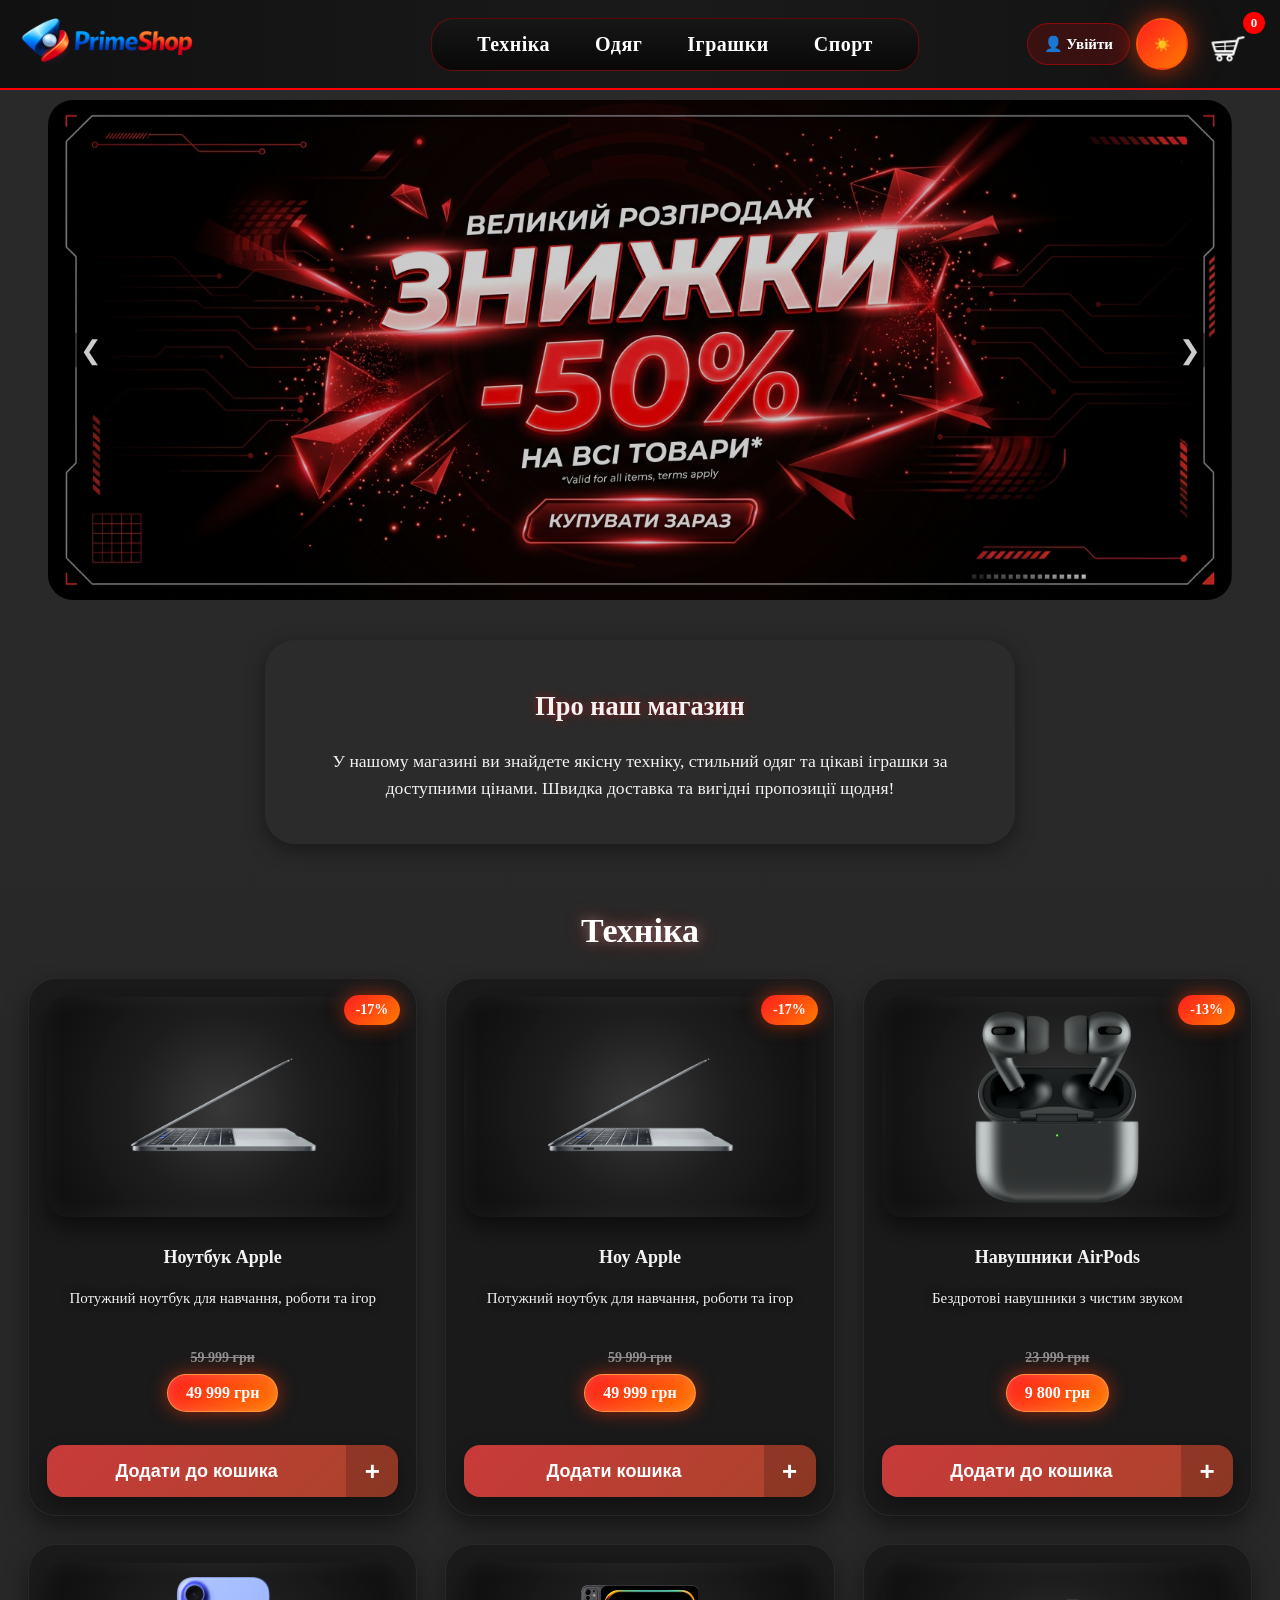
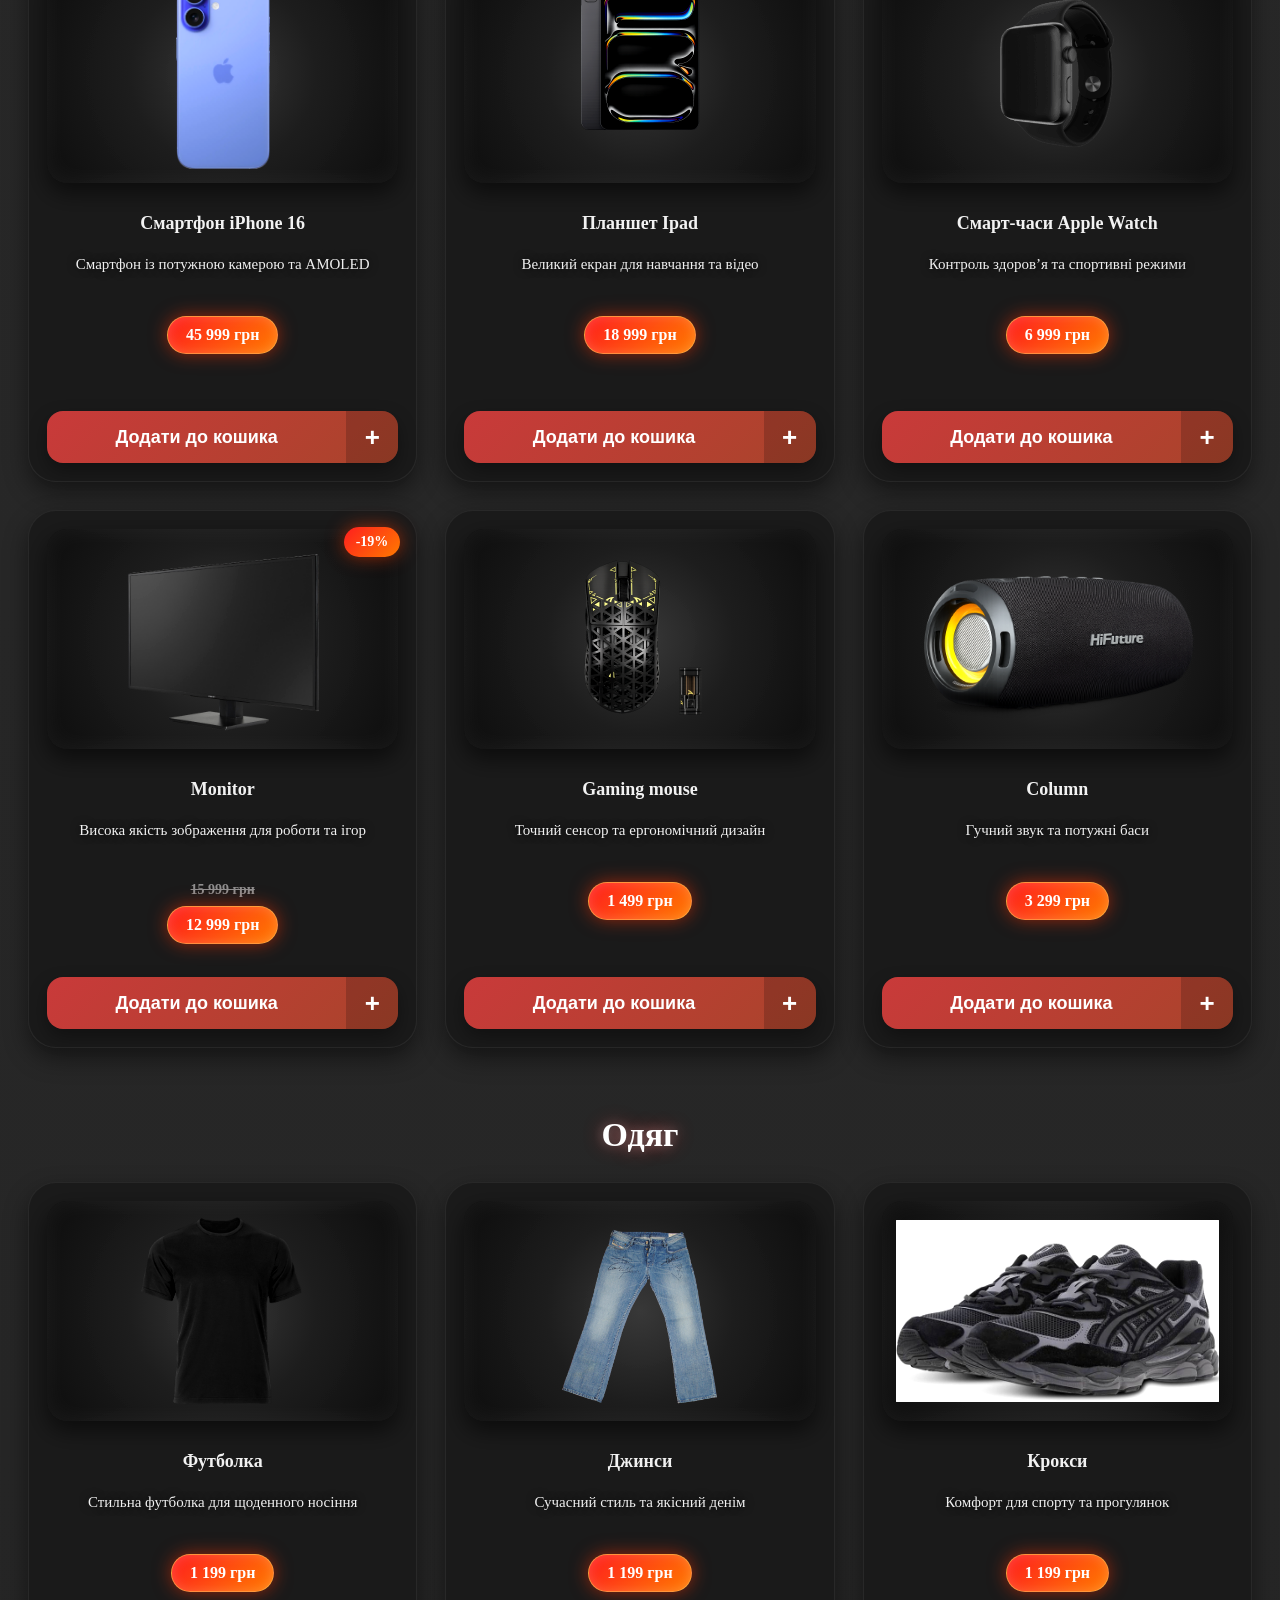
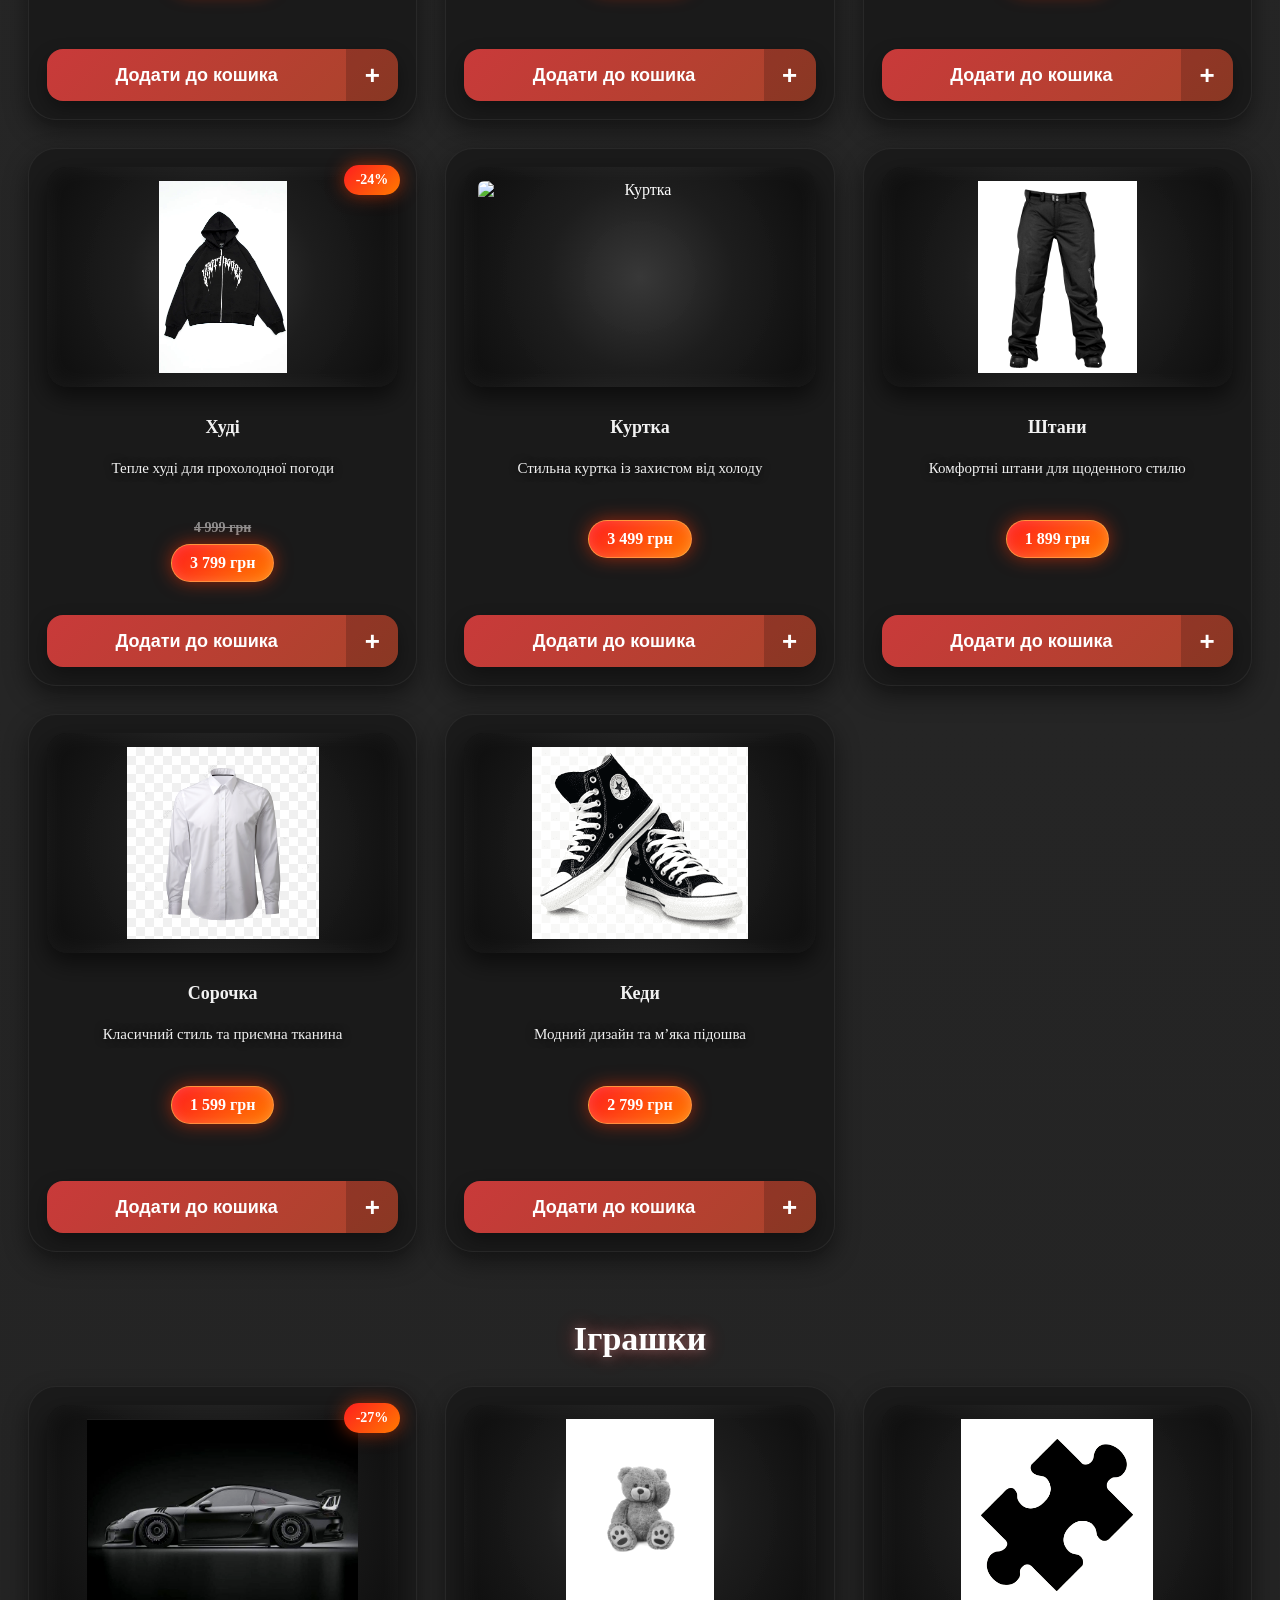
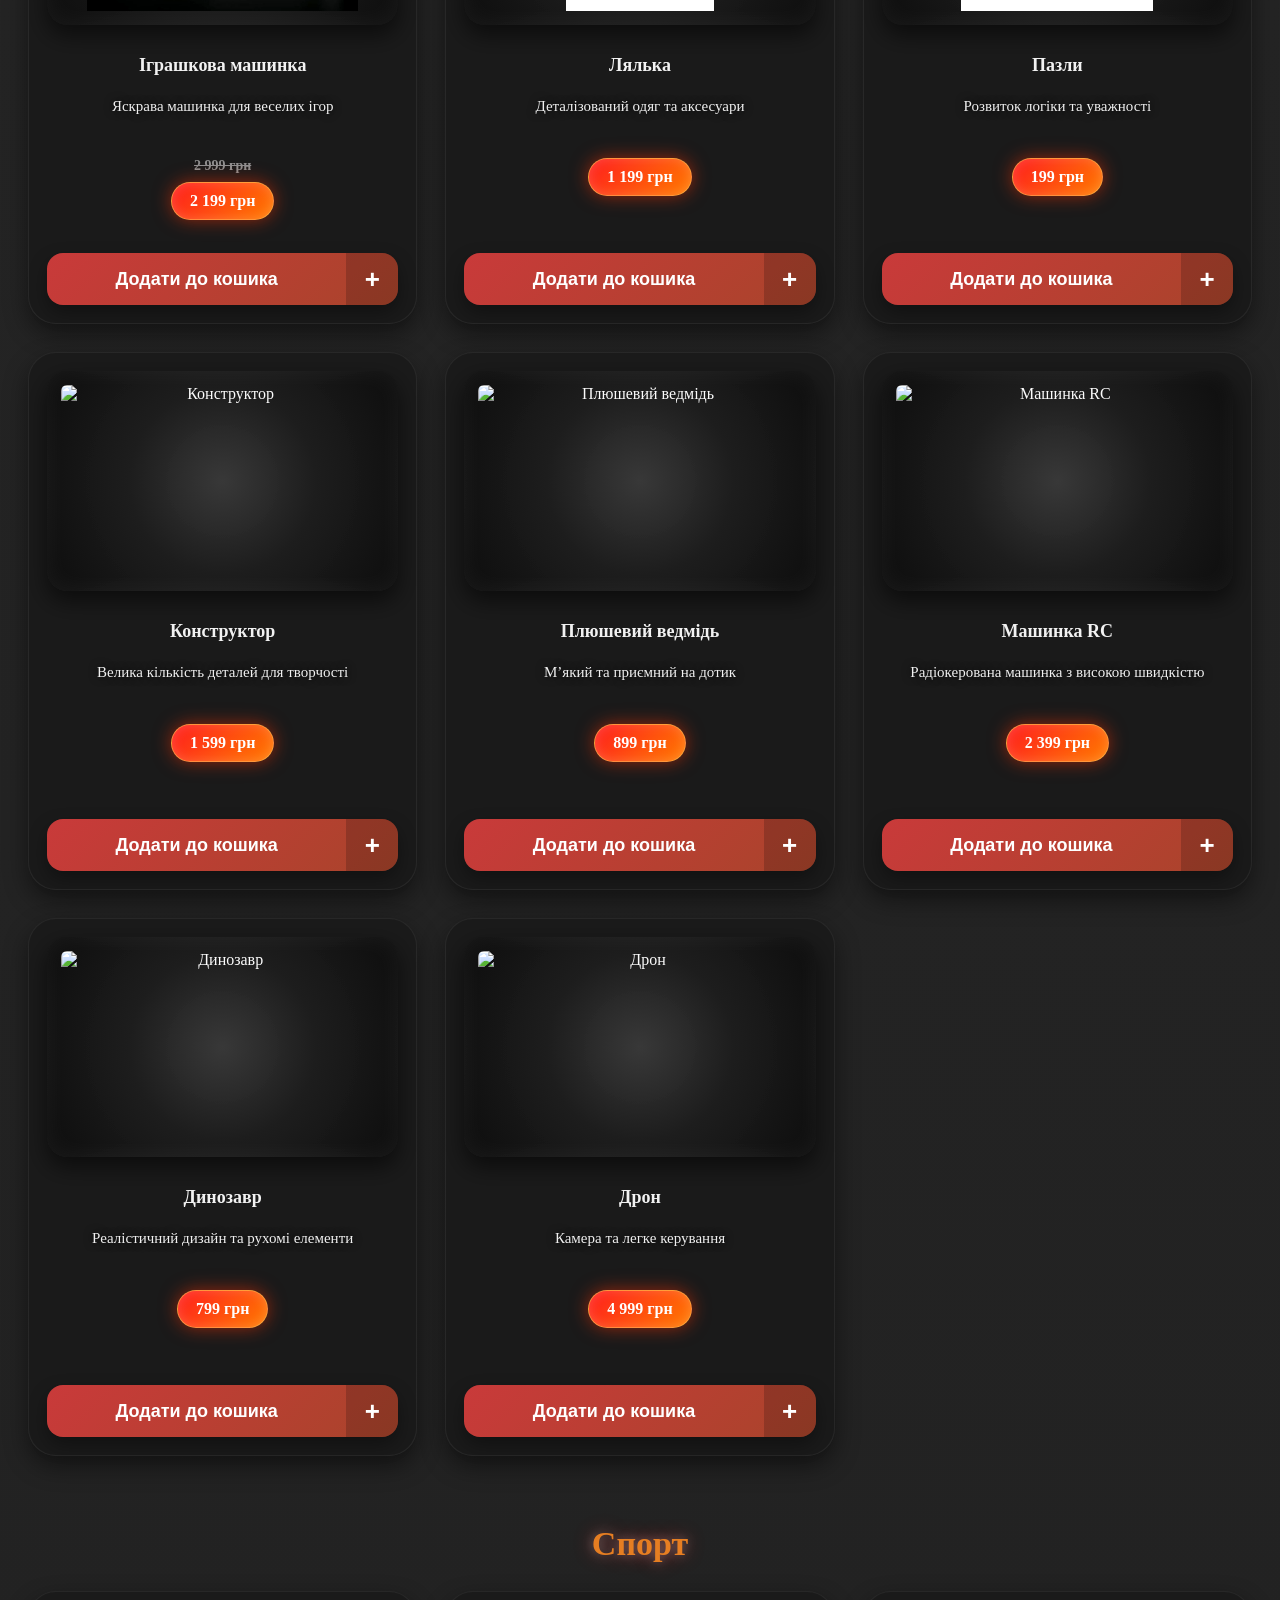
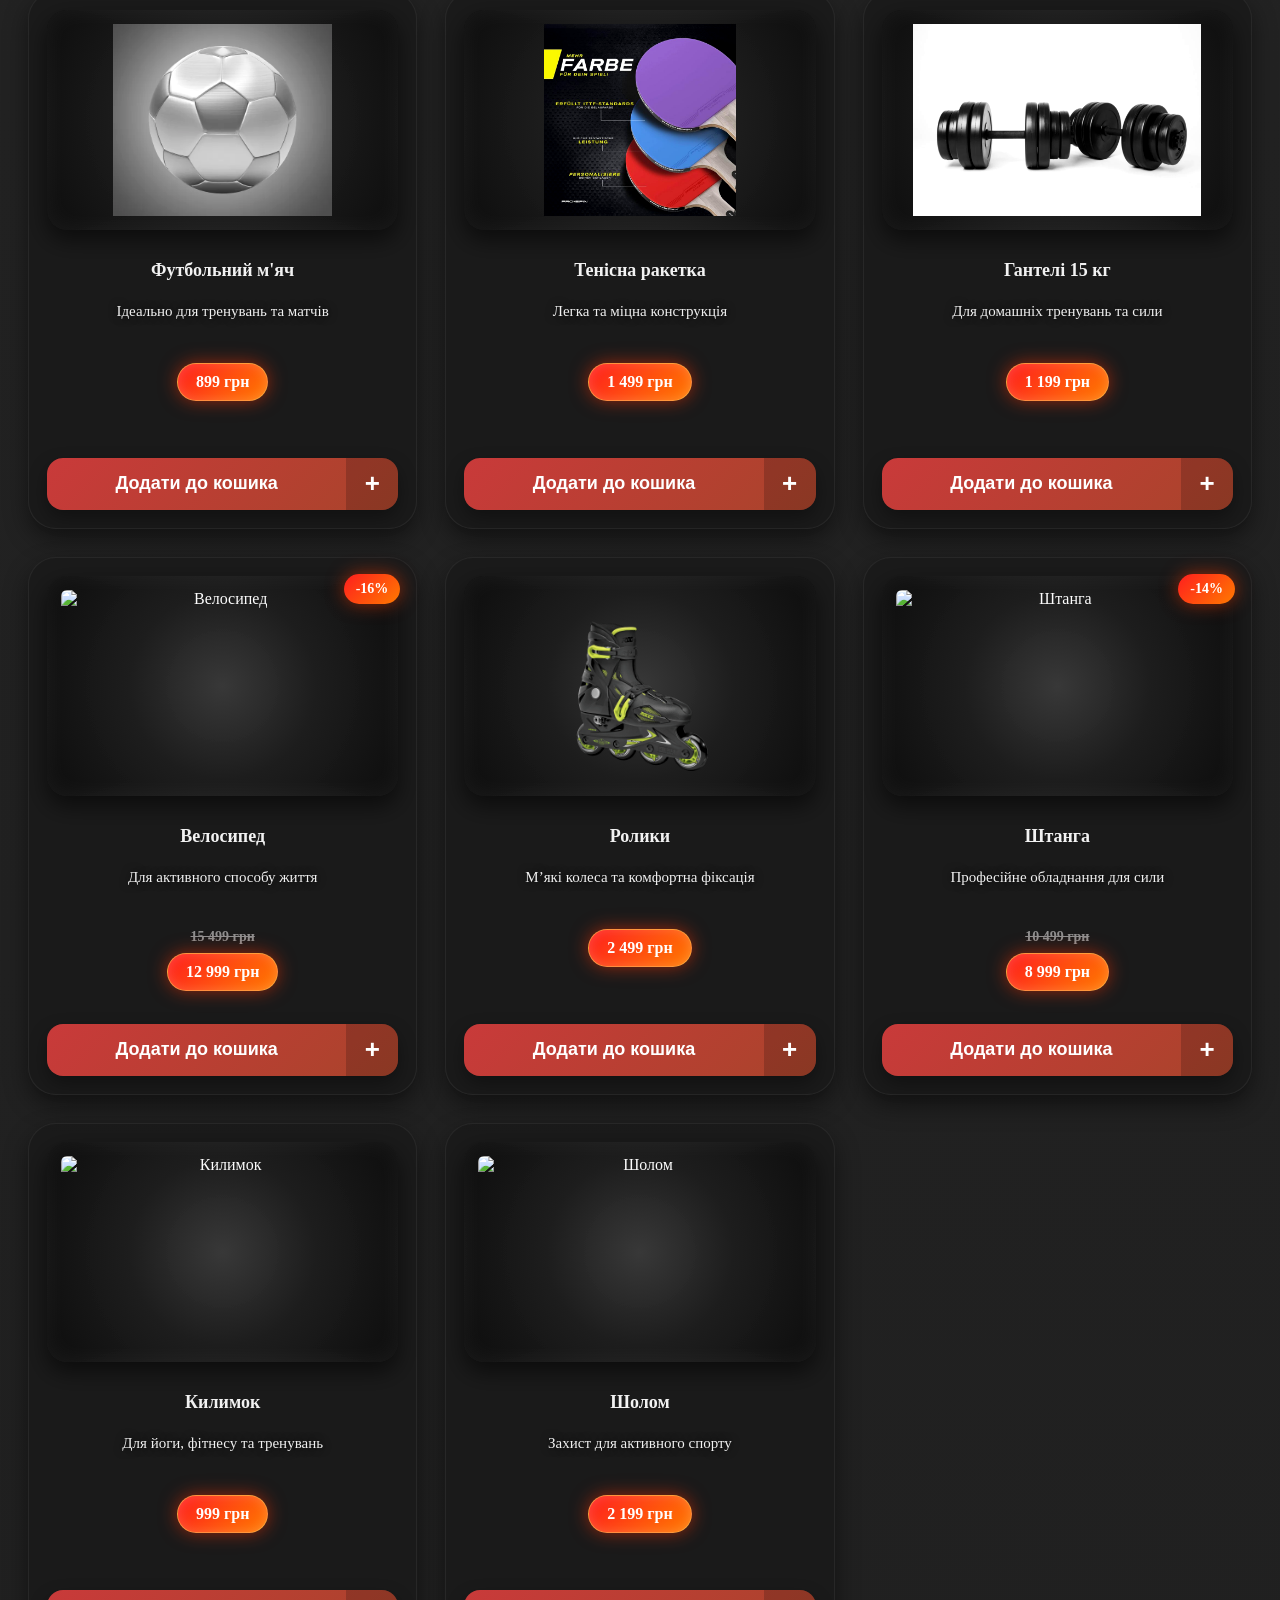
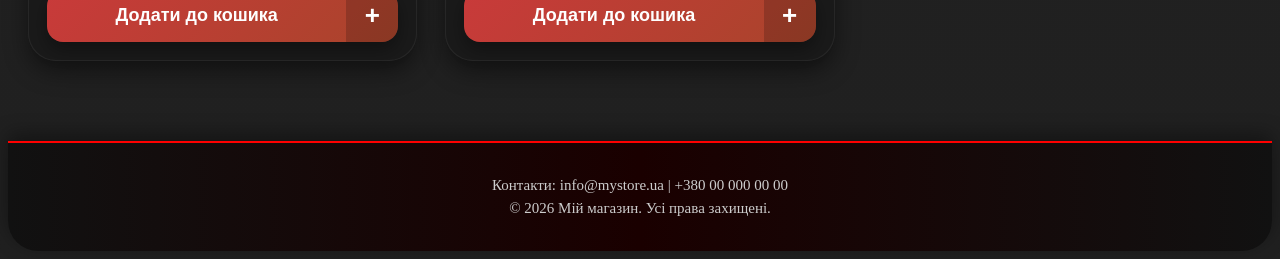
==== commit a20f821f: "Updated product cards проверка" ====
--- a/index.html
+++ b/index.html
@@ -162,6 +162,7 @@
         Потужний ноутбук для навчання, роботи та ігор
     </p>
 
+
     
     <p class="product-old-price">59 999 грн</p>
 <p class="product-price" data-old-price="59999">49999 грн</p>
@@ -172,6 +173,34 @@
 
 
         <span class="button__text">Додати до кошика</span>
+        <span class="button__icon">+</span>
+
+    </button>
+</div>
+
+<div class="product-card"
+     data-images="tech1.jpg,tech1-2.jpg,tech1-3.jpg"
+     data-description="Потужний ноутбук для навчання, роботи та ігор. Має швидкий SSD-накопичувач, якісний дисплей, сучасний дизайн та добре підходить для щоденного використання.">
+
+    <img src="tech1.jpg" alt="Ноутбук Apple">
+
+    <h3>Ноу Apple</h3>
+
+    <p class="product-short-info">
+        Потужний ноутбук для навчання, роботи та ігор
+    </p>
+    
+
+    
+    <p class="product-old-price">59 999 грн</p>
+<p class="product-price" data-old-price="59999">49999 грн</p>
+<span class="discount-badge">-17%</span>
+    <button type="button" class="button add-to-cart-btn"
+        data-name="Ноу Apple"
+        data-price="49999">
+
+
+        <span class="button__text">Додати  кошика</span>
         <span class="button__icon">+</span>
 
     </button>
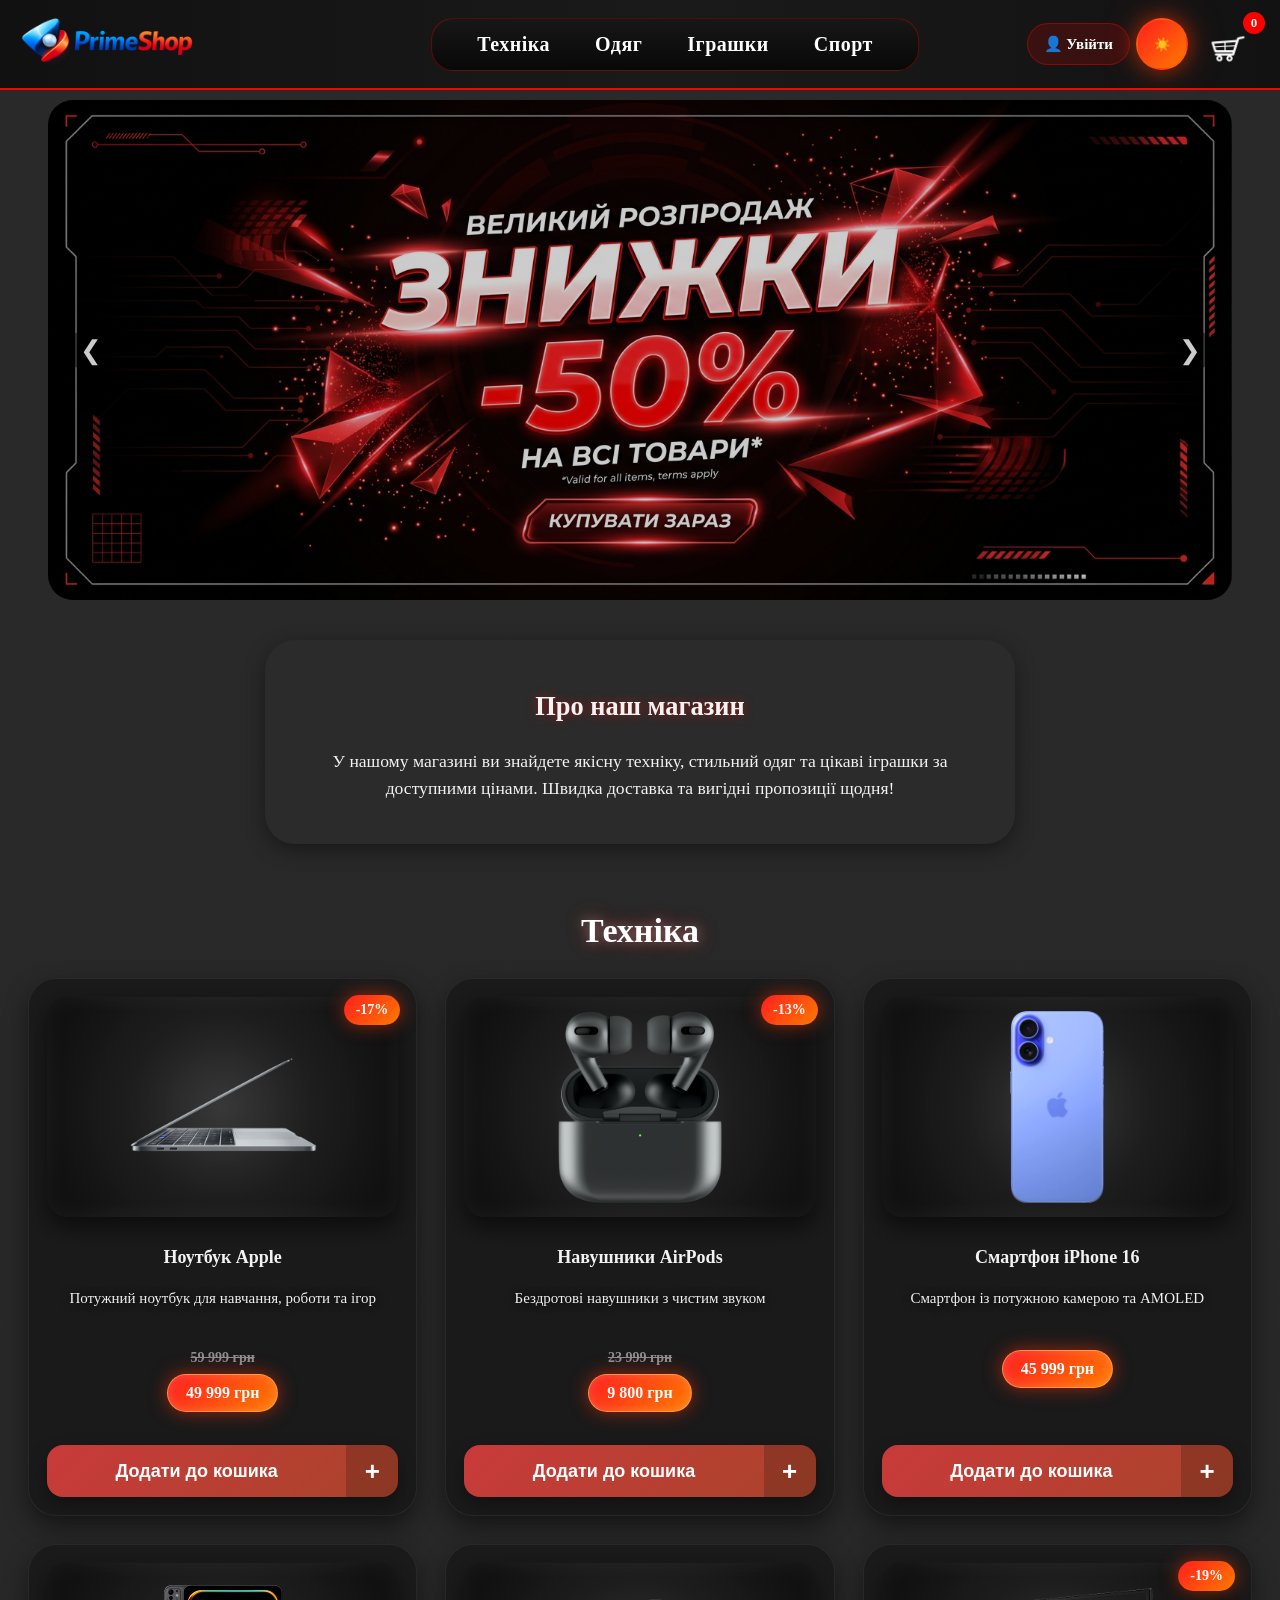
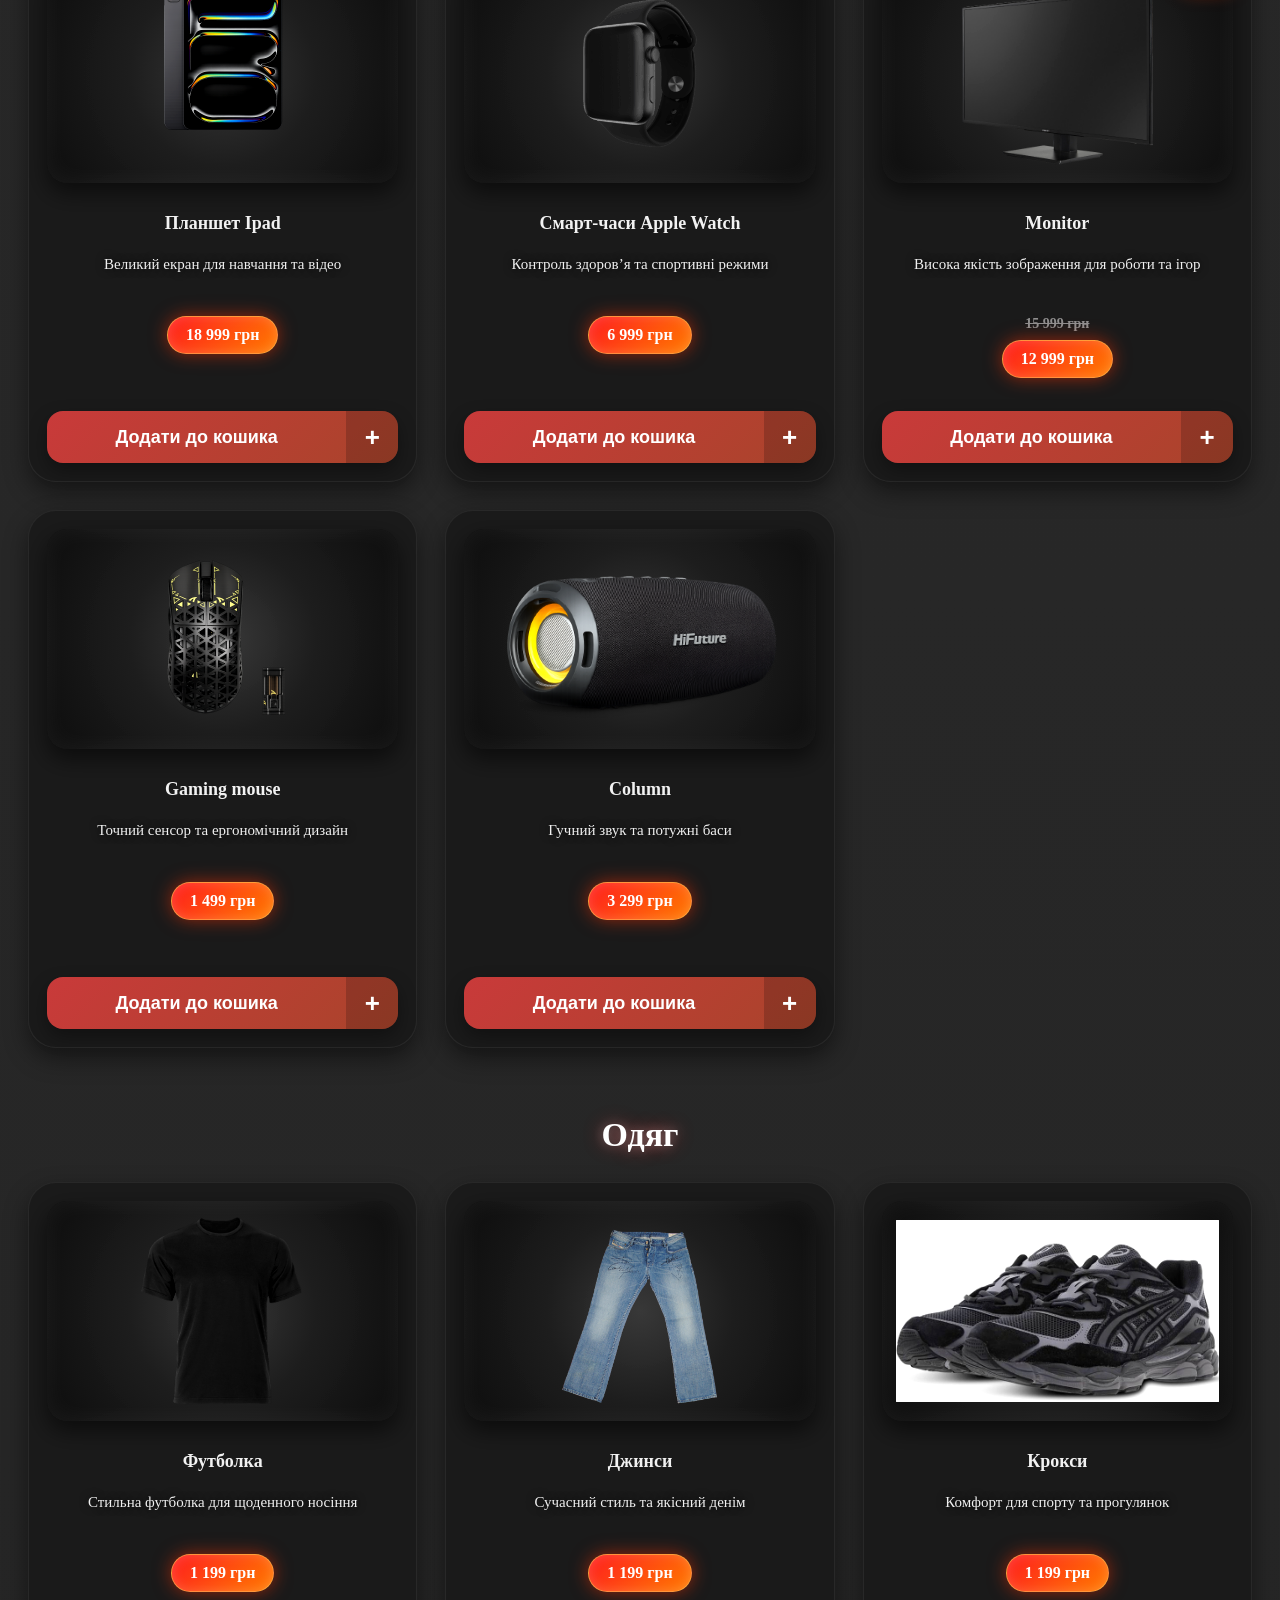
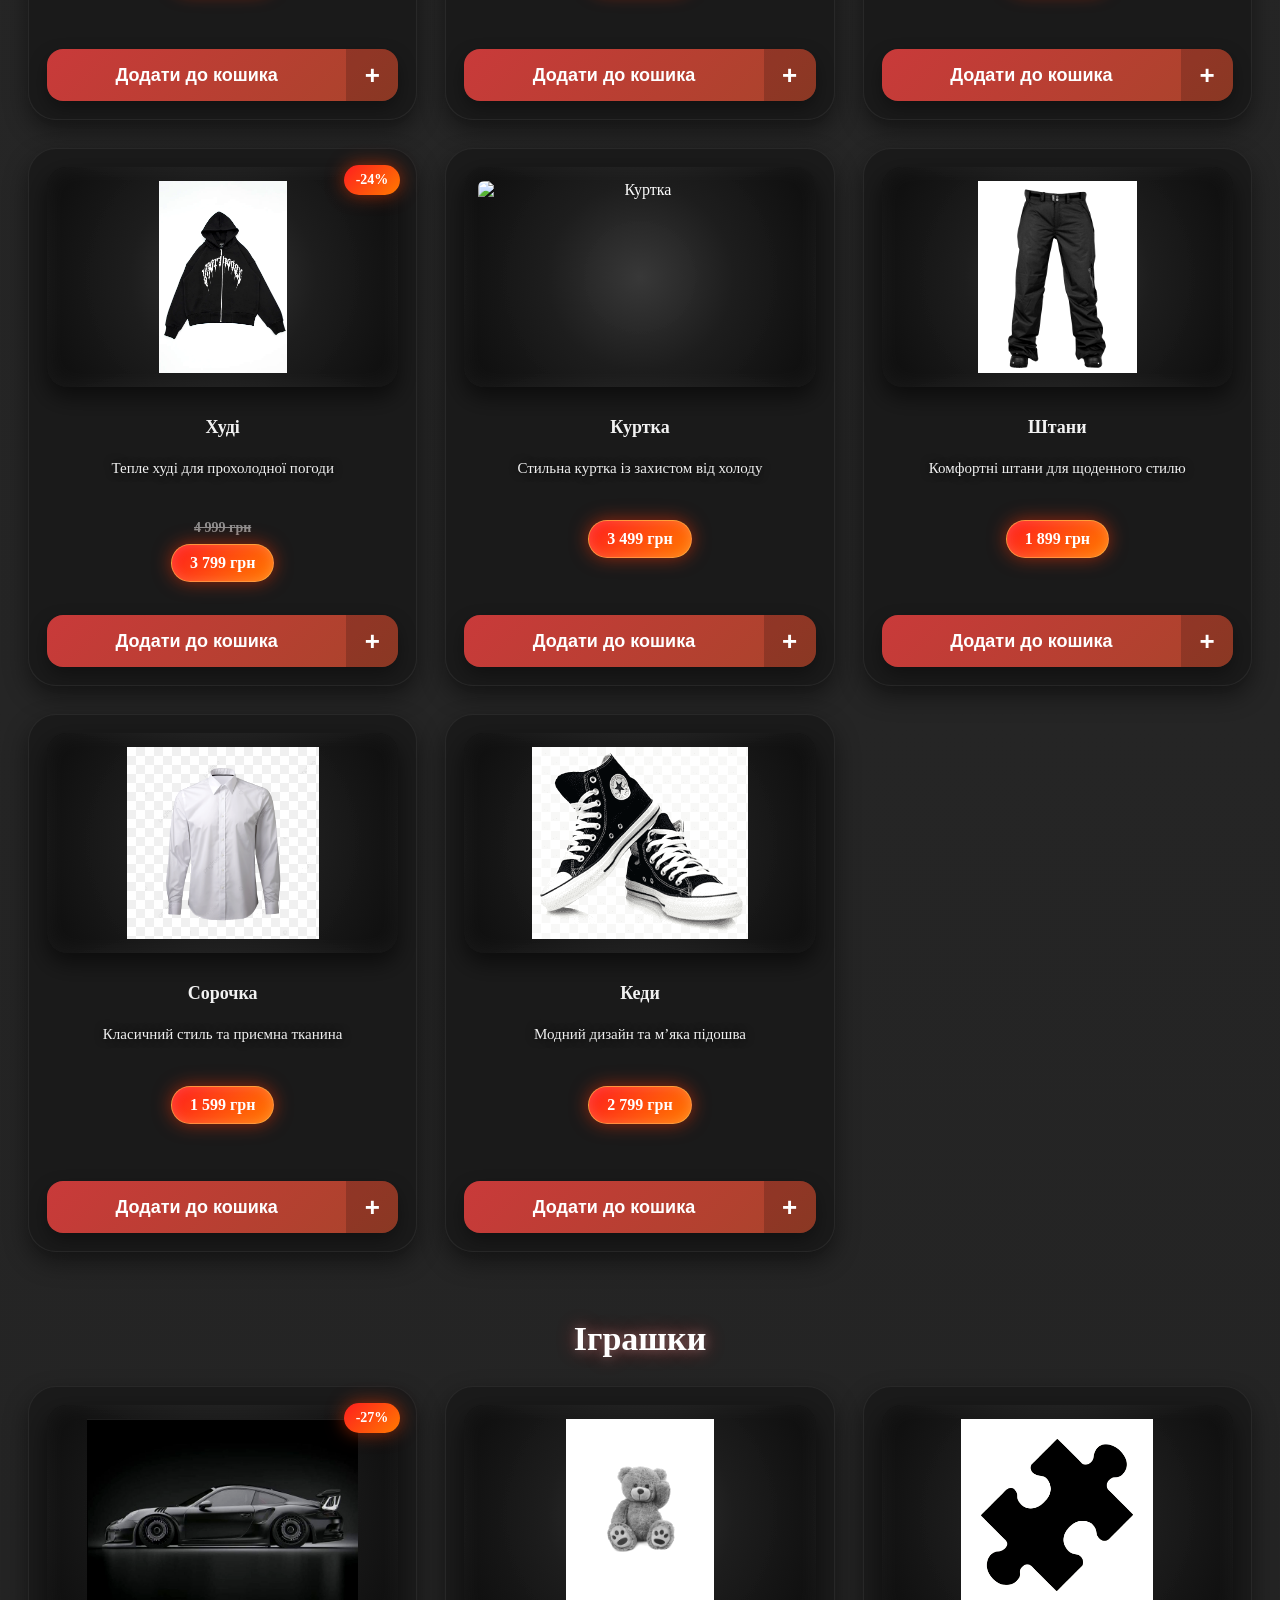
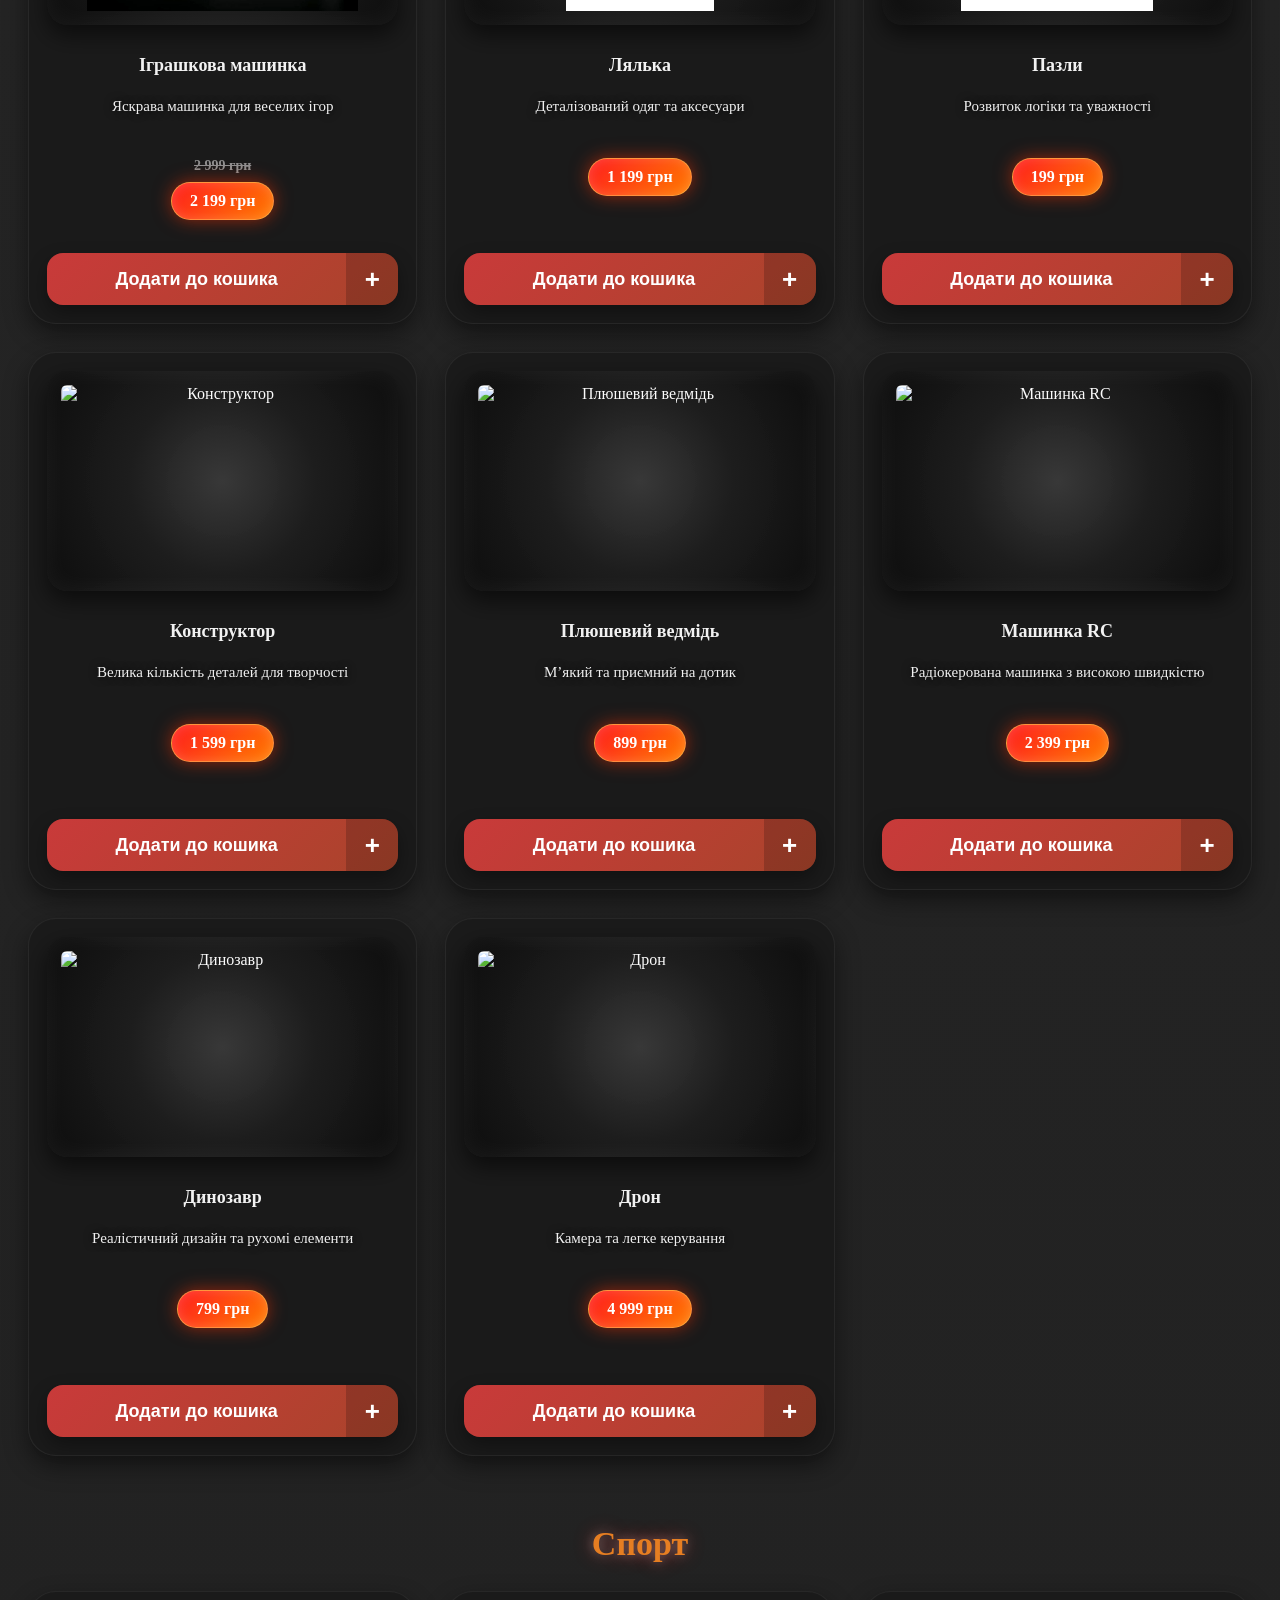
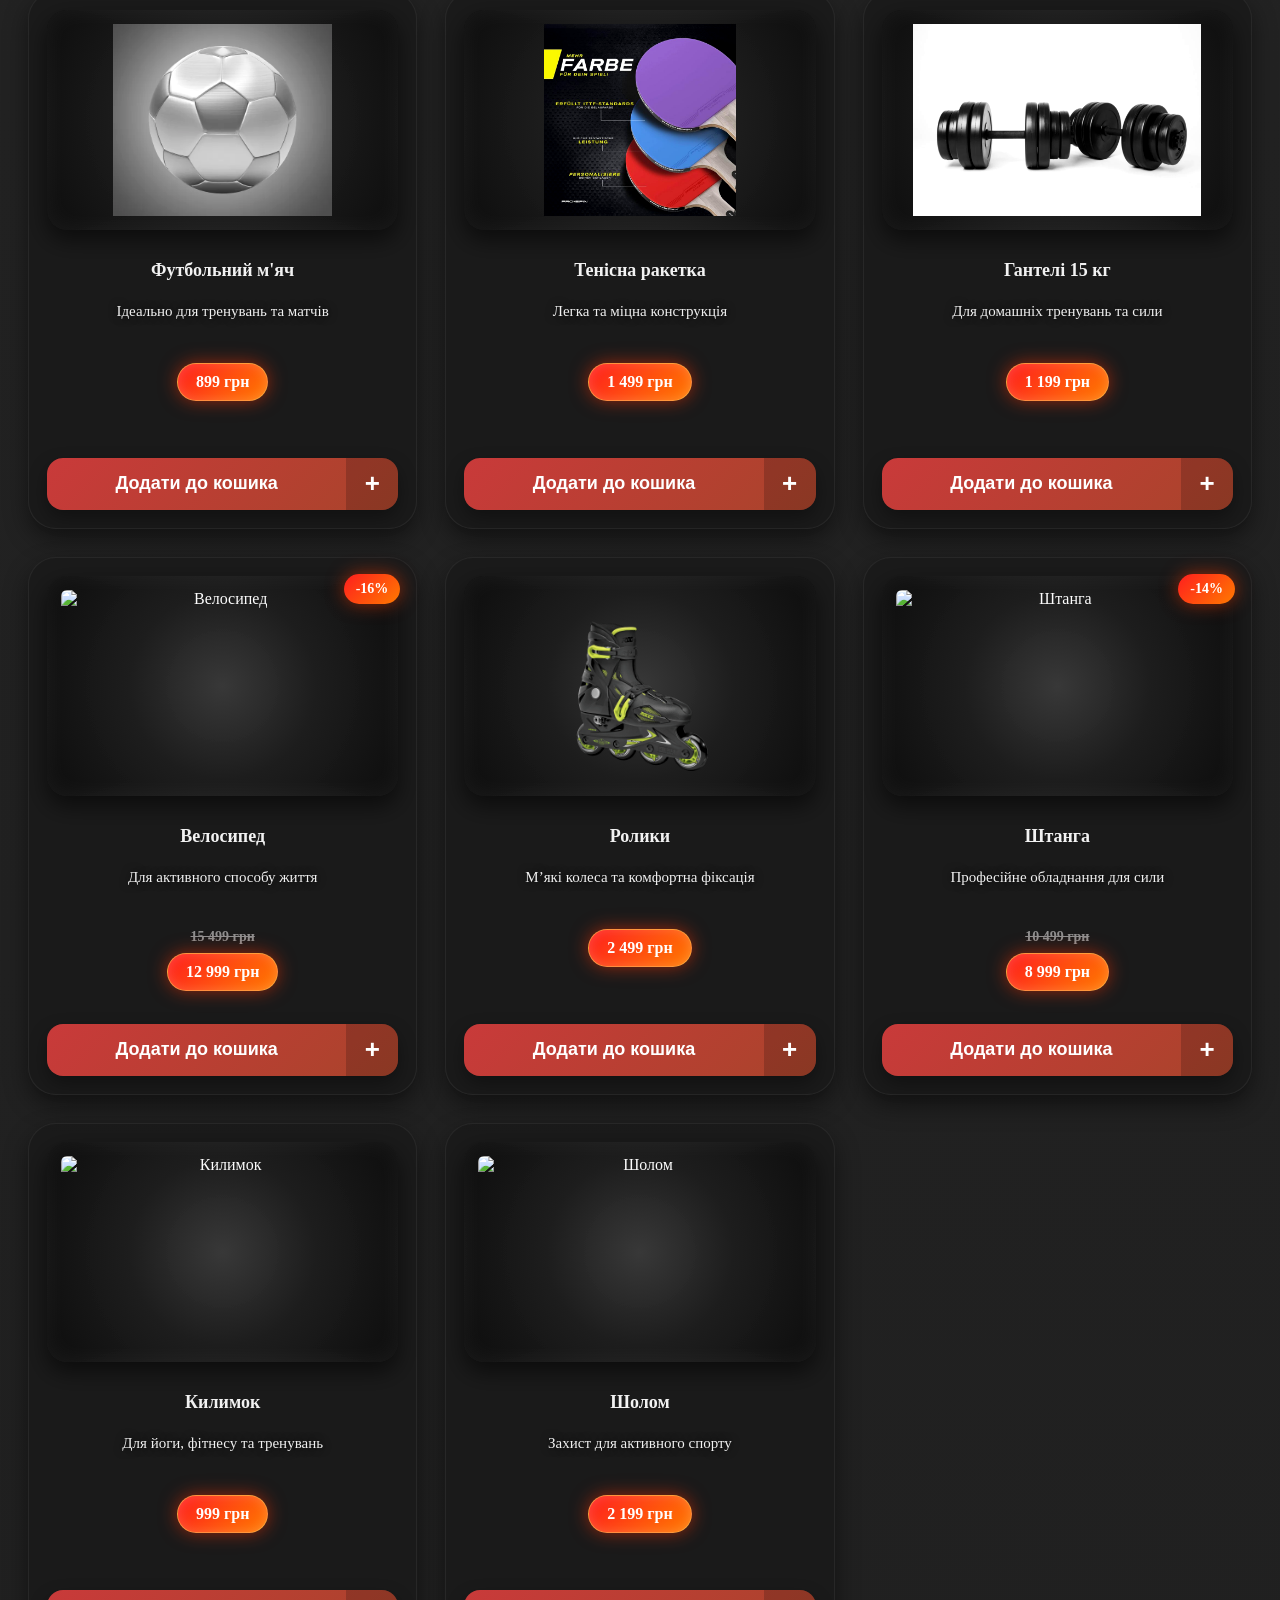
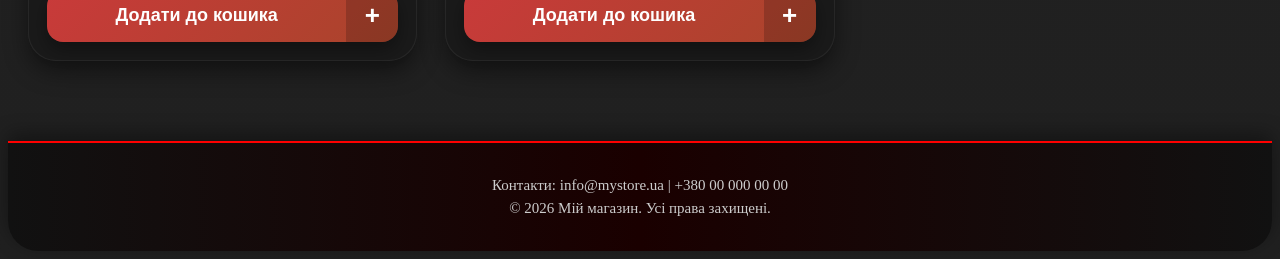
==== commit 90019c6d: "Updated product cards" ====
--- a/index.html
+++ b/index.html
@@ -162,7 +162,6 @@
         Потужний ноутбук для навчання, роботи та ігор
     </p>
 
-
     
     <p class="product-old-price">59 999 грн</p>
 <p class="product-price" data-old-price="59999">49999 грн</p>
@@ -173,34 +172,6 @@
 
 
         <span class="button__text">Додати до кошика</span>
-        <span class="button__icon">+</span>
-
-    </button>
-</div>
-
-<div class="product-card"
-     data-images="tech1.jpg,tech1-2.jpg,tech1-3.jpg"
-     data-description="Потужний ноутбук для навчання, роботи та ігор. Має швидкий SSD-накопичувач, якісний дисплей, сучасний дизайн та добре підходить для щоденного використання.">
-
-    <img src="tech1.jpg" alt="Ноутбук Apple">
-
-    <h3>Ноу Apple</h3>
-
-    <p class="product-short-info">
-        Потужний ноутбук для навчання, роботи та ігор
-    </p>
-    
-
-    
-    <p class="product-old-price">59 999 грн</p>
-<p class="product-price" data-old-price="59999">49999 грн</p>
-<span class="discount-badge">-17%</span>
-    <button type="button" class="button add-to-cart-btn"
-        data-name="Ноу Apple"
-        data-price="49999">
-
-
-        <span class="button__text">Додати  кошика</span>
         <span class="button__icon">+</span>
 
     </button>
